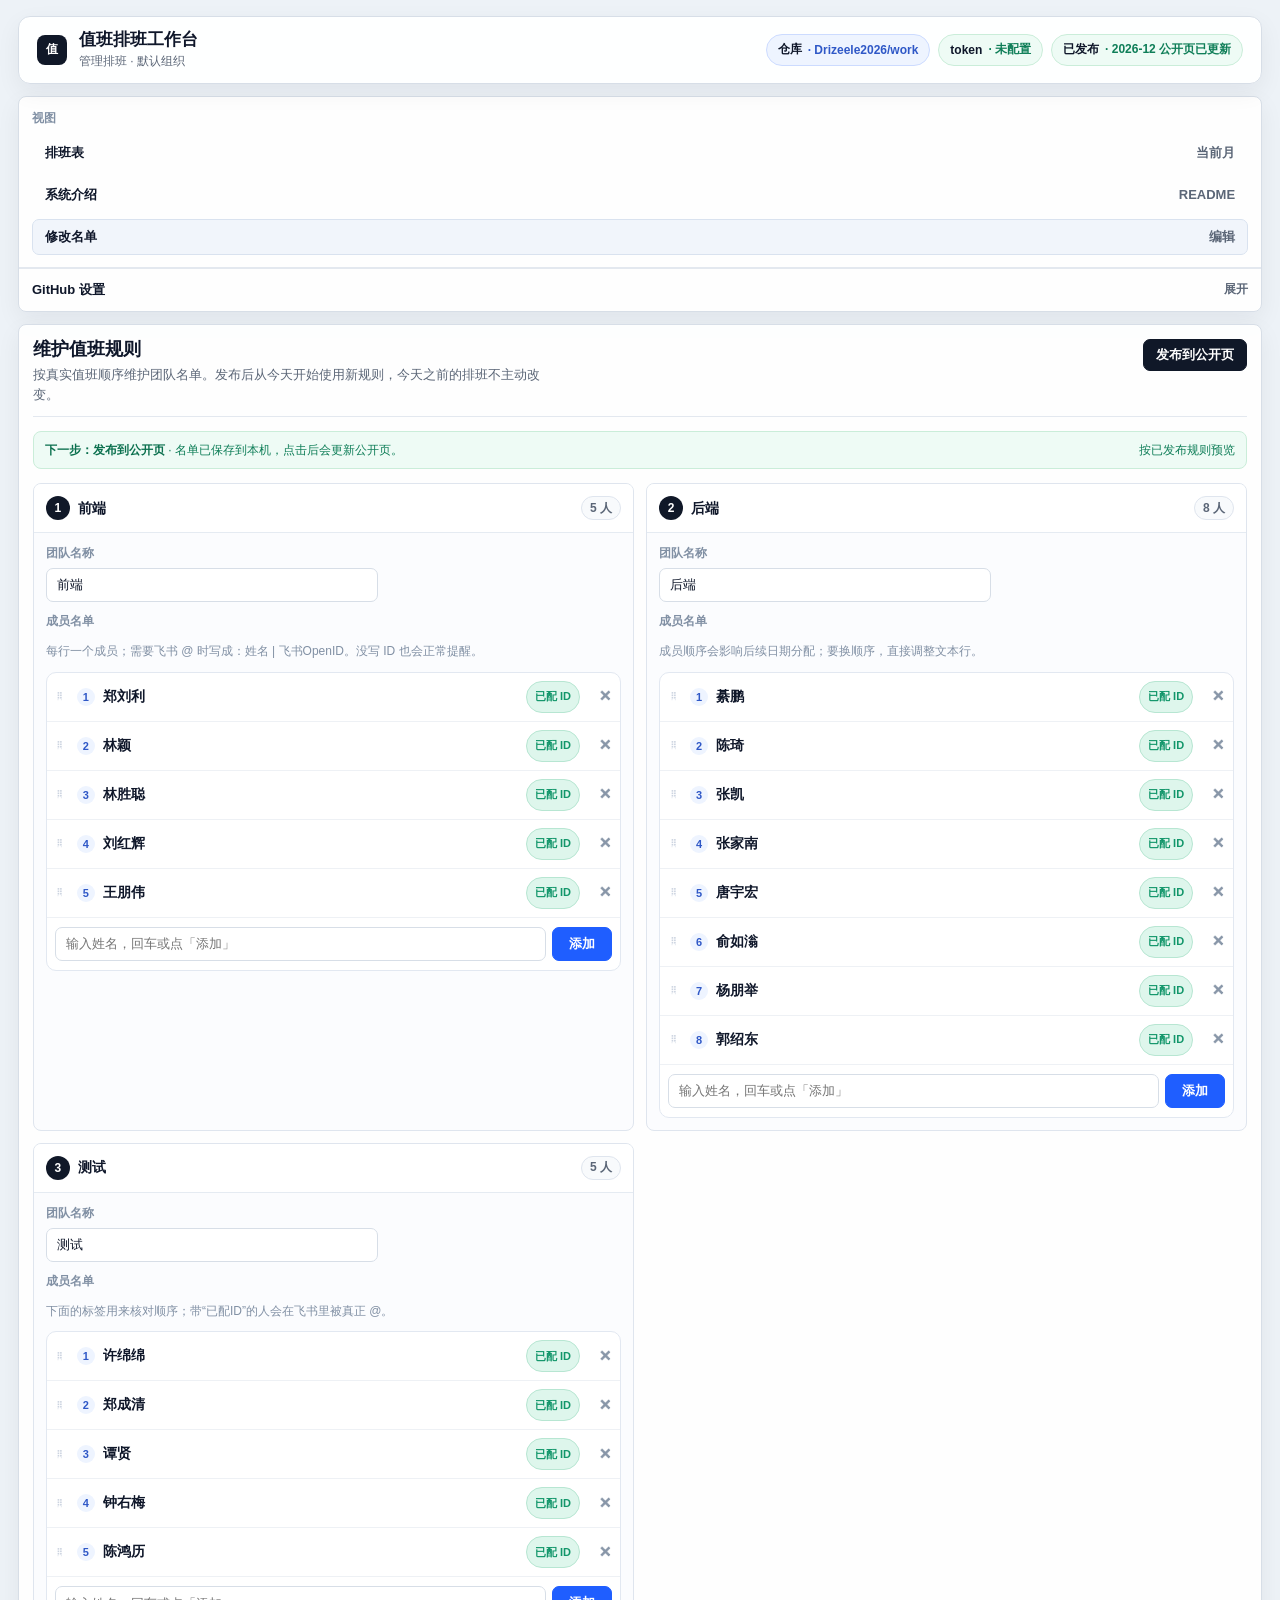
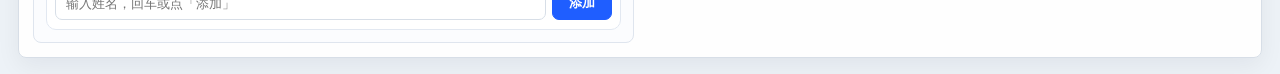
==== admin/index.html @ 2fa2f84f "fix: align organization page copy" ====
<!DOCTYPE html>
<html lang="zh-CN">
<head>
  <meta charset="UTF-8" />
  <meta name="viewport" content="width=device-width, initial-scale=1.0" />
  <link rel="icon" href="../favicon.svg" type="image/svg+xml" />
  <title>值班排班工作台</title>
  <style>
    :root {
      --bg: #edf2f7;
      --surface: #ffffff;
      --line: #d7dee7;
      --ink: #0f172a;
      --sub: #5b6677;
      --muted: #8190a4;
      --primary: #1f5eff;
      --primary-soft: #e4ecff;
      --success: #12966a;
      --success-soft: #def6ec;
      --violet: #7b4fe0;
      --violet-soft: #eee7ff;
      --amber: #bd7600;
      --amber-soft: #fff0d3;
      --danger: #c2413c;
      --danger-soft: #ffe4e1;
      --radius: 8px;
      --shadow: 0 8px 24px rgba(15, 23, 42, 0.06);
    }

    * { box-sizing: border-box; }

    html, body { min-height: 100%; }

    body {
      margin: 0;
      background: var(--bg);
      color: var(--ink);
      font-family: -apple-system, BlinkMacSystemFont, "PingFang SC", "Hiragino Sans GB", "Microsoft YaHei", sans-serif;
      letter-spacing: 0;
    }

    button, input, select, textarea {
      font: inherit;
      letter-spacing: 0;
    }

    button {
      min-height: 32px;
      border: 1px solid var(--line);
      border-radius: 7px;
      padding: 0 12px;
      background: #fff;
      color: var(--ink);
      font-size: 13px;
      font-weight: 700;
      cursor: pointer;
      white-space: nowrap;
      transition: background-color 160ms ease, border-color 160ms ease, color 160ms ease;
    }

    button:hover { background: #f6f8fb; border-color: #c7d0dd; }
    button:focus-visible, input:focus-visible, select:focus-visible, textarea:focus-visible {
      outline: 2px solid rgba(31, 94, 255, 0.34);
      outline-offset: 2px;
    }

    button.primary { background: #101828; border-color: #101828; color: #fff; }
    button.primary:hover { background: #1d2939; border-color: #1d2939; }
    button.success { background: #0f9f6e; border-color: #0f9f6e; color: #fff; }
    button.success:hover { background: #0d875f; border-color: #0d875f; }
    button:disabled {
      cursor: not-allowed;
      opacity: 0.48;
    }
    button:disabled:hover {
      background: inherit;
      border-color: var(--line);
    }
    button.loading {
      display: inline-flex;
      align-items: center;
      justify-content: center;
      gap: 8px;
      opacity: 0.78;
    }
    button.loading::before {
      content: "";
      width: 12px;
      height: 12px;
      border: 2px solid rgba(255, 255, 255, 0.42);
      border-top-color: #fff;
      border-radius: 999px;
      animation: spin 800ms linear infinite;
    }
    button.primary.loading:disabled,
    button.primary.loading:disabled:hover {
      background: #101828;
      border-color: #101828;
      color: #fff;
    }
    @keyframes spin {
      to { transform: rotate(360deg); }
    }
    @media (prefers-reduced-motion: reduce) {
      button.loading::before { animation: none; }
    }

    input, select, textarea {
      width: 100%;
      border: 1px solid var(--line);
      border-radius: 7px;
      background: #fff;
      color: var(--ink);
      font-size: 13px;
      outline: none;
    }

    input, select { height: 34px; padding: 0 10px; }
    textarea { min-height: 86px; padding: 9px 10px; line-height: 1.5; resize: vertical; }
    label { display: block; margin: 0 0 6px; color: var(--muted); font-size: 12px; font-weight: 700; }

    .wrap {
      width: 100%;
      max-width: none;
      min-height: 100dvh;
      margin: 0 auto;
      padding: 16px clamp(12px, 1.4vw, 22px);
    }

    .topbar {
      position: sticky;
      top: 12px;
      z-index: 20;
      display: flex;
      align-items: center;
      justify-content: space-between;
      gap: 16px;
      min-height: 60px;
      margin-bottom: 12px;
      padding: 14px 18px;
      border: 1px solid var(--line);
      border-radius: 12px;
      background: rgba(255, 255, 255, 0.94);
      box-shadow: var(--shadow);
      backdrop-filter: blur(10px);
    }

    .brand { display: flex; align-items: center; gap: 12px; min-width: 0; }
    .brand-mark {
      width: 30px;
      height: 30px;
      border-radius: 8px;
      display: grid;
      place-items: center;
      background: #101828;
      color: #fff;
      font-size: 12px;
      font-weight: 800;
      flex: 0 0 auto;
    }
    .brand-text { min-width: 0; }
    .brand-text .title { font-size: 17px; font-weight: 800; line-height: 1.1; }
    .brand-text .sub { margin-top: 3px; font-size: 12px; color: var(--sub); line-height: 1.35; }

    .topbar-status {
      display: flex;
      align-items: center;
      justify-content: flex-end;
      gap: 8px;
      flex-wrap: wrap;
    }

    .chip {
      height: 30px;
      padding: 0 11px;
      border-radius: 999px;
      border: 1px solid var(--line);
      background: #fff;
      display: inline-flex;
      align-items: center;
      gap: 6px;
      font-size: 12px;
      color: var(--sub);
      white-space: nowrap;
    }
    .chip strong { color: var(--ink); }
    .chip.primary { background: #eef4ff; border-color: #ccdbff; color: #2f58c7; }
    .chip.success { background: #eefbf5; border-color: #caedd9; color: #0f7e58; }
    .chip.warn { background: var(--amber-soft); border-color: #f4dc9e; color: #9a6600; }
    .chip.danger { background: var(--danger-soft); border-color: #f2b7b3; color: var(--danger); }
    .chip-button { cursor: pointer; }
    .chip-button:hover { background: #f6f8fb; border-color: #c7d0dd; }
    .chip-button.primary:hover { background: #e6efff; border-color: #b9ccff; color: #244bb4; }
    .chip-button.success:hover { background: #e4f8ee; border-color: #b8e5cd; color: #0b704e; }
    .chip-button.warn:hover { background: #ffe9b8; border-color: #edcb79; color: #805200; }
    .admin-only, .nav-link.admin-nav, #manageDetails { display: none; }
    body.admin-mode .admin-only { display: inline-flex; }
    body.admin-mode .nav-link.admin-nav { display: flex; }
    body.admin-mode #manageDetails { display: block; }

    .layout {
      display: grid;
      grid-template-columns: minmax(0, 1fr);
      gap: 12px;
      align-items: start;
    }
    body.admin-mode .layout { grid-template-columns: 224px minmax(0, 1fr); }

    .panel, .card {
      border: 1px solid var(--line);
      border-radius: var(--radius);
      background: rgba(255, 255, 255, 0.92);
      box-shadow: var(--shadow);
      overflow: hidden;
      min-width: 0;
    }

    .side {
      display: none;
      position: sticky;
      top: 88px;
    }
    body.admin-mode .side { display: block; }

    body:not(.admin-mode) .topbar { display: none; }
    body:not(.admin-mode) .wrap { padding: 0; }
    body:not(.admin-mode) .main { gap: 0; }
    body:not(.admin-mode) .schedule-shell {
      min-height: 100dvh;
      border: 0;
      border-radius: 0;
      box-shadow: none;
    }
    body:not(.admin-mode) .calendar-grid {
      min-height: calc(100dvh - 94px);
    }
    body:not(.admin-mode) .day-cell {
      min-height: max(118px, calc((100dvh - 142px) / var(--calendar-weeks)));
    }

    .section {
      padding: 13px 13px 12px;
      border-bottom: 1px solid #e3e8ef;
    }
    .section:last-child { border-bottom: 0; }
    .section-title {
      margin: 0 0 8px;
      color: var(--muted);
      font-size: 12px;
      font-weight: 800;
    }

    .nav { display: grid; gap: 6px; }
    .nav-link {
      width: 100%;
      height: 36px;
      border: 1px solid transparent;
      background: transparent;
      display: flex;
      align-items: center;
      justify-content: space-between;
      color: var(--ink);
      font-size: 13px;
      font-weight: 700;
    }
    .nav-link strong { color: var(--sub); font-weight: 700; }
    .nav-link.active { background: #f1f5fb; border-color: #d9e2ef; }

    .mini-grid { display: grid; gap: 8px; }
    .mini-row {
      display: flex;
      align-items: center;
      justify-content: space-between;
      gap: 10px;
      color: var(--sub);
      font-size: 13px;
      line-height: 1.35;
    }
    .mini-row strong { color: var(--ink); }

    .field-grid {
      display: grid;
      grid-template-columns: 1fr 1fr;
      gap: 10px;
      margin-bottom: 10px;
    }

    .action-grid { display: grid; gap: 8px; }
    .button-row { display: flex; flex-wrap: wrap; gap: 8px; }

    details.config { border-top: 1px solid #e3e8ef; }
    details.config summary {
      list-style: none;
      cursor: pointer;
      padding: 12px 13px;
      color: var(--ink);
      font-size: 13px;
      font-weight: 800;
      display: flex;
      align-items: center;
      justify-content: space-between;
    }
    details.config summary::-webkit-details-marker { display: none; }
    details.config summary::after { content: "展开"; color: var(--sub); font-size: 12px; font-weight: 700; }
    details.config[open] summary::after { content: "收起"; }

    .config-tip {
      margin: 0 13px 12px;
      padding: 10px 11px;
      border: 1px solid #d5e3ff;
      border-radius: var(--radius);
      background: #f5f8ff;
      color: #395783;
      font-size: 12px;
      line-height: 1.5;
    }

    .team-box {
      margin: 0 13px 12px;
      padding: 11px;
      border: 1px solid #dfe5ee;
      border-radius: var(--radius);
      background: #fbfcfe;
    }
    .team-box h3 { margin: 0 0 10px; font-size: 13px; line-height: 1.2; }
    .team-box label:not(:first-of-type) { margin-top: 8px; }

    .manage-workbench {
      display: none;
      overflow: visible;
      scroll-margin-top: 96px;
    }
    .manage-workbench.visible { display: block; }
    .confirm-workbench {
      display: none;
      overflow: visible;
      scroll-margin-top: 96px;
    }
    .confirm-workbench.visible { display: block; }
    .team-config {
      padding: 14px;
      display: grid;
      gap: 14px;
    }
    .team-config-head {
      display: flex;
      align-items: flex-start;
      justify-content: space-between;
      gap: 16px;
      padding-bottom: 12px;
      border-bottom: 1px solid #e3e8ef;
    }
    .team-config-head h2 {
      margin: 0;
      font-size: 18px;
      line-height: 1.2;
    }
    .team-config-head p {
      margin: 5px 0 0;
      max-width: 72ch;
      color: var(--sub);
      font-size: 13px;
      line-height: 1.5;
    }
    .team-config-actions {
      display: flex;
      align-items: center;
      justify-content: flex-end;
      gap: 8px;
      flex-wrap: wrap;
      flex: 0 0 auto;
    }
    .team-editor-grid {
      display: grid;
      grid-template-columns: repeat(3, minmax(0, 1fr));
      gap: 12px;
    }
    .team-editor {
      border: 1px solid #dfe5ee;
      border-radius: var(--radius);
      background: #fbfcfe;
      min-width: 0;
      overflow: hidden;
    }
    .team-editor-head {
      display: flex;
      align-items: center;
      justify-content: space-between;
      gap: 10px;
      padding: 12px;
      border-bottom: 1px solid #e5ebf2;
      background: #fff;
    }
    .team-title-wrap {
      display: flex;
      align-items: center;
      gap: 8px;
      min-width: 0;
    }
    .team-index {
      width: 24px;
      height: 24px;
      border-radius: 999px;
      display: grid;
      place-items: center;
      background: #101828;
      color: #fff;
      font-size: 12px;
      font-weight: 800;
      flex: 0 0 auto;
    }
    .team-title {
      overflow: hidden;
      color: var(--ink);
      font-size: 14px;
      font-weight: 800;
      line-height: 1.2;
      text-overflow: ellipsis;
      white-space: nowrap;
    }
    .team-count {
      height: 24px;
      padding: 0 8px;
      border: 1px solid #dfe5ee;
      border-radius: 999px;
      display: inline-flex;
      align-items: center;
      color: var(--sub);
      background: #f8fafc;
      font-size: 12px;
      font-weight: 800;
      white-space: nowrap;
    }
    .team-editor-body {
      padding: 12px;
      display: grid;
      gap: 11px;
    }
    .team-form-grid {
      display: grid;
      grid-template-columns: minmax(0, 1fr) minmax(128px, 0.7fr);
      gap: 10px;
    }
    .member-field { display: grid; gap: 7px; }
    .member-field textarea { display: none; }  /* 隐藏，仅作数据载体；编辑走下面的结构化列表 */
    .member-preview { display: block; border: 1px solid #e2e8f1; border-radius: 10px; background: #fff; }
    .mrow {
      display: grid; grid-template-columns: auto 1fr auto; align-items: center; gap: 6px 6px;
      padding: 7px 8px 7px 2px; border-bottom: 1px solid #eef1f5; transition: background .12s, opacity .12s;
    }
    .mrow:hover { background: #fafbfd; }
    .mrow.dragging { opacity: .4; }
    .mrow.drag-over { box-shadow: inset 0 2px 0 var(--brand, #1f5eff); }
    .mrow-grip {
      width: 22px; align-self: stretch; display: grid; place-items: center;
      color: #ccd4e0; cursor: grab; font-size: 13px; user-select: none;
    }
    .mrow-grip:active { cursor: grabbing; }
    .mrow:hover .mrow-grip { color: #8896a8; }
    .mrow-main { display: flex; align-items: center; gap: 8px; min-width: 0; }
    .mrow-order {
      width: 18px; height: 18px; border-radius: 999px; flex: 0 0 auto;
      background: #eef4ff; color: #2f58c7; font-size: 11px; font-weight: 800;
      display: grid; place-items: center;
    }
    .mrow-name {
      flex: 1 1 auto; min-width: 40px; width: 40px; border: none; background: transparent;
      font-size: 14px; font-weight: 600; color: var(--ink); padding: 2px 0; text-overflow: ellipsis;
    }
    .mrow-name:focus { outline: none; box-shadow: inset 0 -1px 0 var(--brand, #1f5eff); }
    .mrow-id {
      flex: 0 0 auto; font-size: 11px; font-weight: 700; padding: 2px 8px; border-radius: 999px;
      border: 1px solid #d7dee7; background: #f4f7fb; color: #8090a3; cursor: pointer; white-space: nowrap;
      transition: background .15s, color .15s, border-color .15s;
    }
    .mrow-id.on { background: #def6ec; border-color: #b7e6d2; color: #12966a; }
    .mrow-del {
      width: 26px; height: 26px; border-radius: 6px; border: 1px solid transparent;
      background: transparent; cursor: pointer; color: #8896a8; font-size: 13px; line-height: 1;
      display: grid; place-items: center; transition: background .12s, color .12s;
    }
    .mrow-del:hover { background: #fbecec; color: #c0392b; }
    .mrow-id-edit { grid-column: 1 / -1; padding-left: 28px; }
    .mrow-id-edit[hidden] { display: none; }
    .mrow-oid {
      width: 100%; box-sizing: border-box; font-size: 12px;
      font-family: ui-monospace, SFMono-Regular, Menlo, monospace;
      padding: 5px 8px; border: 1px solid #d7dee7; border-radius: 6px; color: #5b6577;
    }
    .mrow-empty { padding: 16px 12px; text-align: center; color: #8090a3; font-size: 13px; }
    .mrow-add { display: flex; gap: 6px; padding: 9px 8px; }
    .mrow-addname { flex: 1; min-width: 0; font-size: 13px; padding: 7px 10px; border: 1px solid #d7dee7; border-radius: 7px; }
    .mrow-addname:focus { outline: none; border-color: var(--brand, #1f5eff); box-shadow: 0 0 0 3px rgba(31,94,255,.1); }
    .mrow-addbtn {
      font-size: 13px; font-weight: 700; padding: 7px 16px; border-radius: 7px; white-space: nowrap;
      border: 1px solid var(--brand, #1f5eff); background: var(--brand, #1f5eff); color: #fff; cursor: pointer;
      transition: background .12s;
    }
    .mrow-addbtn:hover { background: #1a52e0; }
    .member-chip {
      min-height: 24px;
      max-width: 100%;
      padding: 3px 8px 3px 4px;
      border: 1px solid #dfe5ee;
      border-radius: 999px;
      background: #fff;
      display: inline-flex;
      align-items: center;
      gap: 6px;
      color: var(--ink);
      font-size: 12px;
      font-weight: 700;
      line-height: 1.2;
    }
    .member-order {
      width: 17px;
      height: 17px;
      border-radius: 999px;
      display: grid;
      place-items: center;
      background: #eef4ff;
      color: #2f58c7;
      font-size: 11px;
      font-weight: 800;
      flex: 0 0 auto;
    }
    .member-id-mark {
      padding: 2px 5px;
      border-radius: 999px;
      background: #e7f7ef;
      color: #0f7b55;
      font-size: 10px;
      font-weight: 800;
    }
    .empty-preview {
      color: var(--muted);
      font-size: 12px;
      line-height: 1.5;
    }
    .inline-help {
      margin: 0;
      color: var(--muted);
      font-size: 12px;
      line-height: 1.45;
    }
    .status-strip {
      min-height: 38px;
      padding: 9px 11px;
      border: 1px solid #f4dc9e;
      border-radius: var(--radius);
      background: var(--amber-soft);
      color: #805200;
      display: flex;
      align-items: center;
      justify-content: space-between;
      gap: 12px;
      font-size: 12px;
      line-height: 1.45;
    }
    .status-strip strong { color: #5f3b00; }
    .status-strip.success {
      border-color: #caedd9;
      background: #eefbf5;
      color: #0f7e58;
    }
    .status-strip.success strong { color: #0b704e; }
    .status-strip.danger {
      border-color: #f2b7b3;
      background: var(--danger-soft);
      color: var(--danger);
    }
    .status-strip.danger strong { color: var(--danger); }
    .confirm-layout {
      padding: 14px;
      display: grid;
      grid-template-columns: minmax(0, 1fr) 286px;
      gap: 14px;
      align-items: start;
    }
    .confirm-main {
      display: grid;
      gap: 12px;
      min-width: 0;
    }
    .confirm-head {
      display: flex;
      align-items: flex-start;
      justify-content: space-between;
      gap: 16px;
      padding-bottom: 12px;
      border-bottom: 1px solid #e3e8ef;
    }
    .confirm-head h2 {
      margin: 0;
      font-size: 18px;
      line-height: 1.2;
    }
    .confirm-head p {
      margin: 5px 0 0;
      max-width: 68ch;
      color: var(--sub);
      font-size: 13px;
      line-height: 1.5;
    }
    .confirm-grid {
      display: grid;
      grid-template-columns: 330px minmax(0, 1fr);
      gap: 12px;
      align-items: start;
    }
    .review-box, .publish-box {
      border: 1px solid #dfe5ee;
      border-radius: var(--radius);
      background: #fbfcfe;
      overflow: hidden;
      min-width: 0;
    }
    .review-box h3, .publish-box h3 {
      margin: 0;
      padding: 12px;
      border-bottom: 1px solid #e5ebf2;
      background: #fff;
      font-size: 14px;
      line-height: 1.2;
    }
    .review-body, .publish-body {
      padding: 12px;
      display: grid;
      gap: 10px;
    }
    .team-review {
      display: grid;
      gap: 8px;
    }
    .team-review-row {
      padding: 9px 0;
      border-bottom: 1px solid #edf1f5;
      display: grid;
      gap: 5px;
    }
    .team-review-row:last-child { border-bottom: 0; }
    .team-review-row strong {
      display: flex;
      align-items: center;
      justify-content: space-between;
      gap: 8px;
      font-size: 13px;
    }
    .team-review-row span {
      color: var(--sub);
      font-size: 12px;
      line-height: 1.45;
    }
    .mini-calendar {
      display: grid;
      grid-template-columns: repeat(7, minmax(0, 1fr));
      border-top: 1px solid var(--line);
      border-left: 1px solid var(--line);
      background: #fff;
    }
    .mini-calendar-head, .mini-calendar-cell {
      border-right: 1px solid var(--line);
      border-bottom: 1px solid var(--line);
      min-width: 0;
    }
    .mini-calendar-head {
      padding: 7px 6px;
      background: #f5f7fa;
      color: var(--muted);
      text-align: center;
      font-size: 11px;
      font-weight: 800;
    }
    .mini-calendar-cell {
      min-height: 58px;
      padding: 6px;
      color: var(--sub);
      font-size: 11px;
      line-height: 1.35;
    }
    .mini-calendar-cell.empty { background: #f8fafc; }
    .mini-calendar-empty {
      grid-column: 1 / -1;
      min-height: 150px;
      padding: 28px 16px;
      border-right: 1px solid var(--line);
      border-bottom: 1px solid var(--line);
      display: grid;
      place-items: center;
      color: var(--muted);
      font-size: 13px;
      text-align: center;
      line-height: 1.5;
    }
    .mini-calendar-cell strong {
      display: block;
      margin-bottom: 3px;
      color: var(--ink);
      font-size: 12px;
    }
    .mini-calendar-lines {
      display: grid;
      gap: 2px;
    }
    .publish-note {
      margin: 0;
      color: var(--sub);
      font-size: 12px;
      line-height: 1.5;
    }

    .message {
      display: none;
      margin-top: 10px;
      padding: 9px 10px;
      border-radius: 7px;
      font-size: 12px;
      line-height: 1.45;
    }
    .message.info { color: #1d4ed8; background: #eef4ff; border: 1px solid #d5e3ff; }
    .message.error { color: #9f1f18; background: #fff1f0; border: 1px solid #ffc8c3; }
    .message.ok { color: #0e6f4f; background: #eefbf5; border: 1px solid #c4ecd9; }

    .main {
      display: grid;
      gap: 12px;
      min-width: 0;
    }

    .schedule-shell {
      min-height: calc(100dvh - 104px);
      display: flex;
      flex-direction: column;
      overflow: hidden;
    }

    .main-header {
      padding: 16px 18px 14px;
      display: flex;
      align-items: flex-start;
      justify-content: space-between;
      gap: 16px;
    }
    .main-header h1 {
      margin: 0;
      font-size: 32px;
      line-height: 1.1;
      letter-spacing: 0;
    }
    .main-header p {
      margin: 6px 0 0;
      color: var(--sub);
      font-size: 13px;
      line-height: 1.45;
    }
    .header-controls {
      display: flex;
      align-items: center;
      justify-content: flex-end;
      gap: 8px;
      flex-wrap: wrap;
      padding-top: 2px;
    }
    .principles-button {
      background: #f8fafc;
      color: #334155;
    }
    .principles-button:hover {
      background: #eef4ff;
      border-color: #c8d8ff;
      color: #244bb4;
    }
    .month-jump {
      display: inline-flex;
      align-items: center;
      gap: 8px;
      min-height: 34px;
      padding: 0 9px;
      border: 1px solid var(--line);
      border-radius: 7px;
      background: #fff;
      color: var(--muted);
      font-size: 12px;
      font-weight: 800;
    }
    .month-jump select {
      width: 126px;
      height: 30px;
      padding: 0 8px;
      border: 0;
      background: transparent;
      color: var(--ink);
      font-weight: 700;
    }

    .schedule-shell .calendar-scroll {
      flex: 1;
      min-height: 0;
    }

    .calendar-grid {
      --calendar-weeks: 6;
      display: grid;
      grid-template-columns: repeat(7, minmax(0, 1fr));
      min-height: calc(100dvh - 206px);
      border-top: 1px solid var(--line);
      border-left: 1px solid var(--line);
      background: #fff;
    }
    .week-head, .day-cell {
      border-right: 1px solid var(--line);
      border-bottom: 1px solid var(--line);
    }
    .week-head {
      position: relative;
      min-height: 46px;
      padding: 13px 12px 11px;
      border-bottom: 2px solid #c7d2df;
      background: linear-gradient(180deg, #eef3f8 0%, #e6edf5 100%);
      color: #344256;
      display: flex;
      align-items: center;
      font-size: 13px;
      font-weight: 900;
      box-shadow: inset 0 1px 0 rgba(255, 255, 255, 0.82), inset 0 -1px 0 rgba(15, 23, 42, 0.04);
    }
    .week-head::after {
      content: "";
      position: absolute;
      left: 12px;
      right: 12px;
      bottom: 0;
      height: 2px;
      border-radius: 999px;
      background: #516173;
      opacity: 0.36;
    }
    .week-head.weekend {
      background: linear-gradient(180deg, #f4f0e8 0%, #ece7df 100%);
      color: #614d35;
    }
    .week-head.weekend::after {
      background: #bd7600;
      opacity: 0.52;
    }
    .day-cell {
      position: relative;
      min-height: max(110px, calc((100dvh - 252px) / var(--calendar-weeks)));
      padding: 10px;
      background: #fff;
    }
    .day-cell.empty { background: #f8fafc; }
    .day-cell.weekend { background: #fafbfd; }
    .day-cell.today {
      z-index: 1;
      background: linear-gradient(135deg, #fff7ed 0%, #fffbeb 46%, #ffffff 100%);
      box-shadow: inset 0 0 0 2px #f97316, 0 10px 24px rgba(249, 115, 22, 0.16);
    }
    .day-cell.today::before {
      content: "";
      position: absolute;
      top: 0;
      left: 0;
      right: 0;
      height: 4px;
      background: linear-gradient(90deg, #f97316, #f59e0b);
    }
    .day-num {
      display: flex;
      align-items: center;
      justify-content: space-between;
      gap: 8px;
      margin-bottom: 8px;
      font-size: 14px;
      font-weight: 800;
      color: var(--ink);
    }
    .day-cell.today .day-num { color: #7c2d12; }
    .day-cell.today .day-num > span:first-child {
      min-width: 24px;
      height: 22px;
      padding: 0 7px;
      display: inline-flex;
      align-items: center;
      justify-content: center;
      border-radius: 999px;
      background: #101828;
      color: #fff;
      box-shadow: 0 5px 14px rgba(16, 24, 40, 0.18);
    }
    .today-tag {
      display: inline-flex;
      align-items: center;
      justify-content: center;
      height: 22px;
      padding: 0 8px;
      border-radius: 999px;
      background: #101828;
      color: #fff;
      font-size: 11px;
      font-weight: 800;
    }
    .duty-list { display: grid; gap: 6px; }
    .pill {
      min-height: 26px;
      border-radius: 7px;
      padding: 0 10px;
      display: flex;
      align-items: center;
      justify-content: space-between;
      gap: 8px;
      font-size: 12px;
      font-weight: 800;
      white-space: nowrap;
      overflow: hidden;
    }
    .pill span:last-child {
      overflow: hidden;
      text-overflow: ellipsis;
    }

    .admin-summary { display: none; }

    .summary-panel {
      padding: 12px 13px;
    }
    .summary-panel h2 {
      margin: 0 0 10px;
      font-size: 14px;
      line-height: 1.2;
    }

    .summary-table {
      width: 100%;
      border-collapse: collapse;
      font-size: 12px;
    }
    .summary-table td {
      padding: 8px 0;
      border-bottom: 1px solid #edf1f5;
      color: var(--sub);
      vertical-align: top;
    }
    .summary-table td:first-child { width: 84px; color: var(--ink); font-weight: 800; }
    .summary-table td:last-child {
      color: var(--ink);
    }
    .summary-table tr:last-child td { border-bottom: 0; }
    .summary-members {
      display: flex;
      flex-wrap: wrap;
      gap: 6px;
      justify-content: flex-start;
    }
    .summary-member {
      min-height: 24px;
      padding: 3px 8px;
      border: 1px solid #dfe5ee;
      border-radius: 999px;
      background: #f8fafc;
      display: inline-flex;
      align-items: center;
      gap: 7px;
      color: var(--sub);
      font-size: 12px;
      line-height: 1.2;
      white-space: nowrap;
    }
    .summary-member strong { color: var(--ink); }

    .hint {
      margin: 0 0 8px;
      color: var(--sub);
      font-size: 12px;
      line-height: 1.45;
    }
    .status-line, .rail-item {
      display: flex;
      align-items: center;
      justify-content: space-between;
      gap: 10px;
      padding: 8px 0;
      border-bottom: 1px solid #edf1f5;
      color: var(--sub);
      font-size: 12px;
      line-height: 1.4;
    }
    .status-line:last-child, .rail-item:last-child { border-bottom: 0; }
    .status-line strong, .rail-item strong { color: var(--ink); }
    .dot {
      width: 8px;
      height: 8px;
      border-radius: 999px;
      display: inline-block;
      margin-right: 8px;
      vertical-align: middle;
    }
    .note {
      display: flex;
      align-items: flex-start;
      gap: 8px;
      padding: 6px 0;
      color: var(--sub);
      font-size: 12px;
      line-height: 1.45;
    }
    .bullet {
      width: 7px;
      height: 7px;
      border-radius: 999px;
      margin-top: 5px;
      flex: 0 0 auto;
    }
    .blue { background: var(--primary); }
    .green { background: var(--success); }
    .violet { background: var(--violet); }
    .amber { background: var(--amber); }

    .about {
      display: none;
      padding: 20px;
      line-height: 1.7;
      color: var(--sub);
      font-size: 14px;
    }
    .about.visible { display: block; }
    .about h2 { margin: 0 0 10px; color: var(--ink); font-size: 22px; line-height: 1.2; }
    .about h3 { margin: 18px 0 8px; color: var(--ink); font-size: 15px; }
    .about p { margin: 0 0 10px; max-width: 72ch; }
    .about ul { margin: 0 0 12px; padding-left: 1.2em; max-width: 78ch; }
    .about a {
      color: #1f5eff;
      font-weight: 800;
      text-decoration: none;
    }
    .about a:hover { text-decoration: underline; }
    .about code {
      padding: 2px 5px;
      border-radius: 5px;
      background: #f1f5fb;
      color: var(--ink);
    }

    .principles-dialog {
      width: min(660px, calc(100vw - 32px));
      max-height: min(760px, calc(100dvh - 48px));
      border: 1px solid #cfd8e6;
      border-radius: 12px;
      padding: 0;
      background: #ffffff;
      color: var(--ink);
      box-shadow: 0 24px 72px rgba(15, 23, 42, 0.28);
      overflow: hidden;
    }
    .principles-dialog::backdrop {
      background: rgba(15, 23, 42, 0.42);
      backdrop-filter: blur(2px);
    }
    .principles-dialog-head {
      padding: 18px 20px 15px;
      border-bottom: 1px solid #e4ebf4;
      background: linear-gradient(180deg, #f8fbff 0%, #eef4fb 100%);
      display: flex;
      align-items: flex-start;
      justify-content: space-between;
      gap: 16px;
    }
    .principles-kicker {
      display: block;
      margin-bottom: 6px;
      color: #526071;
      font-size: 12px;
      font-weight: 900;
    }
    .principles-dialog h2 {
      margin: 0;
      font-size: 24px;
      line-height: 1.15;
      letter-spacing: 0;
    }
    .principles-dialog-close {
      width: 34px;
      min-height: 34px;
      padding: 0;
      border-radius: 999px;
      font-size: 20px;
      line-height: 1;
    }
    .principles-dialog-body {
      padding: 18px 20px 20px;
      display: grid;
      gap: 16px;
      overflow: auto;
      max-height: calc(min(760px, 100dvh - 48px) - 78px);
    }
    .principles-dialog section {
      padding-left: 14px;
      border-left: 3px solid #9bbcff;
    }
    .principles-dialog section:nth-child(2) { border-left-color: #19a974; }
    .principles-dialog section:nth-child(3) { border-left-color: #a78bfa; }
    .principles-dialog h3 {
      margin: 0 0 7px;
      color: var(--ink);
      font-size: 15px;
      line-height: 1.25;
    }
    .principles-dialog p {
      margin: 0;
      color: var(--sub);
      font-size: 13px;
      line-height: 1.65;
    }
    .principles-dialog p + p { margin-top: 7px; }
    .principles-dialog code {
      padding: 2px 5px;
      border-radius: 5px;
      background: #eef4fb;
      color: var(--ink);
      font-size: 12px;
    }
    .toast {
      position: fixed;
      right: 22px;
      bottom: 22px;
      z-index: 80;
      min-width: 128px;
      max-width: min(360px, calc(100vw - 44px));
      padding: 11px 14px;
      border: 1px solid #c4ecd9;
      border-radius: var(--radius);
      background: #eefbf5;
      color: #0e6f4f;
      box-shadow: 0 12px 28px rgba(15, 23, 42, 0.16);
      font-size: 13px;
      font-weight: 800;
      opacity: 0;
      transform: translateY(10px);
      pointer-events: none;
      transition: opacity 160ms ease, transform 160ms ease;
    }
    .toast.visible { opacity: 1; transform: translateY(0); }
    .toast.error { border-color: #ffc8c3; background: #fff1f0; color: #9f1f18; }

    @media (max-width: 1280px) {
      .layout, body.admin-mode .layout, body.admin-mode.confirm-mode .layout { grid-template-columns: 1fr; }
      .side, .inspector { position: static; }
      .team-editor-grid { grid-template-columns: repeat(2, minmax(0, 1fr)); }
      .confirm-layout, .confirm-grid { grid-template-columns: 1fr; }
    }

    @media (max-width: 760px) {
      body { overflow-x: hidden; }
      .wrap { padding: 10px; }
      .topbar { position: static; align-items: flex-start; flex-direction: column; }
      .topbar-status { width: 100%; justify-content: flex-start; }
      .chip { max-width: 100%; }
      .field-grid { grid-template-columns: 1fr; }
      .team-config-head { display: grid; }
      .team-config-actions { justify-content: flex-start; }
      .confirm-head { display: grid; }
      .team-editor-grid, .team-form-grid { grid-template-columns: 1fr; }
      .layout, .main, .panel, .card, .calendar-scroll { max-width: 100%; min-width: 0; }
      .main-header { flex-direction: column; }
      .header-controls { justify-content: flex-start; }
      .calendar-grid { min-width: 720px; }
      .calendar-scroll { overflow-x: auto; }
    }

    @media (prefers-reduced-motion: reduce) {
      *, *::before, *::after {
        transition-duration: 0.01ms !important;
        scroll-behavior: auto !important;
      }
    }

    @media print {
      body { background: #fff; }
      .topbar, .side, .inspector, .copy-actions, .about { display: none !important; }
      .wrap { max-width: none; padding: 0; }
      .layout { display: block; }
      .card { box-shadow: none; border: 0; }
      .main-header { padding: 0 0 12px; }
    }
  </style>
</head>
<body>
  <div class="wrap">
    <header class="topbar">
      <div class="brand">
        <div class="brand-mark">值</div>
        <div class="brand-text">
          <div class="title">值班排班工作台</div>
          <div class="sub" id="brandSub">公开查看 · 排班数据来自仓库</div>
        </div>
      </div>
      <div class="topbar-status">
        <button class="chip chip-button primary admin-only" id="repoChip" type="button" title="打开 GitHub 设置"><strong>仓库</strong> · 待读取</button>
        <button class="chip chip-button success admin-only" id="tokenChip" type="button" title="打开 GitHub 设置"><strong>token</strong> · 未配置</button>
        <button class="chip chip-button warn admin-only" id="saveChip" type="button" title="打开发布操作"><strong>待发布</strong> · 本机已生成</button>
      </div>
    </header>

    <div class="layout">
      <aside class="panel side">
        <div class="section">
          <div class="section-title">视图</div>
          <div class="nav">
            <button class="nav-link active" type="button" data-view="schedule"><span>排班表</span><strong>当前月</strong></button>
            <button class="nav-link" type="button" data-view="about"><span>系统介绍</span><strong>README</strong></button>
            <button class="nav-link admin-nav" type="button" data-view="manage"><span>修改名单</span><strong>编辑</strong></button>
          </div>
        </div>

        <input id="year" type="hidden" />
        <input id="month" type="hidden" />
        <div class="message error" id="errorBox"></div>
        <div class="message ok" id="okBox"></div>

        <details class="config" id="manageDetails">
          <summary>GitHub 设置</summary>
          <p class="config-tip">团队成员只看公开页，不需要 token。负责人在可信电脑配置一次 token；发布排班时会提交到 GitHub，自动留下历史记录。</p>
          <div class="team-box" id="githubBox">
            <h3>GitHub 设置</h3>
            <label for="repoSlug">仓库</label>
            <input id="repoSlug" placeholder="Drizeele2026/work" />
            <label for="githubToken">GitHub Token</label>
            <input id="githubToken" type="password" placeholder="Fine-grained PAT，只存本机" />
            <p class="hint">发布到公开页时会用到。权限只勾这个仓库的 <code>Contents: Read and write</code>。</p>
            <div class="button-row">
              <button class="primary" id="saveGithubBtn" type="button">保存到本机</button>
              <button id="clearGithubBtn" type="button">清除 token</button>
            </div>
            <div class="message info" id="githubMessage"></div>
          </div>
        </details>
      </aside>

      <main class="main">
        <section class="card schedule-shell" id="scheduleView">
          <div class="main-header">
            <div>
              <h1 id="calendarTitle">排班表</h1>
              <p id="calendarSubtitle">当前月 · 公开视图</p>
            </div>
            <div class="header-controls">
              <div class="month-jump">
                <span>跳转</span>
                <select id="monthPicker" title="切换月份"></select>
              </div>
              <button id="prevMonthBtn" type="button">上一月</button>
              <button class="primary" id="todayMonthBtn" type="button">今天</button>
              <button id="nextMonthBtn" type="button">下一月</button>
              <button class="principles-button" id="principlesBtn" type="button" title="查看排班说明">说明</button>
            </div>
          </div>
          <div class="calendar-scroll">
            <div class="calendar-grid" id="calendarGrid"></div>
          </div>
        </section>

        <section class="card manage-workbench" id="manageView">
          <div class="team-config">
            <div class="team-config-head">
              <div>
                <h2>维护值班规则</h2>
                <p>按真实值班顺序维护团队名单。发布后从今天开始使用新规则，今天之前的排班不主动改变。</p>
              </div>
              <div class="team-config-actions">
                <button class="primary" id="teamNextActionBtn" type="button">发布到公开页</button>
              </div>
            </div>
            <div class="status-strip" id="teamConfigStatus">
              <span><strong>名单还没发布</strong> · 改动只保存在本机，公开页不会变化。</span>
              <span>下一步：发布到公开页</span>
            </div>
            <div class="message info" id="teamPublishMessage"></div>

            <div class="team-editor-grid">
              <section class="team-editor">
                <div class="team-editor-head">
                  <div class="team-title-wrap">
                    <span class="team-index">1</span>
                    <strong class="team-title" id="team1Title">前端</strong>
                  </div>
                  <span class="team-count" id="team1Count">0 人</span>
                </div>
                <div class="team-editor-body">
                  <div class="team-form-grid">
                    <div>
                      <label for="team1Name">团队名称</label>
                      <input id="team1Name" />
                    </div>
                  </div>
                  <div class="member-field">
                    <label for="team1Members">成员名单</label>
                    <textarea id="team1Members" spellcheck="false"></textarea>
                    <p class="inline-help">每行一个成员；需要飞书 @ 时写成：姓名 | 飞书OpenID。没写 ID 也会正常提醒。</p>
                  </div>
                  <div class="member-preview" id="team1Preview"></div>
                </div>
              </section>

              <section class="team-editor">
                <div class="team-editor-head">
                  <div class="team-title-wrap">
                    <span class="team-index">2</span>
                    <strong class="team-title" id="team2Title">后端</strong>
                  </div>
                  <span class="team-count" id="team2Count">0 人</span>
                </div>
                <div class="team-editor-body">
                  <div class="team-form-grid">
                    <div>
                      <label for="team2Name">团队名称</label>
                      <input id="team2Name" />
                    </div>
                  </div>
                  <div class="member-field">
                    <label for="team2Members">成员名单</label>
                    <textarea id="team2Members" spellcheck="false"></textarea>
                    <p class="inline-help">成员顺序会影响后续日期分配；要换顺序，直接调整文本行。</p>
                  </div>
                  <div class="member-preview" id="team2Preview"></div>
                </div>
              </section>

              <section class="team-editor">
                <div class="team-editor-head">
                  <div class="team-title-wrap">
                    <span class="team-index">3</span>
                    <strong class="team-title" id="team3Title">测试</strong>
                  </div>
                  <span class="team-count" id="team3Count">0 人</span>
                </div>
                <div class="team-editor-body">
                  <div class="team-form-grid">
                    <div>
                      <label for="team3Name">团队名称</label>
                      <input id="team3Name" />
                    </div>
                  </div>
                  <div class="member-field">
                    <label for="team3Members">成员名单</label>
                    <textarea id="team3Members" spellcheck="false"></textarea>
                    <p class="inline-help">下面的标签用来核对顺序；带“已配ID”的人会在飞书里被真正 @。</p>
                  </div>
                  <div class="member-preview" id="team3Preview"></div>
                </div>
              </section>
            </div>
          </div>
        </section>

        <section class="card admin-summary" id="adminSummaryView">
          <div class="summary-panel">
            <div>
              <h2>当前展示月汇总</h2>
              <table class="summary-table" id="summaryTable"></table>
            </div>
            <div class="copy-actions">
              <h2>复制 / 打印</h2>
              <div class="action-grid">
                <button class="primary" id="copyMonthGridBtn" type="button">复制月历网格</button>
                <button id="printBtn" type="button">打印 / 导出 PDF</button>
              </div>
            </div>
          </div>
        </section>

        <section class="card about" id="aboutView">
          <h2>这个工具怎么工作</h2>
          <p>它是一个零后端的值班排班页面。公开成员打开页面直接看排班，负责人本地配置好 token 后，再把排班数据写回 GitHub 仓库里的文件。</p>
          <h3>数据放在哪里</h3>
          <ul>
            <li>页面文件是 <code>index.html</code>。</li>
            <li>组织索引放在 <code>data/organizations.json</code>，当前组织排班放在 <code>data/orgs/{slug}/schedule.json</code>。</li>
            <li>介绍内容可以放在 <code>data/about.md</code>，后续再接页面渲染。</li>
            <li>仓库地址是 <a href="https://github.com/Drizeele2026/work" target="_blank" rel="noopener noreferrer">Drizeele2026/work</a>。</li>
          </ul>
          <h3>排班规则</h3>
          <p>每个团队独立排班，按成员名单顺序循环。负责人只维护团队名称和成员名单，系统会按已发布规则继续顺排。</p>
          <p>排班按自然日连续推进，周一到周日都算一天，不跳过周六周日。查看后续月份时，会沿用当前规则继续往后推，不会每个月重新从第一个人开始。</p>
          <h3>为什么这样排</h3>
          <p>核心目标是公平，而且规则要透明。顺序轮转让每个人都按同一条队列往前走，人数不能整除月份天数时，最多也只是相差 1 天。</p>
          <p>周六周日也放在同一条自然日队列里，周末值班会随着日期一起往后滚。这样大家都有份，不会固定压在几个人身上，也不会有人长期避开周末。</p>
          <p>跨月继续接龙也是同一个原因。如果每个月都从第一个人重新开始，月初、月末和周末容易反复落到同一批人身上。连续推算可以把这种偏差摊开。</p>
          <h3>系统实现原理</h3>
          <p>这个工具不需要服务器。公开页直接读取仓库里的排班文件，团队成员打开链接就能看，不需要登录，也不需要配置 token。</p>
          <p>需要改排班时，只有负责人进入管理地址，在可信电脑上配置一次 GitHub PAT。点击发布时，本质上就是把当前组织的排班文件写回 <code>data/orgs/{slug}/schedule.json</code>。</p>
          <p>GitHub Pages 负责托管公开页和管理页；GitHub Actions 负责跑自动提醒；提醒规则写在 <code>.github/workflows/duty-reminder.yml</code> 这个 workflow 里。</p>
          <p>所以仓库就是持久化存储，commit 就是保存记录。每次修改都有提交历史，出了问题可以对比、追溯，也可以回滚。</p>
          <h3>当前版本</h3>
          <p>这版把普通查看和管理页面分开。团队成员看排班和复制内容，负责人使用单独管理地址改成员、重排后续月份和保存。</p>
        </section>
      </main>

    </div>
  </div>
  <dialog class="principles-dialog" id="principlesDialog" aria-labelledby="principlesDialogTitle">
    <div class="principles-dialog-head">
      <div>
        <span class="principles-kicker">排班系统</span>
        <h2 id="principlesDialogTitle">排班说明</h2>
      </div>
      <button class="principles-dialog-close" id="principlesCloseBtn" type="button" aria-label="关闭排班说明">&times;</button>
    </div>
    <div class="principles-dialog-body">
      <section>
        <h3>排班规则</h3>
        <p>每个团队独立排班，按成员名单顺序循环。负责人只维护团队名称和成员名单，系统会按已发布规则继续顺排。</p>
        <p>排班按自然日连续推进，周一到周日都算一天，不跳过周六周日。发布新规则后，只会影响当天和后面的日期。</p>
      </section>
      <section>
        <h3>为什么公平</h3>
        <p>顺序轮转让每个人都按同一条队列往前走，人数不能整除月份天数时，最多也只是相差 1 天。</p>
        <p>周六周日也放在同一条自然日队列里，周末值班会随着日期一起滚动，大家都有份，不会固定压在几个人身上。</p>
      </section>
      <section>
        <h3>系统实现原理</h3>
        <p>这个工具没有服务器。公开页读取组织索引 <code>data/organizations.json</code>，再展示当前组织对应的 <code>data/orgs/{slug}/schedule.json</code>，团队成员打开链接就能看，不需要登录。</p>
        <p>负责人在管理页配置 GitHub PAT 后，点击发布会把新的排班文件提交到 GitHub。GitHub Pages 负责托管页面，GitHub Actions 按 <code>.github/workflows/duty-reminder.yml</code> 这个 workflow 跑每日提醒，commit 负责留下历史记录。</p>
      </section>
    </div>
  </dialog>
  <div class="toast" id="toast" role="status" aria-live="polite"></div>

  <script src="../member-utils.js"></script>
  <script src="../organization-utils.js"></script>
  <script src="../schedule-utils.js"></script>
  <script>
    const weekdayNames = ["周一", "周二", "周三", "周四", "周五", "周六", "周日"];
    const weekdayNamesByDate = ["周日", "周一", "周二", "周三", "周四", "周五", "周六"];
    const teamColors = [
      { name: "blue", bg: "#e4ecff", text: "#2446b3" },
      { name: "green", bg: "#def6ec", text: "#0f7b55" },
      { name: "violet", bg: "#eee7ff", text: "#663bdf" }
    ];
    const teamColorMap = Object.fromEntries(teamColors.map((color) => [color.name, color]));

    const DEFAULT_CONFIG = {
      team1Name: "前端",
      team1Members: ["郑刘利", "林颖", "林胜聪", "刘红辉", "方思琪"],
      team2Name: "后端",
      team2Members: ["綦鹏", "陈琦", "张凯", "张家南", "李尚忠", "俞如滃", "杨朋举", "郭绍东"],
      team3Name: "测试",
      team3Members: ["许绵绵", "郑成清", "谭贤", "钟右梅"]
    };

    const $ = (id) => document.getElementById(id);
    const memberUtils = window.DutyRosterMembers;
    const orgUtils = window.DutyRosterOrganizations;
    const scheduleUtils = window.DutyRosterSchedule;
    const LS_TOKEN = "duty-roster-token";
    const LS_REPO = "duty-roster-repo";
    const LS_TEAM_CONFIG = "duty-roster-team-config";
    const DEFAULT_REPO = "Drizeele2026/work";
    const ORGANIZATIONS_FILE = orgUtils.ORGANIZATIONS_PATH;
    const API_BASE = "https://api.github.com";
    const PUBLISH_LOADING_MIN_MS = 800;
    let pendingMonth = null;
    let persistedMonth = null;
    let lastGeneratedMonthGridHTML = "";
    let lastGeneratedMonthGridPlain = "";
    let lastSummary = [];
    let githubState = { repoSlug: DEFAULT_REPO, token: "" };
    let lastGeneratedState = null;
    let currentView = isAdminRoute() ? "manage" : "schedule";
    let teamConfigDirty = false;
    let teamConfigSavedAt = null;
    let confirmationReady = false;
    let organizationIndexDocument = null;
    let currentOrganization = null;
    let remoteScheduleDocument = null;

    function pad2(num) {
      return String(num).padStart(2, "0");
    }

    function escapeHtml(text) {
      return String(text)
        .replace(/&/g, "&amp;")
        .replace(/</g, "&lt;")
        .replace(/>/g, "&gt;")
        .replace(/"/g, "&quot;");
    }

    function formatMonthKey(year, month) {
      return `${year}-${pad2(month)}`;
    }

    function isAdminRoute() {
      const path = window.location.pathname.replace(/\/+$/, "");
      return path.endsWith("/admin") || path.endsWith("/admin/index.html");
    }

    function getRequestedOrgSlug() {
      return new URLSearchParams(window.location.search).get("org") || "";
    }

    function getCurrentSchedulePath() {
      return currentOrganization?.schedulePath || orgUtils.LEGACY_SCHEDULE_PATH;
    }

    function getScheduleUrl() {
      return orgUtils.relativeDataPath(getCurrentSchedulePath(), isAdminRoute());
    }

    function getOrganizationsUrl() {
      return orgUtils.relativeDataPath(ORGANIZATIONS_FILE, isAdminRoute());
    }

    function getPublicPageUrl() {
      const base = isAdminRoute() ? "../" : "./";
      if (!currentOrganization || currentOrganization.slug === "default") return base;
      return `${base}?org=${encodeURIComponent(currentOrganization.slug)}`;
    }

    function shiftMonthValue(year, month, delta) {
      const date = new Date(year, month - 1 + delta, 1);
      return { year: date.getFullYear(), month: date.getMonth() + 1 };
    }

    function monthSerial(year, month) {
      return year * 12 + month - 1;
    }

    function monthFromSerial(serial) {
      return { year: Math.floor(serial / 12), month: (serial % 12) + 1 };
    }

    function daysInMonthValue(year, month) {
      return new Date(year, month, 0).getDate();
    }

    function monthStartDayOffset(fromYear, fromMonth, toYear, toMonth) {
      const from = monthSerial(fromYear, fromMonth);
      const to = monthSerial(toYear, toMonth);
      if (from === to) return 0;

      let days = 0;
      if (to > from) {
        for (let serial = from; serial < to; serial++) {
          const item = monthFromSerial(serial);
          days += daysInMonthValue(item.year, item.month);
        }
        return days;
      }

      for (let serial = to; serial < from; serial++) {
        const item = monthFromSerial(serial);
        days -= daysInMonthValue(item.year, item.month);
      }
      return days;
    }

    function wrapIndex(index, length) {
      return ((index % length) + length) % length;
    }

    function resolveTeamColor(color, fallbackIndex = 0) {
      const name = typeof color === "string" ? color : color?.name;
      return teamColorMap[name] || teamColors[fallbackIndex % teamColors.length] || teamColors[0];
    }

    function normalizeDateKey(value) {
      const text = String(value || "").trim().replaceAll("/", "-");
      const match = text.match(/^(\d{4})-(\d{1,2})-(\d{1,2})$/);
      if (!match) return "";
      return `${match[1]}-${pad2(Number(match[2]))}-${pad2(Number(match[3]))}`;
    }

    function dateKeyForDay(year, month, day) {
      return `${year}-${pad2(month)}-${pad2(day)}`;
    }

    function nowTime() {
      const now = new Date();
      return `${pad2(now.getHours())}:${pad2(now.getMinutes())}`;
    }

    function setCurrentYearMonth() {
      const now = new Date();
      $("year").value = now.getFullYear();
      $("month").value = now.getMonth() + 1;
    }

    function setTeamForm(index, team) {
      const members = Array.isArray(team.members) ? team.members : [];
      $(`team${index}Name`).value = team.name || "";
      $(`team${index}Members`).value = memberUtils.formatMembers(members);
      renderMemberPreview(index, members);
    }

    function renderMemberPreview(index, members) {
      const preview = $(`team${index}Preview`);
      if (!preview) return;
      const rows = members.map((member, i) => {
        const name = memberUtils.memberName(member);
        const oid = memberUtils.memberOpenId(member);
        return `
          <div class="mrow" data-i="${i}">
            <span class="mrow-grip" draggable="true" title="拖动排序" aria-hidden="true">⠿</span>
            <div class="mrow-main">
              <span class="mrow-order">${i + 1}</span>
              <input class="mrow-name" type="text" value="${escapeHtml(name)}" data-act="name" aria-label="成员姓名">
              <button type="button" class="mrow-id ${oid ? "on" : ""}" data-act="toggleid" title="飞书 OpenID（用于 @ 人）">${oid ? "已配 ID" : "配 ID"}</button>
            </div>
            <button type="button" class="mrow-del" data-act="del" title="删除">✕</button>
            <div class="mrow-id-edit" hidden>
              <input class="mrow-oid" type="text" value="${escapeHtml(oid)}" placeholder="飞书 OpenID，形如 ou_xxx；留空则只显示姓名、不 @" data-act="oid" aria-label="飞书 OpenID">
            </div>
          </div>`;
      }).join("");
      const emptyHint = members.length ? "" : `<div class="mrow-empty">还没有成员，在下面添加第一个</div>`;
      preview.innerHTML = `${emptyHint}${rows}
        <div class="mrow-add">
          <input class="mrow-addname" type="text" placeholder="输入姓名，回车或点「添加」" data-act="addname" aria-label="添加成员">
          <button type="button" class="mrow-addbtn" data-act="add">添加</button>
        </div>`;
    }

    function commitMembers(index, members) {
      $(`team${index}Members`).value = memberUtils.formatMembers(members);
      syncTeamCards();
      setTeamConfigDirty(true);
    }

    function addMemberFromInput(index) {
      const input = $(`team${index}Preview`).querySelector(".mrow-addname");
      if (!input) return;
      const name = input.value.trim().replace(/@/g, "");
      if (!name) return;
      const members = parseMembers($(`team${index}Members`).value);
      members.push({ name, feishuOpenId: "" });
      commitMembers(index, members);
      $(`team${index}Preview`).querySelector(".mrow-addname")?.focus();
    }

    function bindMemberEditor(index) {
      const box = $(`team${index}Preview`);
      if (!box) return;
      box.addEventListener("click", (event) => {
        const act = event.target.dataset?.act;
        if (!act) return;
        const row = event.target.closest(".mrow");
        const i = row ? Number(row.dataset.i) : -1;
        const members = parseMembers($(`team${index}Members`).value);
        if (act === "add") {
          addMemberFromInput(index);
        } else if (act === "del" && i >= 0) {
          members.splice(i, 1);
          commitMembers(index, members);
        } else if (act === "toggleid" && row) {
          const editor = row.querySelector(".mrow-id-edit");
          editor.hidden = !editor.hidden;
          if (!editor.hidden) editor.querySelector("input")?.focus();
        }
      });
      let dragFrom = null;
      box.addEventListener("dragstart", (event) => {
        const grip = event.target.closest(".mrow-grip");
        const row = grip && grip.closest(".mrow");
        if (!row) { event.preventDefault(); return; }
        dragFrom = Number(row.dataset.i);
        row.classList.add("dragging");
        event.dataTransfer.effectAllowed = "move";
        event.dataTransfer.setData("text/plain", String(dragFrom));
      });
      box.addEventListener("dragover", (event) => {
        if (dragFrom === null) return;
        event.preventDefault();
        const row = event.target.closest(".mrow");
        box.querySelectorAll(".drag-over").forEach((r) => r.classList.remove("drag-over"));
        if (row) row.classList.add("drag-over");
      });
      box.addEventListener("drop", (event) => {
        if (dragFrom === null) return;
        event.preventDefault();
        const row = event.target.closest(".mrow");
        if (row) {
          const to = Number(row.dataset.i);
          if (to !== dragFrom) {
            const members = parseMembers($(`team${index}Members`).value);
            const [moved] = members.splice(dragFrom, 1);
            members.splice(to, 0, moved);
            commitMembers(index, members);
          }
        }
        dragFrom = null;
      });
      box.addEventListener("dragend", () => {
        box.querySelectorAll(".dragging, .drag-over").forEach((r) => r.classList.remove("dragging", "drag-over"));
        dragFrom = null;
      });
      box.addEventListener("change", (event) => {
        const act = event.target.dataset?.act;
        const row = event.target.closest(".mrow");
        if (!row || (act !== "name" && act !== "oid")) return;
        const i = Number(row.dataset.i);
        const members = parseMembers($(`team${index}Members`).value);
        if (!members[i]) return;
        if (act === "name") {
          const name = event.target.value.trim().replace(/@/g, "");
          if (!name) { syncTeamCards(); return; }  // 不允许空名，恢复原值
          members[i] = { name, feishuOpenId: memberUtils.memberOpenId(members[i]) };
        } else {
          members[i] = { name: memberUtils.memberName(members[i]), feishuOpenId: event.target.value.trim() };
        }
        commitMembers(index, members);
      });
      box.addEventListener("keydown", (event) => {
        if (event.key === "Enter" && event.target.dataset?.act === "addname") {
          event.preventDefault();
          addMemberFromInput(index);
        }
      });
    }

    function syncTeamCards() {
      [1, 2, 3].forEach((index) => {
        const name = $(`team${index}Name`).value.trim() || `团队 ${index}`;
        const members = parseMembers($(`team${index}Members`).value);
        $(`team${index}Title`).textContent = name;
        $(`team${index}Count`).textContent = `${members.length} 人`;
        renderMemberPreview(index, members);
      });
    }

    function setTeamConfigDirty(isDirty) {
      teamConfigDirty = isDirty;
      if (isDirty) {
        pendingMonth = null;
        persistedMonth = null;
        lastGeneratedState = null;
        confirmationReady = false;
        resetConfirmChecks();
      }
      renderTeamConfigStatus();
      renderConfirmView();
      syncTopbar();
    }

    function setTeamNextAction(label, tone = "primary", disabled = false) {
      const button = $("teamNextActionBtn");
      if (!button) return;
      button.textContent = label;
      button.className = tone;
      button.disabled = disabled;
    }

    function renderTeamConfigStatus(messageType = "") {
      const status = $("teamConfigStatus");
      if (!status) return;
      if (messageType === "error") {
        status.className = "status-strip danger";
        status.innerHTML = `<span><strong>下一步：修正名单</strong> · 请检查团队名称和成员名单。</span><span>修正后再发布</span>`;
        setTeamNextAction("修正后发布");
        return;
      }
      if (teamConfigDirty) {
        status.className = "status-strip";
        status.innerHTML = `<span><strong>下一步：发布到公开页</strong> · 点击右上按钮会保存规则并更新公开页。</span><span>失败会直接提示原因</span>`;
        setTeamNextAction("发布到公开页");
        return;
      }
      if (persistedMonth) {
        status.className = "status-strip success";
        status.innerHTML = `<span><strong>已发布到公开页</strong> · 当前名单和排班已经更新。</span><span>修改名单后可再次发布</span>`;
        setTeamNextAction("已发布", "success", true);
        return;
      }
      status.className = "status-strip success";
      const savedText = teamConfigSavedAt ? `已保存 ${teamConfigSavedAt}` : "已保存到本机";
      status.innerHTML = `<span><strong>下一步：发布到公开页</strong> · 名单${savedText}，点击后会更新公开页。</span><span>按已发布规则预览</span>`;
      setTeamNextAction("发布到公开页");
    }

    function resetConfirmChecks() {}

    function setTeamPublishMessage(type, message) {
      const box = $("teamPublishMessage");
      if (!box) return;
      box.className = `message ${type}`;
      box.style.display = "block";
      box.textContent = message;
    }

    function clearTeamPublishMessage() {
      const box = $("teamPublishMessage");
      if (!box) return;
      box.className = "message info";
      box.style.display = "none";
      box.textContent = "";
    }

    function renderConfirmView() {}
    function updateConfirmPublishState() {}

    function applyDefaultMembers() {
      setTeamForm(1, {
        name: DEFAULT_CONFIG.team1Name,
        members: DEFAULT_CONFIG.team1Members
      });
      setTeamForm(2, {
        name: DEFAULT_CONFIG.team2Name,
        members: DEFAULT_CONFIG.team2Members
      });
      setTeamForm(3, {
        name: DEFAULT_CONFIG.team3Name,
        members: DEFAULT_CONFIG.team3Members
      });
      syncTeamCards();
    }

    function populateMonthPicker(baseYear, baseMonth) {
      const picker = $("monthPicker");
      const selected = formatMonthKey(Number($("year").value), Number($("month").value));
      picker.innerHTML = "";
      for (let offset = -6; offset <= 17; offset++) {
        const date = new Date(baseYear, baseMonth - 1 + offset, 1);
        const year = date.getFullYear();
        const month = date.getMonth() + 1;
        const option = document.createElement("option");
        option.value = formatMonthKey(year, month);
        option.textContent = `${year} 年 ${month} 月`;
        picker.appendChild(option);
      }
      picker.value = selected;
    }

    function updateMonthLabels(year, month) {
      const prev = shiftMonthValue(year, month, -1);
      const next = shiftMonthValue(year, month, 1);
      if ($("currentMonthLabel")) $("currentMonthLabel").textContent = formatMonthKey(year, month);
      if ($("prevMonthLabel")) $("prevMonthLabel").textContent = formatMonthKey(prev.year, prev.month);
      if ($("nextMonthLabel")) $("nextMonthLabel").textContent = formatMonthKey(next.year, next.month);
      $("monthPicker").value = formatMonthKey(year, month);
      if ($("inspectorMonth")) $("inspectorMonth").textContent = formatMonthKey(year, month);
    }

    function parseMembers(text) {
      return memberUtils.parseMembers(text);
    }

    function showError(message) {
      if (!$("errorBox") || !$("okBox")) return;
      $("errorBox").style.display = "block";
      $("errorBox").textContent = message;
      $("okBox").style.display = "none";
    }

    function showOk(message) {
      if (!$("errorBox") || !$("okBox")) return;
      $("okBox").style.display = "block";
      $("okBox").textContent = message;
      $("errorBox").style.display = "none";
    }

    function clearMessages() {
      if (!$("errorBox") || !$("okBox")) return;
      $("errorBox").style.display = "none";
      $("okBox").style.display = "none";
      $("errorBox").textContent = "";
      $("okBox").textContent = "";
    }

    let toastTimer = null;
    function showToast(message, type = "ok") {
      const toast = $("toast");
      if (!toast) return;
      window.clearTimeout(toastTimer);
      toast.className = `toast ${type === "error" ? "error" : ""}`;
      toast.textContent = message;
      requestAnimationFrame(() => {
        toast.classList.add("visible");
      });
      toastTimer = window.setTimeout(() => {
        toast.classList.remove("visible");
      }, 1800);
    }

    function getSaveStatus() {
      if (teamConfigDirty) {
        return {
          tone: "warn",
          label: "待发布",
          detail: "名单已修改",
          rail: "名单未发布"
        };
      }
      if (pendingMonth) {
        return {
          tone: "warn",
          label: "待发布",
          detail: `${pendingMonth} 排班已生成`,
          rail: "待发布公开页"
        };
      }
      if (persistedMonth) {
        return {
          tone: "success",
          label: "已发布",
          detail: `${persistedMonth} 公开页已更新`,
          rail: "已发布到公开页"
        };
      }
      return {
        tone: "warn",
        label: "未发布",
        detail: "本机配置",
        rail: "公开页未更新"
      };
    }

    function syncTopbar() {
      const hasToken = Boolean(localStorage.getItem(LS_TOKEN));
      const saveStatus = getSaveStatus();
      $("repoChip").innerHTML = `<strong>仓库</strong> · ${githubState.repoSlug || DEFAULT_REPO}`;
      $("tokenChip").innerHTML = `<strong>token</strong> · ${hasToken ? "已配置" : "未配置"}`;
      $("saveChip").className = `chip chip-button admin-only ${saveStatus.tone}`;
      $("saveChip").innerHTML = `<strong>${saveStatus.label}</strong> · ${saveStatus.detail}`;
      if ($("dirtyState")) $("dirtyState").textContent = saveStatus.rail;
    }

    function isAdminMode() {
      return isAdminRoute();
    }

    function applyViewState() {
      const admin = isAdminMode();
      document.body.classList.toggle("admin-mode", admin);
      if (!admin && (currentView === "manage" || currentView === "confirm")) {
        currentView = "schedule";
      } else if (admin && currentView === "confirm") {
        currentView = "manage";
      }

      document.querySelectorAll(".nav-link").forEach((button) => {
        button.classList.toggle("active", button.dataset.view === currentView);
      });

      const isAbout = currentView === "about";
      const isManage = admin && currentView === "manage";
      const isConfirm = false;
      document.body.classList.toggle("confirm-mode", isConfirm);
      $("aboutView").classList.toggle("visible", isAbout);
      $("manageView").classList.toggle("visible", isManage);
      $("scheduleView").style.display = isAbout || isManage || isConfirm ? "none" : "";
      $("adminSummaryView").style.display = admin && !isAbout && !isManage && !isConfirm ? "block" : "none";
      const orgName = currentOrganization?.name || "默认组织";
      $("brandSub").textContent = admin ? `管理排班 · ${orgName}` : `公开查看 · ${orgName}`;
      renderConfirmView();
    }

    function normalizeRepoSlug(value) {
      return String(value || "").trim().replace(/^https:\/\/github\.com\//, "").replace(/\.git$/, "");
    }

    function parseRepoSlug(value) {
      const slug = normalizeRepoSlug(value);
      const parts = slug.split("/").filter(Boolean);
      if (parts.length !== 2) {
        throw new Error("仓库格式要写成 owner/repo，比如 Drizeele2026/work。");
      }
      const [owner, repo] = parts;
      return { owner, repo, slug: `${owner}/${repo}` };
    }

    function encodeBase64Utf8(text) {
      const bytes = new TextEncoder().encode(text);
      let binary = "";
      bytes.forEach((byte) => {
        binary += String.fromCharCode(byte);
      });
      return btoa(binary);
    }

    function decodeBase64Utf8(text) {
      const binary = atob(String(text || "").replace(/\s/g, ""));
      const bytes = Uint8Array.from(binary, (char) => char.charCodeAt(0));
      return new TextDecoder().decode(bytes);
    }

    function setGithubMessage(type, message) {
      const box = $("githubMessage");
      if (!box) return;
      box.className = `message ${type}`;
      box.style.display = "block";
      box.textContent = message;
    }

    function clearGithubMessage() {
      const box = $("githubMessage");
      if (!box) return;
      box.className = "message info";
      box.style.display = "none";
      box.textContent = "";
    }

    function readGithubSettings() {
      const repoSlug = normalizeRepoSlug($("repoSlug")?.value || githubState.repoSlug || DEFAULT_REPO);
      const token = String($("githubToken")?.value || githubState.token || localStorage.getItem(LS_TOKEN) || "").trim();
      return { repoSlug, token };
    }

    function applyGithubSettings(settings) {
      githubState = {
        repoSlug: normalizeRepoSlug(settings.repoSlug || DEFAULT_REPO) || DEFAULT_REPO,
        token: String(settings.token || "").trim()
      };
      $("repoSlug").value = githubState.repoSlug;
      $("githubToken").value = githubState.token;
    }

    function persistGithubSettings(settings) {
      applyGithubSettings(settings);
      localStorage.setItem(LS_REPO, githubState.repoSlug);
      if (githubState.token) {
        localStorage.setItem(LS_TOKEN, githubState.token);
      } else {
        localStorage.removeItem(LS_TOKEN);
      }
      syncTopbar();
    }

    function readTeamFormState() {
      return [1, 2, 3].map((index) => ({
        name: $(`team${index}Name`).value.trim(),
        members: parseMembers($(`team${index}Members`).value),
        color: teamColors[index - 1]
      }));
    }

    function applyTeamFormState(teams) {
      [1, 2, 3].forEach((index) => {
        const team = teams?.[index - 1];
        if (!team) return;
        setTeamForm(index, {
          name: team.name || "",
          members: Array.isArray(team.members) ? team.members : []
        });
      });
      syncTeamCards();
    }

    function persistTeamConfigToStorage() {
      localStorage.setItem(LS_TEAM_CONFIG, JSON.stringify({
        version: 1,
        teams: readTeamFormState()
      }));
      teamConfigSavedAt = nowTime();
      teamConfigDirty = false;
      renderTeamConfigStatus();
      renderConfirmView();
      syncTopbar();
    }

    function loadTeamConfigFromStorage() {
      const raw = localStorage.getItem(LS_TEAM_CONFIG);
      if (!raw) return false;
      try {
        const parsed = JSON.parse(raw);
        if (!Array.isArray(parsed?.teams) || !parsed.teams.length) return false;
        applyTeamFormState(parsed.teams);
        return true;
      } catch (error) {
        localStorage.removeItem(LS_TEAM_CONFIG);
        return false;
      }
    }

    function loadLocalUiState() {
      const storedRepo = normalizeRepoSlug(localStorage.getItem(LS_REPO) || DEFAULT_REPO) || DEFAULT_REPO;
      const storedToken = String(localStorage.getItem(LS_TOKEN) || "").trim();
      applyGithubSettings({ repoSlug: storedRepo, token: storedToken });
      const loadedTeamConfig = isAdminRoute() ? loadTeamConfigFromStorage() : false;
      $("manageDetails").open = false;
      return loadedTeamConfig;
    }

    function openGithubSettings(targetId) {
      $("manageDetails").open = true;
      applyViewState();
      $("githubBox").scrollIntoView({ block: "nearest" });
      if (targetId && $(targetId)) {
        $(targetId).focus();
      }
      syncTopbar();
    }

    function openPublishPanel() {
      currentView = "manage";
      applyViewState();
      $("teamNextActionBtn")?.focus();
      $("manageView").scrollIntoView({ block: "start" });
      syncTopbar();
    }

    async function githubRequest(url, options = {}) {
      const settings = readGithubSettings();
      if (!settings.token) {
        throw new Error("先填写 GitHub Token。");
      }
      const headers = {
        Accept: "application/vnd.github+json",
        "X-GitHub-Api-Version": "2022-11-28",
        Authorization: `Bearer ${settings.token}`,
        ...(options.headers || {})
      };
      const response = await fetch(url, { ...options, headers });
      return response;
    }

    async function githubRequestJson(url, options = {}) {
      const response = await githubRequest(url, options);
      const text = await response.text();
      let payload = null;
      if (text) {
        try {
          payload = JSON.parse(text);
        } catch (error) {
          payload = { raw: text };
        }
      }
      if (!response.ok) {
        const detail = payload?.message || payload?.raw || `HTTP ${response.status}`;
        throw new Error(`GitHub ${response.status}：${detail}`);
      }
      return payload;
    }

    function getRepoApiBase() {
      const { owner, repo } = parseRepoSlug(readGithubSettings().repoSlug);
      return `${API_BASE}/repos/${owner}/${repo}`;
    }

    function simplifyTeams(teams) {
      return teams.map((team, index) => ({
        name: team.name,
        members: memberUtils.serializeMembers(team.members),
        color: team.color?.name || team.color || teamColors[index]?.name || ""
      }));
    }

    function cloneTeamsForDraft(teams) {
      return teams.map((team) => ({
        name: team.name,
        members: memberUtils.serializeMembers(team.members),
        color: team.color
      }));
    }

    function simplifyAssignments(dailyAssignments) {
      return dailyAssignments.map((item) => ({
        day: item.day,
        dateStr: item.dateStr,
        weekdayStr: item.weekdayStr,
        teams: item.teams.map((team) => ({
          name: team.name,
          person: team.person,
          ...(team.feishuOpenId ? { feishuOpenId: team.feishuOpenId } : {}),
          color: team.color?.name || team.color || ""
        }))
      }));
    }

    function buildSummaryFromAssignments(teams, dailyAssignments) {
      const counts = {};
      teams.forEach((team) => {
        counts[team.name] = Object.fromEntries(memberUtils.memberNames(team.members).map((member) => [member, 0]));
      });
      dailyAssignments.forEach((day) => {
        (day.teams || []).forEach((team) => {
          if (!counts[team.name]) counts[team.name] = {};
          if (!Object.prototype.hasOwnProperty.call(counts[team.name], team.person)) {
            counts[team.name][team.person] = 0;
          }
          counts[team.name][team.person] += 1;
        });
      });

      const lastDay = dailyAssignments[dailyAssignments.length - 1] || { teams: [] };
      return teams.map((team) => ({
        team: team.name,
        members: memberUtils.memberNames(team.members).map((member) => ({
          name: member,
          count: counts[team.name]?.[member] || 0
        })),
        lastPerson: (lastDay.teams || []).find((item) => item.name === team.name)?.person || "-"
      }));
    }

    function todayDateKey() {
      const now = new Date();
      return dateKeyForDay(now.getFullYear(), now.getMonth() + 1, now.getDate());
    }

    function buildScheduleDocument(state, remoteDocument = null) {
      const now = new Date().toISOString();
      return scheduleUtils.buildPublishedDocument(remoteDocument, simplifyTeams(state.configTeams || state.teams), {
        publishDateKey: todayDateKey(),
        updatedAt: now
      });
    }

    async function loadCurrentOrganization() {
      try {
        const response = await fetch(`${getOrganizationsUrl()}?_=${Date.now()}`, { cache: "no-store" });
        if (response.ok) {
          organizationIndexDocument = await response.json();
        }
      } catch (error) {
        organizationIndexDocument = null;
      }

      const result = orgUtils.resolveOrganization(organizationIndexDocument, getRequestedOrgSlug(), { allowLegacy: true });
      if (result.error) {
        throw new Error(result.error);
      }
      currentOrganization = result.organization;
    }

    async function loadRemoteSchedulePreview() {
      try {
        const response = await fetch(`${getScheduleUrl()}?_=${Date.now()}`, { cache: "no-store" });
        if (!response.ok) return null;
        return await response.json();
      } catch (error) {
        return null;
      }
    }

    function normalizePublishedDutyTeam(team, index = 0) {
      const personValue = typeof team?.person === "object" && team.person ? team.person : { name: team?.person };
      return {
        name: String(team?.name || `团队${index + 1}`).trim(),
        person: memberUtils.memberName(personValue),
        feishuOpenId: String(team?.feishuOpenId || memberUtils.memberOpenId(personValue) || "").trim(),
        color: resolveTeamColor(team?.color, index)
      };
    }

    function publishedDayNumber(item) {
      const day = Number(item?.day);
      if (day) return day;
      return Number(normalizeDateKey(item?.dateStr).slice(8, 10)) || 0;
    }

    function normalizePublishedAssignmentsForMonth(monthEntry, year, month) {
      const daysInMonth = new Date(year, month, 0).getDate();
      const byDay = new Map((monthEntry?.dailyAssignments || []).map((item) => [publishedDayNumber(item), item]));
      return Array.from({ length: daysInMonth }, (_, dayIndex) => {
        const day = dayIndex + 1;
        const currentDate = new Date(year, month - 1, day);
        const source = byDay.get(day) || {};
        return {
          day,
          dateStr: source.dateStr || `${year}/${pad2(month)}/${pad2(day)}`,
          weekdayStr: source.weekdayStr || weekdayNamesByDate[currentDate.getDay()],
          teams: (Array.isArray(source.teams) ? source.teams : []).map(normalizePublishedDutyTeam)
        };
      });
    }

    function collectPublishedMembers(dailyAssignments, teamName) {
      const seen = new Set();
      dailyAssignments.forEach((day) => {
        (day.teams || []).forEach((team) => {
          if (team.name === teamName && team.person) seen.add(team.person);
        });
      });
      return Array.from(seen);
    }

    function getCurrentRosterTeams(document) {
      if (Array.isArray(document?.current?.teams)) return document.current.teams;
      if (Array.isArray(document?.config?.teams)) return document.config.teams;
      return [];
    }

    function normalizePublishedTeams(document, monthEntry, dailyAssignments) {
      const sourceTeams = Array.isArray(monthEntry?.teams) && monthEntry.teams.length
        ? monthEntry.teams
        : getCurrentRosterTeams(document);
      const sourceByName = new Map(sourceTeams.map((team) => [String(team?.name || "").trim(), team]));
      const firstDayTeams = dailyAssignments.find((day) => day.teams?.length)?.teams || [];
      const names = firstDayTeams.length
        ? firstDayTeams.map((team) => team.name)
        : sourceTeams.map((team) => String(team?.name || "").trim()).filter(Boolean);

      return names.map((name, index) => {
        const source = sourceByName.get(name) || {};
        const assignmentTeam = firstDayTeams.find((team) => team.name === name);
        const members = Array.isArray(source.members) && source.members.length
          ? source.members
          : collectPublishedMembers(dailyAssignments, name);
        return {
          name,
          members: memberUtils.serializeMembers(members),
          color: resolveTeamColor(assignmentTeam?.color || source.color, index)
        };
      });
    }

    function countPublishedAssignments(teams, dailyAssignments) {
      const counts = {};
      teams.forEach((team) => {
        counts[team.name] = Object.fromEntries(memberUtils.memberNames(team.members).map((member) => [member, 0]));
      });
      dailyAssignments.forEach((day) => {
        (day.teams || []).forEach((team) => {
          if (!counts[team.name]) counts[team.name] = {};
          if (!Object.prototype.hasOwnProperty.call(counts[team.name], team.person)) {
            counts[team.name][team.person] = 0;
          }
          counts[team.name][team.person] += 1;
        });
      });
      return counts;
    }

    function findPublishedDutyTeam(document, dateKey, teamName) {
      const month = document?.months?.[dateKey.slice(0, 7)];
      const day = month?.dailyAssignments?.find((item) => normalizeDateKey(item.dateStr) === dateKey);
      const index = (day?.teams || []).findIndex((team) => String(team?.name || "").trim() === teamName);
      if (index < 0) return null;
      return normalizePublishedDutyTeam(day.teams[index], index);
    }

    // 用仓库已发布数据里的 openId，补全管理页名单中同名成员（仅管理页执行）。
    function applyOpenIdsFromRemote(remote) {
      if (!isAdminRoute() || !remote) return;
      const map = {};
      const remember = (name, oid) => {
        const memberName = memberUtils.memberName(name);
        if (memberName && oid) map[memberName] = String(oid).trim();
      };
      getCurrentRosterTeams(remote).forEach((team) =>
        (Array.isArray(team.members) ? team.members : []).forEach((member) =>
          remember(member, memberUtils.memberOpenId(member))
        )
      );
      Object.values(remote.months || {}).forEach((month) =>
        (month.dailyAssignments || []).forEach((day) =>
          (day.teams || []).forEach((team) => remember(team.person, team.feishuOpenId))
        )
      );

      let changed = false;
      [1, 2, 3].forEach((index) => {
        const field = $(`team${index}Members`);
        if (!field) return;
        const merged = memberUtils.parseMembers(field.value).map((member) => {
          if (!member.feishuOpenId && map[member.name]) {
            changed = true;
            return { name: member.name, feishuOpenId: map[member.name] };
          }
          return member;
        });
        field.value = memberUtils.formatMembers(merged);
      });

      if (changed) {
        syncTeamCards();
        persistTeamConfigToStorage();
      }
    }

    async function loadGithubScheduleDocument() {
      const repoApiBase = getRepoApiBase();
      const contentsUrl = `${repoApiBase}/contents/${getCurrentSchedulePath()}`;
      const response = await githubRequest(contentsUrl);
      if (response.status === 404) {
        return { sha: null, document: null };
      }
      const text = await response.text();
      let payload = null;
      if (text) {
        try {
          payload = JSON.parse(text);
        } catch (error) {
          throw new Error("GitHub 返回了无法解析的内容。");
        }
      }
      if (!response.ok) {
        throw new Error(payload?.message || `GitHub ${response.status}`);
      }
      if (!payload?.content) {
        return { sha: payload?.sha || null, document: null };
      }
      const decoded = decodeBase64Utf8(payload.content);
      let document = null;
      try {
        document = JSON.parse(decoded);
      } catch (error) {
        throw new Error("仓库里的 schedule.json 不是有效 JSON。");
      }
      return { sha: payload.sha || null, document };
    }

    async function saveScheduleToGithub(preloadedRemote = null) {
      clearGithubMessage();
      if (!lastGeneratedState) {
        throw new Error("请先维护团队名单，再发布到公开页。");
      }
      const settings = readGithubSettings();
      const repoApiBase = getRepoApiBase();
      const contentsUrl = `${repoApiBase}/contents/${getCurrentSchedulePath()}`;
      const remote = preloadedRemote || await loadGithubScheduleDocument();

      const document = buildScheduleDocument(lastGeneratedState, remote.document);
      const body = {
        message: `chore: update roster rules ${todayDateKey()}`,
        content: encodeBase64Utf8(`${JSON.stringify(document, null, 2)}\n`)
      };
      if (remote.sha) body.sha = remote.sha;

      const response = await githubRequest(contentsUrl, {
        method: "PUT",
        headers: { "Content-Type": "application/json" },
        body: JSON.stringify(body)
      });
      const result = await response.json();
      if (!response.ok) {
        throw new Error(result?.message || `GitHub ${response.status}`);
      }

      persistedMonth = lastGeneratedState.monthKey;
      pendingMonth = null;
      persistGithubSettings(settings);
      persistTeamConfigToStorage();
      if ($("notePersistence")) {
        $("notePersistence").textContent = `已发布值班规则；今天之前不主动改变，今天及以后按新规则顺排。`;
      }
      syncTopbar();
      setGithubMessage("ok", `已发布到公开页，同时提交到 ${settings.repoSlug}/${getCurrentSchedulePath()}。`);
      return result;
    }

    function buildTeamData() {
      const teams = [1, 2, 3].map((index) => {
        const name = $(`team${index}Name`).value.trim();
        const members = parseMembers($(`team${index}Members`).value);
        return { name, members, color: teamColors[index - 1] };
      }).filter((team) => team.name || team.members.length);

      if (!teams.length) throw new Error("至少要配置一个团队和成员名单。");

      teams.forEach((team) => {
        const names = memberUtils.memberNames(team.members);
        if (!team.name) throw new Error("团队名称不能为空。");
        if (!names.length) throw new Error(`团队【${team.name}】至少要有一个成员。`);
      });

      return teams;
    }

    function generateAssignments(year, month, teams) {
      const schedule = scheduleUtils.buildPublishedDocument(null, simplifyTeams(teams), {
        publishDateKey: dateKeyForDay(year, month, 1),
        updatedAt: new Date().toISOString()
      });
      return scheduleUtils.generateAssignmentsForMonth(schedule, year, month);
    }

    function renderCalendar(year, month, startWeekday, daysInMonth, dailyAssignments) {
      const today = new Date();
      $("calendarTitle").textContent = `${year} 年 ${month} 月`;
      $("calendarSubtitle").textContent = "当前月 · 公开视图";
      const grid = $("calendarGrid");
      grid.innerHTML = "";

      weekdayNames.forEach((name, index) => {
        const head = document.createElement("div");
        head.className = "week-head" + (index >= 5 ? " weekend" : "");
        head.textContent = name;
        grid.appendChild(head);
      });

      const totalCells = Math.ceil((startWeekday + daysInMonth) / 7) * 7;
      grid.style.setProperty("--calendar-weeks", String(totalCells / 7));
      for (let index = 0; index < totalCells; index++) {
        const day = index - startWeekday + 1;
        const weekday = index % 7;
        const cell = document.createElement("div");
        cell.className = "day-cell" + (weekday >= 5 ? " weekend" : "");

        if (day < 1 || day > daysInMonth) {
          cell.className = "day-cell empty";
          grid.appendChild(cell);
          continue;
        }

        const isToday = year === today.getFullYear() && month === today.getMonth() + 1 && day === today.getDate();
        if (isToday) cell.classList.add("today");

        const data = dailyAssignments[day - 1];
        cell.innerHTML = `
          <div class="day-num">
            <span>${day}</span>
            ${isToday ? '<span class="today-tag">今天</span>' : ""}
          </div>
        `;

        const list = document.createElement("div");
        list.className = "duty-list";
        data.teams.forEach((team) => {
          const color = resolveTeamColor(team.color, data.teams.indexOf(team));
          const pill = document.createElement("div");
          pill.className = "pill";
          pill.style.background = color.bg;
          pill.style.color = color.text;
          pill.innerHTML = `<span>${escapeHtml(team.name)}</span><span>${escapeHtml(team.person)}</span>`;
          list.appendChild(pill);
        });
        cell.appendChild(list);
        grid.appendChild(cell);
      }
    }

    function renderSummary(year, month, teams, counts, dailyAssignments) {
      const lastDay = dailyAssignments[dailyAssignments.length - 1];
      const monthKey = formatMonthKey(year, month);
      lastSummary = teams.map((team) => {
        const lastPerson = lastDay.teams.find((item) => item.name === team.name)?.person || "-";
        return {
          team: team.name,
          members: team.members.map((member) => ({
            name: memberUtils.memberName(member),
            count: counts[team.name][memberUtils.memberName(member)] || 0
          })),
          lastPerson
        };
      });

      $("summaryTable").innerHTML = `
        <tbody>
          ${lastSummary.map((item) => `
            <tr>
              <td>${escapeHtml(item.team)}</td>
              <td>
                <div class="summary-members">
                  ${item.members.map((member) => `
                    <span class="summary-member">
                      <span>${escapeHtml(member.name)}</span>
                      <strong>${member.count} 天</strong>
                    </span>
                  `).join("")}
                </div>
              </td>
            </tr>
          `).join("")}
        </tbody>
      `;

      if ($("noteMonth")) $("noteMonth").textContent = `当前展示 ${monthKey}，共 ${dailyAssignments.length} 天、${teams.length} 个团队。`;
      if ($("noteRoster")) $("noteRoster").textContent = `当前花名册：${teams.map((team) => `${team.name}${team.members.length}人`).join("，")}。`;
      if ($("draftRange")) $("draftRange").textContent = "按规则版本顺排";
      $("calendarSubtitle").textContent = "按规则版本顺排";
    }

    function renderPublishedScheduleMonth(document, year, month) {
      if (document?.version >= 2 || Array.isArray(document?.ruleVersions)) return false;
      const monthKey = formatMonthKey(year, month);
      const monthEntry = document?.months?.[monthKey];
      if (!monthEntry?.dailyAssignments?.length) return false;

      const firstDay = new Date(year, month - 1, 1);
      const startWeekday = (firstDay.getDay() + 6) % 7;
      const daysInMonth = new Date(year, month, 0).getDate();
      const dailyAssignments = normalizePublishedAssignmentsForMonth(monthEntry, year, month);
      const teams = normalizePublishedTeams(document, monthEntry, dailyAssignments);
      const counts = countPublishedAssignments(teams, dailyAssignments);

      renderCalendar(year, month, startWeekday, daysInMonth, dailyAssignments);
      renderSummary(year, month, teams, counts, dailyAssignments);
      renderLegends(teams);
      renderMonthGridCopy(year, month, teams, startWeekday, daysInMonth, dailyAssignments);

      lastGeneratedState = {
        year,
        month,
        monthKey,
        teams,
        configTeams: normalizePublishedTeams(document, { teams: getCurrentRosterTeams(document) }, dailyAssignments),
        result: { startWeekday, daysInMonth, counts, dailyAssignments },
        summary: lastSummary,
        remotePreview: document
      };
      persistedMonth = monthKey;
      pendingMonth = null;
      confirmationReady = false;
      updateMonthLabels(year, month);
      if ($("syncTime")) $("syncTime").textContent = nowTime();
      if ($("notePersistence")) $("notePersistence").textContent = `${monthKey} 已从公开排班读取。`;
      if ($("noteMonth")) $("noteMonth").textContent = `${monthKey} 已发布排班，共 ${dailyAssignments.length} 天、${teams.length} 个团队。`;
      if ($("noteRoster")) $("noteRoster").textContent = `当前花名册：${teams.map((team) => `${team.name}${team.members.length}人`).join("，")}。`;
      if ($("draftRange")) $("draftRange").textContent = "已发布快照";
      $("calendarSubtitle").textContent = "已发布排班";
      renderConfirmView();
      syncTopbar();
      return true;
    }

    function renderContinuousScheduleMonth(document, year, month) {
      const hasContinuousSource = Array.isArray(document?.ruleVersions)
        || Array.isArray(document?.current?.teams);
      if (!scheduleUtils?.generateAssignmentsForMonth || !hasContinuousSource) return false;
      let generated = null;
      try {
        generated = scheduleUtils.generateAssignmentsForMonth(document, year, month);
      } catch (error) {
        return false;
      }
      const monthKey = formatMonthKey(year, month);
      const teams = generated.teams.map((team, index) => ({
        name: team.name,
        members: memberUtils.serializeMembers(team.members),
        color: resolveTeamColor(team.color, index)
      }));
      const dailyAssignments = generated.dailyAssignments.map((day) => ({
        ...day,
        teams: day.teams.map((team, index) => ({
          ...team,
          color: resolveTeamColor(team.color, index)
        }))
      }));

      renderCalendar(year, month, generated.startWeekday, generated.daysInMonth, dailyAssignments);
      renderSummary(year, month, teams, generated.counts, dailyAssignments);
      renderLegends(teams);
      renderMonthGridCopy(year, month, teams, generated.startWeekday, generated.daysInMonth, dailyAssignments);

      lastGeneratedState = {
        year,
        month,
        monthKey,
        teams,
        configTeams: normalizePublishedTeams(document, { teams: getCurrentRosterTeams(document) }, dailyAssignments),
        result: { startWeekday: generated.startWeekday, daysInMonth: generated.daysInMonth, counts: generated.counts, dailyAssignments },
        summary: lastSummary,
        remotePreview: document
      };
      persistedMonth = monthKey;
      pendingMonth = null;
      confirmationReady = false;
      updateMonthLabels(year, month);
      if ($("syncTime")) $("syncTime").textContent = nowTime();
      if ($("notePersistence")) $("notePersistence").textContent = `${monthKey} 按已发布规则顺排。`;
      if ($("noteMonth")) $("noteMonth").textContent = `${monthKey} 按已发布规则顺排，共 ${dailyAssignments.length} 天、${teams.length} 个团队。`;
      if ($("noteRoster")) $("noteRoster").textContent = `当前花名册：${teams.map((team) => `${team.name}${team.members.length}人`).join("，")}。`;
      if ($("draftRange")) $("draftRange").textContent = "已发布规则顺排";
      $("calendarSubtitle").textContent = "按已发布规则顺排";
      renderConfirmView();
      syncTopbar();
      return true;
    }

    function renderLegends(teams) {
      ["legendTeam1", "legendTeam2", "legendTeam3"].forEach((id, index) => {
        const item = $(id);
        if (!item) return;
        item.textContent = teams[index]?.name || "-";
      });
    }

    function buildMonthGridMatrix(year, month, teams, startWeekday, daysInMonth, dailyAssignments) {
      const totalCells = Math.ceil((startWeekday + daysInMonth) / 7) * 7;
      const rows = [];

      for (let index = 0; index < totalCells; index += 7) {
        const row = [];
        for (let dayIndex = 0; dayIndex < 7; dayIndex++) {
          const cellIndex = index + dayIndex;
          const day = cellIndex - startWeekday + 1;
          if (day < 1 || day > daysInMonth) {
            row.push({ empty: true, text: "" });
          } else {
            const data = dailyAssignments[day - 1];
            const lines = [String(day)];
            teams.forEach((team) => {
              const found = data.teams.find((entry) => entry.name === team.name);
              lines.push(`${team.name}：${found ? found.person : ""}`);
            });
            row.push({ empty: false, text: lines.join("\n") });
          }
        }
        rows.push(row);
      }
      return rows;
    }

    function renderMonthGridCopy(year, month, teams, startWeekday, daysInMonth, dailyAssignments) {
      const matrix = buildMonthGridMatrix(year, month, teams, startWeekday, daysInMonth, dailyAssignments);
      const cellStyle = "border:1px solid #d7dee7;padding:8px 10px;vertical-align:top;text-align:left;white-space:normal;line-height:1.45;font-size:13px;color:#0f172a;";
      const headStyle = "border:1px solid #d7dee7;padding:8px 10px;background:#f5f7fa;text-align:center;font-weight:700;color:#0f172a;";

      lastGeneratedMonthGridHTML =
        `<table cellspacing="0" cellpadding="0" style="border-collapse:collapse;table-layout:fixed;width:980px;font-family:-apple-system,BlinkMacSystemFont,'PingFang SC','Microsoft YaHei',sans-serif;">` +
        `<thead><tr>${weekdayNames.map((name) => `<th style="${headStyle}">${escapeHtml(name)}</th>`).join("")}</tr></thead>` +
        `<tbody>` +
        matrix.map((row) => {
          return `<tr>` + row.map((cell) => {
            if (cell.empty) return `<td style="${cellStyle}">&nbsp;</td>`;
            const lines = cell.text.split("\n");
            return `<td style="${cellStyle}"><strong>${escapeHtml(lines[0])}</strong><br>${lines.slice(1).map(escapeHtml).join("<br>")}</td>`;
          }).join("") + `</tr>`;
        }).join("") +
        `</tbody></table>`;

      const plainLines = [weekdayNames.join("\t")];
      matrix.forEach((row) => {
        plainLines.push(row.map((cell) => {
          const text = cell.text.replace(/"/g, '""');
          return text ? `"${text}"` : "";
        }).join("\t"));
      });
      lastGeneratedMonthGridPlain = plainLines.join("\n");
    }

    function generateSchedule(options = {}) {
      clearMessages();
      try {
        const year = Number($("year").value);
        const month = Number($("month").value);
        if (!year || !month || month < 1 || month > 12) {
          throw new Error("请先填写正确的年份和月份。");
        }
        if (!options.passive && teamConfigDirty) {
          throw new Error("名单还没保存。请先发布，系统会自动保存名单。");
        }
        if (options.passive && !teamConfigDirty && remoteScheduleDocument) {
          if (
            renderPublishedScheduleMonth(remoteScheduleDocument, year, month) ||
            renderContinuousScheduleMonth(remoteScheduleDocument, year, month)
          ) {
            if (!options.silent) showOk("已读取公开排班。");
            return true;
          }
        }

        const formTeams = buildTeamData();
        const teams = cloneTeamsForDraft(formTeams);
        const result = generateAssignments(year, month, teams);
        renderCalendar(year, month, result.startWeekday, result.daysInMonth, result.dailyAssignments);
        renderSummary(year, month, teams, result.counts, result.dailyAssignments);
        renderLegends(teams);
        renderMonthGridCopy(year, month, teams, result.startWeekday, result.daysInMonth, result.dailyAssignments);

        lastGeneratedState = {
          year,
          month,
          monthKey: formatMonthKey(year, month),
          teams,
          configTeams: cloneTeamsForDraft(formTeams),
          result,
          summary: lastSummary,
          remotePreview: null
        };
        if (!options.passive) {
          pendingMonth = formatMonthKey(year, month);
          persistedMonth = null;
          confirmationReady = true;
        }
        updateMonthLabels(year, month);
        if ($("syncTime")) $("syncTime").textContent = nowTime();
        if ($("notePersistence")) {
          $("notePersistence").textContent = options.passive
            ? "当前只是查看排班。要发布变更，请进入“维护值班规则”。"
            : "已按当前名单预览排班，发布后从今天开始生效。";
        }
        renderConfirmView();
        syncTopbar();

        if (!options.silent) {
          showOk("已按当前名单预览排班。");
        }
        return true;
      } catch (error) {
        showError(error.message || "生成失败，请检查配置。");
        return false;
      }
    }

    function shiftMonth(delta) {
      const year = Number($("year").value);
      const month = Number($("month").value);
      const next = shiftMonthValue(year, month, delta);
      $("year").value = next.year;
      $("month").value = next.month;
      populateMonthPicker(next.year, next.month);
      generateSchedule({ passive: true });
    }

    function syncGithubBoxState() {
      applyViewState();
      syncTopbar();
    }

    function saveGithubSettings() {
      const settings = readGithubSettings();
      persistGithubSettings(settings);
      setGithubMessage("ok", `已保存设置到本机，仓库：${settings.repoSlug}。`);
      updateConfirmPublishState();
    }

    async function copyMonthGrid() {
      if (!lastGeneratedMonthGridHTML) {
        showToast("还没有可复制的月历", "error");
        return;
      }
      try {
        if (navigator.clipboard && window.ClipboardItem) {
          const item = new ClipboardItem({
            "text/html": new Blob([lastGeneratedMonthGridHTML], { type: "text/html" }),
            "text/plain": new Blob([lastGeneratedMonthGridPlain], { type: "text/plain" })
          });
          await navigator.clipboard.write([item]);
          showToast("复制成功");
          return;
        }
        if (navigator.clipboard) {
          await navigator.clipboard.writeText(lastGeneratedMonthGridPlain);
          showToast("复制成功");
          return;
        }
        throw new Error("clipboard unavailable");
      } catch (error) {
        try {
          await navigator.clipboard.writeText(lastGeneratedMonthGridPlain);
          showToast("复制成功");
        } catch (fallbackError) {
          showToast("复制失败，请使用截图或打印", "error");
        }
      }
    }

    function selectView(view) {
      if (view === "confirm") view = "manage";
      currentView = view;
      applyViewState();

      if (view === "manage") {
        $("manageView").scrollIntoView({ block: "start" });
      }
      if (view === "about") {
        $("aboutView").scrollIntoView({ block: "start" });
      }
      syncTopbar();
    }

    function openPrinciplesDialog() {
      const dialog = $("principlesDialog");
      if (!dialog) return;
      if (typeof dialog.showModal === "function") {
        dialog.showModal();
        return;
      }
      dialog.setAttribute("open", "");
    }

    function closePrinciplesDialog() {
      const dialog = $("principlesDialog");
      if (!dialog) return;
      if (typeof dialog.close === "function") {
        dialog.close();
        return;
      }
      dialog.removeAttribute("open");
    }

    async function handleTeamNextAction() {
      const button = $("teamNextActionBtn");
      const loadingStartedAt = Date.now();
      clearTeamPublishMessage();
      if (button) {
        button.disabled = true;
        button.classList.add("loading");
        button.textContent = "发布中...";
      }
      try {
        const settings = readGithubSettings();
        const remote = settings.token
          ? await loadGithubScheduleDocument()
          : { sha: null, document: remoteScheduleDocument };
        persistTeamConfigToStorage();
        setCurrentYearMonth();
        populateMonthPicker(Number($("year").value), Number($("month").value));
        updateMonthLabels(Number($("year").value), Number($("month").value));
        const ok = generateSchedule({ resetSeed: true, silent: true });
        if (!ok) {
          throw new Error("本月排班生成失败，请检查团队名称和成员名单。");
        }
        if (!settings.token) {
          openGithubSettings("githubToken");
          setTeamPublishMessage("info", "还差 GitHub Token。填写并保存到本机后，再点“发布到公开页”。");
          showToast("先配置 Token", "error");
          return;
        }
        const result = await saveScheduleToGithub(remote);
        confirmationReady = false;
        resetConfirmChecks();
        setTeamPublishMessage("ok", `已发布到公开页，提交：${result.commit?.sha ? result.commit.sha.slice(0, 7) : "完成"}。`);
        showToast("已发布到公开页");
      } catch (error) {
        setTeamPublishMessage("error", error.message || "发布失败。");
        showToast(error.message || "发布失败", "error");
      } finally {
        const elapsed = Date.now() - loadingStartedAt;
        if (elapsed < PUBLISH_LOADING_MIN_MS) {
          await new Promise((resolve) => setTimeout(resolve, PUBLISH_LOADING_MIN_MS - elapsed));
        }
        if (button) {
          button.classList.remove("loading");
          button.disabled = false;
        }
        renderTeamConfigStatus();
        syncTopbar();
      }
    }

    function bindTeamConfigEvents() {
      [1, 2, 3].forEach((index) => {
        $(`team${index}Name`).addEventListener("input", () => {
          syncTeamCards();
          setTeamConfigDirty(true);
        });
        bindMemberEditor(index);
      });
    }

    async function boot() {
      setCurrentYearMonth();
      applyDefaultMembers();
      const loadedTeamConfig = loadLocalUiState();
      syncTeamCards();
      renderTeamConfigStatus();
      populateMonthPicker(Number($("year").value), Number($("month").value));
      updateMonthLabels(Number($("year").value), Number($("month").value));
      try {
        await loadCurrentOrganization();
      } catch (error) {
        showError(error.message || "组织加载失败。");
        applyViewState();
        syncTopbar();
        return;
      }
      const remotePreview = await loadRemoteSchedulePreview();
      remoteScheduleDocument = remotePreview;
      if (remotePreview) {
        if (isAdminRoute() && !loadedTeamConfig && Array.isArray(remotePreview.current?.teams)) {
          applyTeamFormState(remotePreview.current.teams);
          setTeamConfigDirty(false);
        } else if (isAdminRoute() && !loadedTeamConfig && Array.isArray(remotePreview.config?.teams)) {
          applyTeamFormState(remotePreview.config.teams);
          setTeamConfigDirty(false);
        }
        if (lastGeneratedState) {
          lastGeneratedState.remotePreview = remotePreview;
        }
        applyOpenIdsFromRemote(remotePreview);
      }
      applyViewState();
      syncTopbar();
      const year = Number($("year").value);
      const month = Number($("month").value);
      const renderedPublished = remotePreview && !teamConfigDirty && (
        renderPublishedScheduleMonth(remotePreview, year, month) ||
        renderContinuousScheduleMonth(remotePreview, year, month)
      );
      if (!renderedPublished) {
        generateSchedule({ silent: true, passive: true });
      }
    }

    $("prevMonthBtn").addEventListener("click", () => shiftMonth(-1));
    $("todayMonthBtn").addEventListener("click", () => {
      setCurrentYearMonth();
      populateMonthPicker(Number($("year").value), Number($("month").value));
      generateSchedule({ resetSeed: true, silent: true, passive: true });
    });
    $("nextMonthBtn").addEventListener("click", () => shiftMonth(1));
    $("monthPicker").addEventListener("change", (event) => {
      const [year, month] = String(event.target.value).split("-").map(Number);
      $("year").value = year;
      $("month").value = month;
      generateSchedule({ passive: true });
    });
    $("copyMonthGridBtn")?.addEventListener("click", copyMonthGrid);
    $("printBtn")?.addEventListener("click", () => window.print());
    $("principlesBtn")?.addEventListener("click", openPrinciplesDialog);
    $("principlesCloseBtn")?.addEventListener("click", closePrinciplesDialog);
    $("principlesDialog")?.addEventListener("click", (event) => {
      if (event.target === $("principlesDialog")) closePrinciplesDialog();
    });
    $("manageDetails").addEventListener("toggle", syncGithubBoxState);
    $("repoChip").addEventListener("click", () => openGithubSettings("repoSlug"));
    $("tokenChip").addEventListener("click", () => openGithubSettings("githubToken"));
    $("saveChip").addEventListener("click", openPublishPanel);
    $("teamNextActionBtn").addEventListener("click", handleTeamNextAction);
    $("saveGithubBtn").addEventListener("click", saveGithubSettings);
    $("clearGithubBtn").addEventListener("click", () => {
      persistGithubSettings({ repoSlug: readGithubSettings().repoSlug, token: "" });
      setGithubMessage("ok", "token 已清空。");
    });
    document.querySelectorAll(".nav-link").forEach((button) => {
      button.addEventListener("click", () => selectView(button.dataset.view));
    });
    bindTeamConfigEvents();

    boot();
  </script>
</body>
</html>
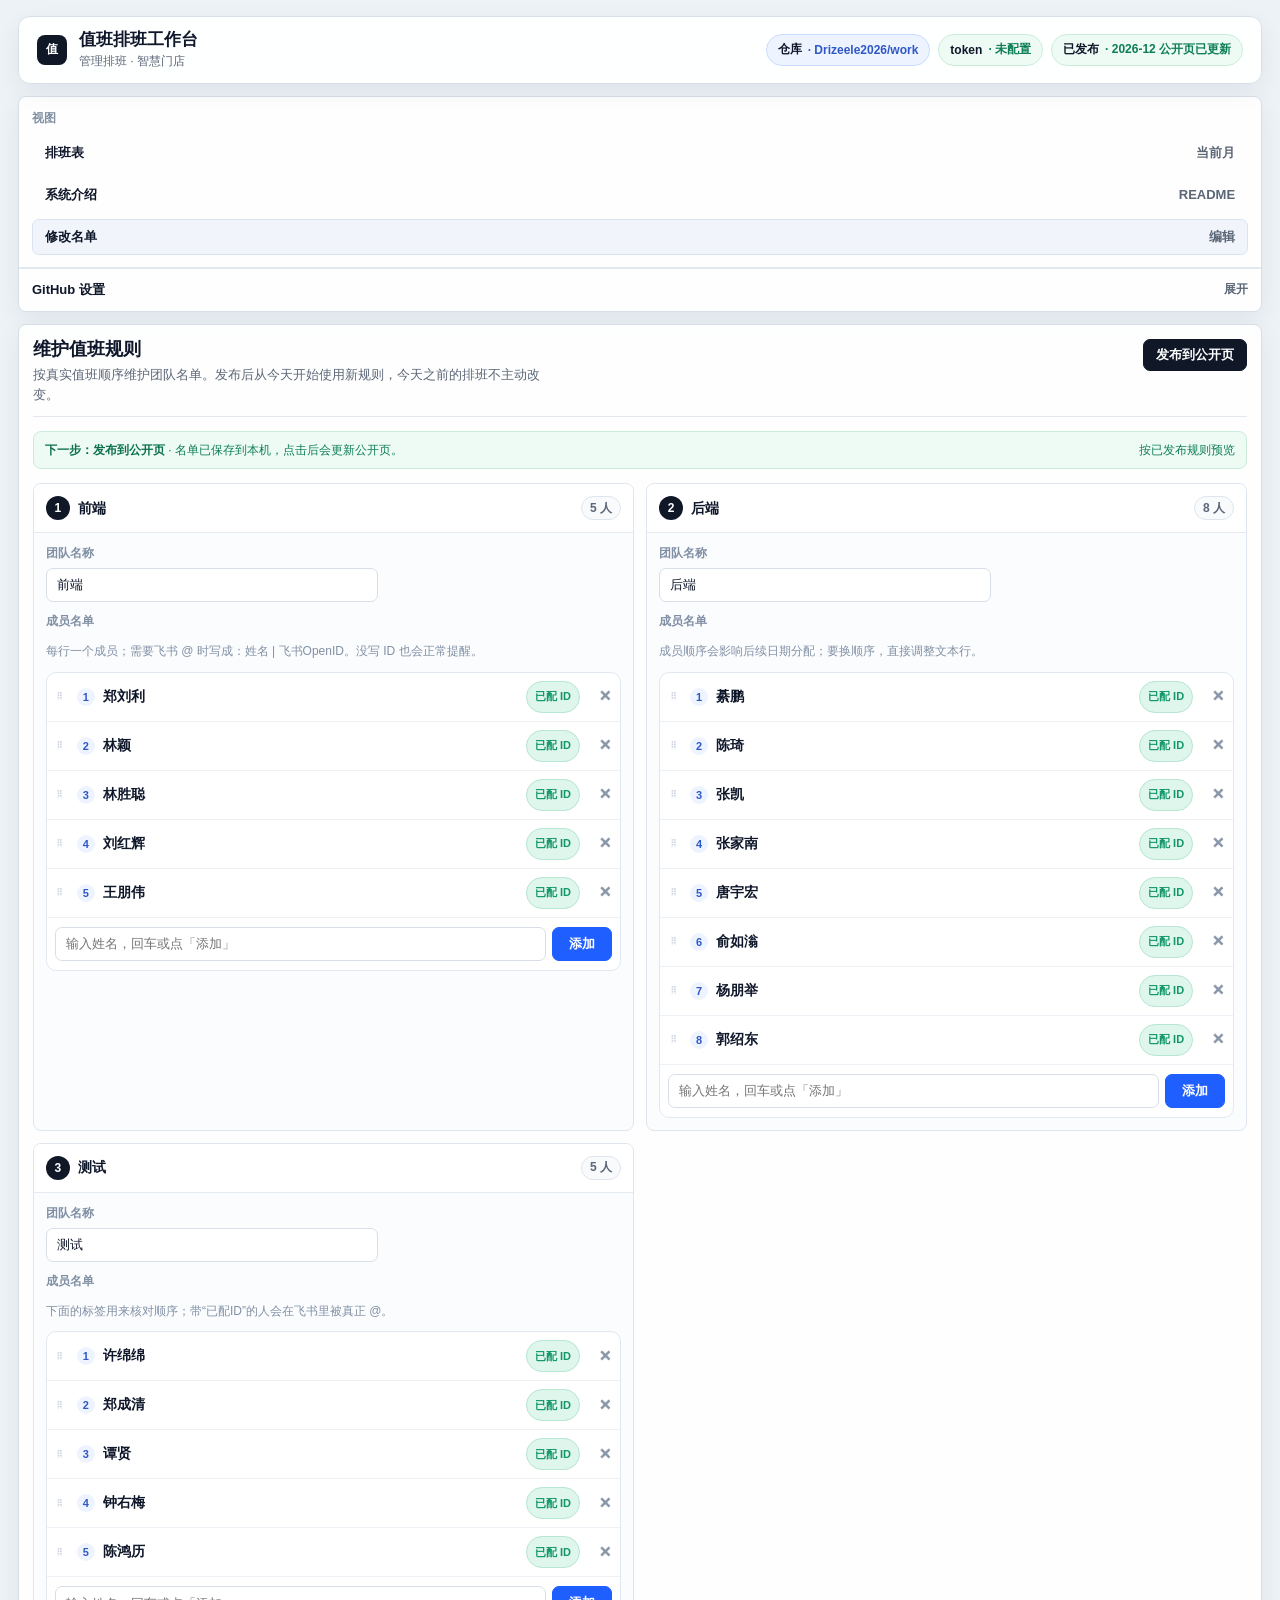
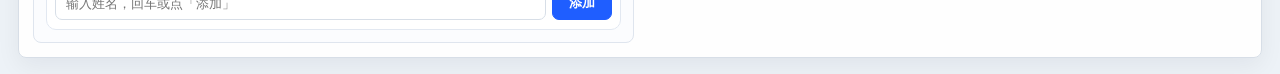
==== commit d53f112d: "fix: ignore stale roster drafts" ====
--- a/admin/index.html
+++ b/admin/index.html
@@ -222,20 +222,19 @@
     }
     body.admin-mode .side { display: block; }
 
-    body:not(.admin-mode) .topbar { display: none; }
     body:not(.admin-mode) .wrap { padding: 0; }
     body:not(.admin-mode) .main { gap: 0; }
     body:not(.admin-mode) .schedule-shell {
-      min-height: 100dvh;
+      min-height: calc(100dvh - 104px);
       border: 0;
       border-radius: 0;
       box-shadow: none;
     }
     body:not(.admin-mode) .calendar-grid {
-      min-height: calc(100dvh - 94px);
+      min-height: calc(100dvh - 206px);
     }
     body:not(.admin-mode) .day-cell {
-      min-height: max(118px, calc((100dvh - 142px) / var(--calendar-weeks)));
+      min-height: max(110px, calc((100dvh - 252px) / var(--calendar-weeks)));
     }
 
     .section {
@@ -2032,6 +2031,11 @@
       }));
     }
 
+    function getTeamConfigStorageKey() {
+      const slug = currentOrganization?.slug || "default";
+      return `${LS_TEAM_CONFIG}:${slug}`;
+    }
+
     function applyTeamFormState(teams) {
       [1, 2, 3].forEach((index) => {
         const team = teams?.[index - 1];
@@ -2045,8 +2049,11 @@
     }
 
     function persistTeamConfigToStorage() {
-      localStorage.setItem(LS_TEAM_CONFIG, JSON.stringify({
-        version: 1,
+      localStorage.setItem(getTeamConfigStorageKey(), JSON.stringify({
+        version: 2,
+        organizationSlug: currentOrganization?.slug || "default",
+        savedAtIso: new Date().toISOString(),
+        remoteUpdatedAt: remoteScheduleDocument?.updatedAt || "",
         teams: readTeamFormState()
       }));
       teamConfigSavedAt = nowTime();
@@ -2056,27 +2063,50 @@
       syncTopbar();
     }
 
-    function loadTeamConfigFromStorage() {
-      const raw = localStorage.getItem(LS_TEAM_CONFIG);
+    function isRemoteNewerThanDraft(remote, draft) {
+      const remoteTime = Date.parse(remote?.updatedAt || "");
+      const draftTime = Date.parse(draft?.savedAtIso || "");
+      return Number.isFinite(remoteTime) && Number.isFinite(draftTime) && remoteTime > draftTime;
+    }
+
+    function loadTeamConfigFromStorage(remotePreview = null) {
+      const raw = localStorage.getItem(getTeamConfigStorageKey());
       if (!raw) return false;
       try {
         const parsed = JSON.parse(raw);
         if (!Array.isArray(parsed?.teams) || !parsed.teams.length) return false;
+        const organizationSlug = currentOrganization?.slug || "default";
+        if (parsed.organizationSlug && parsed.organizationSlug !== organizationSlug) {
+          localStorage.removeItem(getTeamConfigStorageKey());
+          return false;
+        }
+        if ((parsed.version || 1) < 2 || !parsed.savedAtIso) {
+          if (remotePreview) {
+            localStorage.removeItem(getTeamConfigStorageKey());
+            return false;
+          }
+        }
+        if (isRemoteNewerThanDraft(remotePreview, parsed)) {
+          localStorage.removeItem(getTeamConfigStorageKey());
+          return false;
+        }
         applyTeamFormState(parsed.teams);
         return true;
       } catch (error) {
-        localStorage.removeItem(LS_TEAM_CONFIG);
+        localStorage.removeItem(getTeamConfigStorageKey());
         return false;
       }
     }
 
-    function loadLocalUiState() {
+    function loadGithubSettingsFromStorage() {
       const storedRepo = normalizeRepoSlug(localStorage.getItem(LS_REPO) || DEFAULT_REPO) || DEFAULT_REPO;
       const storedToken = String(localStorage.getItem(LS_TOKEN) || "").trim();
       applyGithubSettings({ repoSlug: storedRepo, token: storedToken });
-      const loadedTeamConfig = isAdminRoute() ? loadTeamConfigFromStorage() : false;
       $("manageDetails").open = false;
-      return loadedTeamConfig;
+    }
+
+    function loadLocalUiState(remotePreview = null) {
+      return isAdminRoute() ? loadTeamConfigFromStorage(remotePreview) : false;
     }
 
     function openGithubSettings(targetId) {
@@ -2367,9 +2397,9 @@
       }
     }
 
-    async function loadGithubScheduleDocument() {
+    async function loadGithubScheduleDocument(schedulePath = getCurrentSchedulePath()) {
       const repoApiBase = getRepoApiBase();
-      const contentsUrl = `${repoApiBase}/contents/${getCurrentSchedulePath()}`;
+      const contentsUrl = `${repoApiBase}/contents/${schedulePath}`;
       const response = await githubRequest(contentsUrl);
       if (response.status === 404) {
         return { sha: null, document: null };
@@ -2405,13 +2435,18 @@
         throw new Error("请先维护团队名单，再发布到公开页。");
       }
       const settings = readGithubSettings();
+      const schedulePath = getCurrentSchedulePath();
       const repoApiBase = getRepoApiBase();
-      const contentsUrl = `${repoApiBase}/contents/${getCurrentSchedulePath()}`;
-      const remote = preloadedRemote || await loadGithubScheduleDocument();
+      const contentsUrl = `${repoApiBase}/contents/${schedulePath}`;
+      const remote = preloadedRemote || await loadGithubScheduleDocument(schedulePath);
 
       const document = buildScheduleDocument(lastGeneratedState, remote.document);
+      document.organization = {
+        slug: currentOrganization?.slug || "default",
+        name: currentOrganization?.name || "默认组织"
+      };
       const body = {
-        message: `chore: update roster rules ${todayDateKey()}`,
+        message: `chore: update ${document.organization.slug} roster rules ${todayDateKey()}`,
         content: encodeBase64Utf8(`${JSON.stringify(document, null, 2)}\n`)
       };
       if (remote.sha) body.sha = remote.sha;
@@ -2434,7 +2469,7 @@
         $("notePersistence").textContent = `已发布值班规则；今天之前不主动改变，今天及以后按新规则顺排。`;
       }
       syncTopbar();
-      setGithubMessage("ok", `已发布到公开页，同时提交到 ${settings.repoSlug}/${getCurrentSchedulePath()}。`);
+      setGithubMessage("ok", `已发布到公开页，同时提交到 ${settings.repoSlug}/${schedulePath}。`);
       return result;
     }
 
@@ -2880,6 +2915,7 @@
         button.textContent = "发布中...";
       }
       try {
+        buildTeamData();
         const settings = readGithubSettings();
         const remote = settings.token
           ? await loadGithubScheduleDocument()
@@ -2894,8 +2930,8 @@
         }
         if (!settings.token) {
           openGithubSettings("githubToken");
-          setTeamPublishMessage("info", "还差 GitHub Token。填写并保存到本机后，再点“发布到公开页”。");
-          showToast("先配置 Token", "error");
+          setTeamPublishMessage("error", "先填写 GitHub Token。");
+          showToast("先填写 GitHub Token。", "error");
           return;
         }
         const result = await saveScheduleToGithub(remote);
@@ -2933,7 +2969,7 @@
     async function boot() {
       setCurrentYearMonth();
       applyDefaultMembers();
-      const loadedTeamConfig = loadLocalUiState();
+      loadGithubSettingsFromStorage();
       syncTeamCards();
       renderTeamConfigStatus();
       populateMonthPicker(Number($("year").value), Number($("month").value));
@@ -2948,6 +2984,7 @@
       }
       const remotePreview = await loadRemoteSchedulePreview();
       remoteScheduleDocument = remotePreview;
+      const loadedTeamConfig = loadLocalUiState(remotePreview);
       if (remotePreview) {
         if (isAdminRoute() && !loadedTeamConfig && Array.isArray(remotePreview.current?.teams)) {
           applyTeamFormState(remotePreview.current.teams);
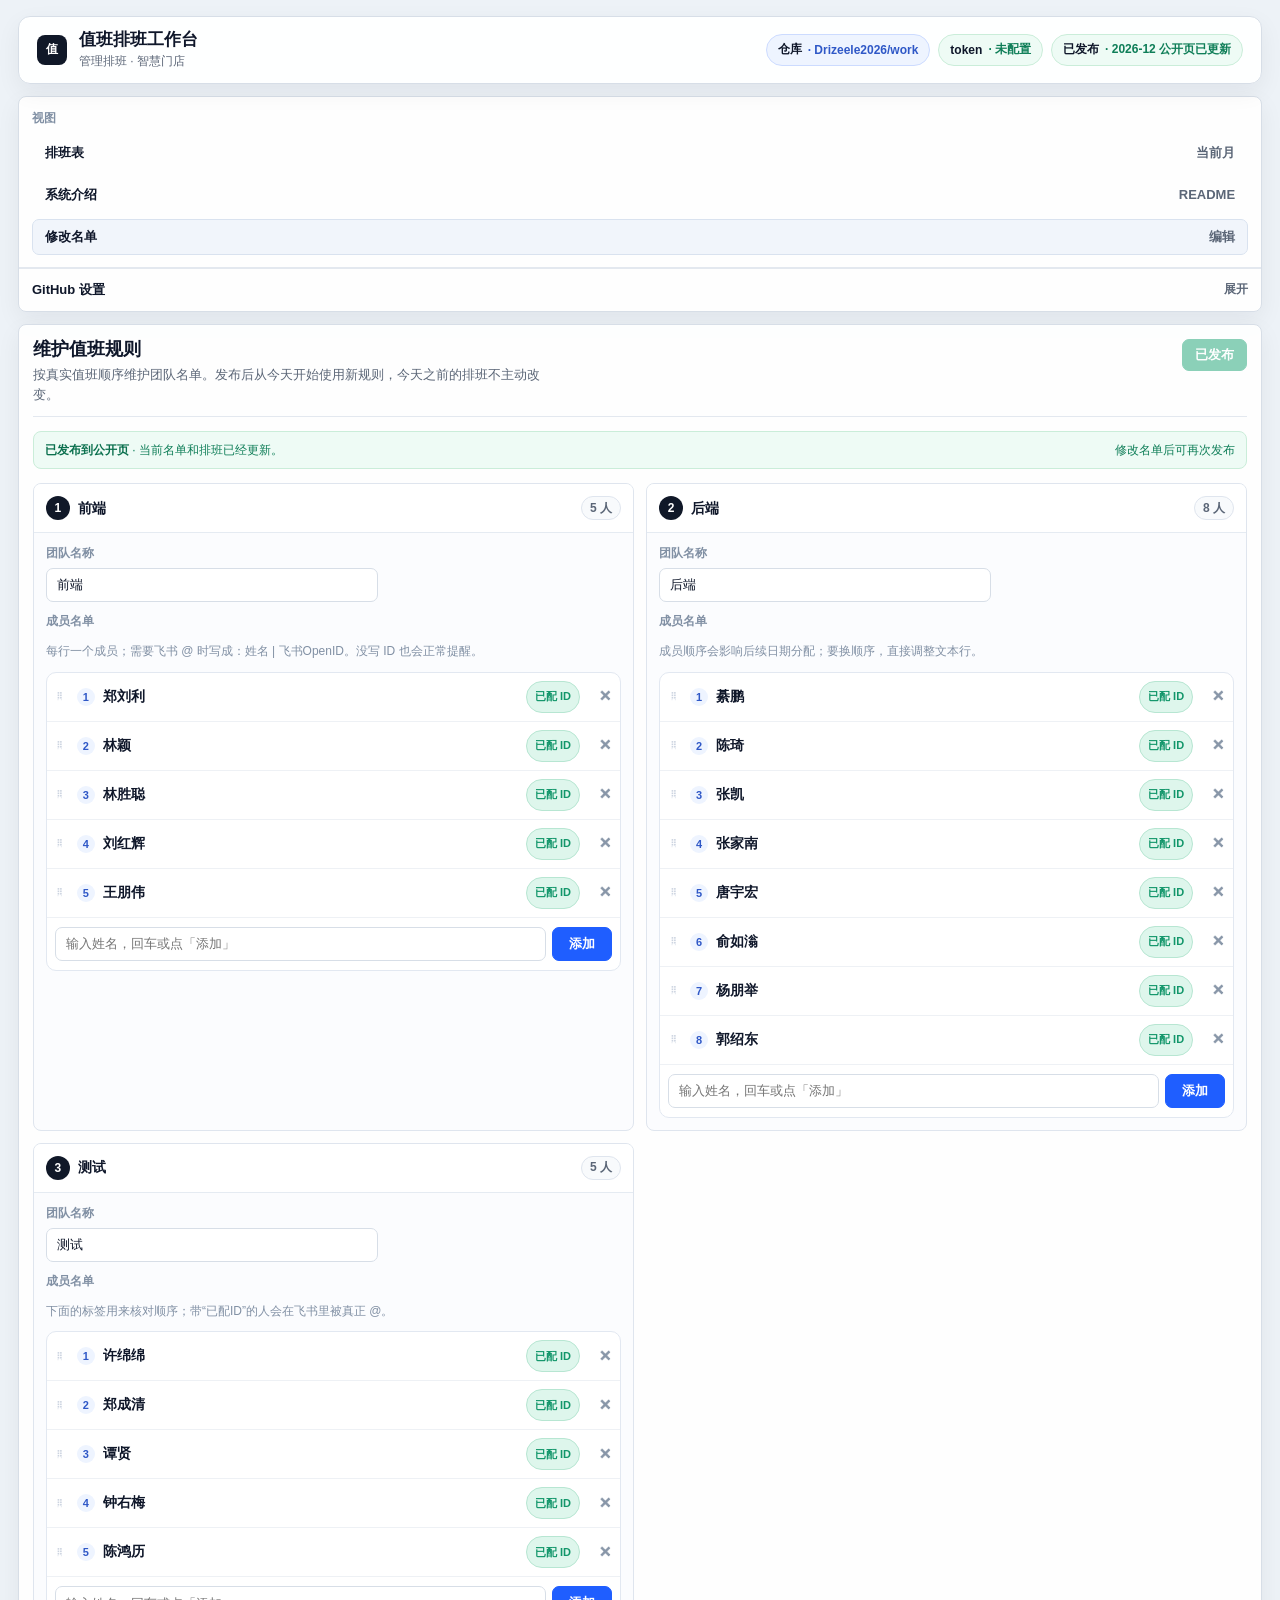
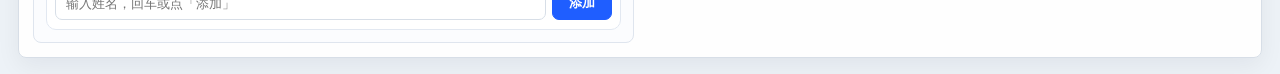
==== commit 8f3a374c: "refactor: deepen roster modules" ====
--- a/admin/index.html
+++ b/admin/index.html
@@ -1,3052 +1,19 @@
 <!DOCTYPE html>
-<html lang="zh-CN">
+<html lang="zh-CN" data-route="admin">
 <head>
   <meta charset="UTF-8" />
   <meta name="viewport" content="width=device-width, initial-scale=1.0" />
   <link rel="icon" href="../favicon.svg" type="image/svg+xml" />
+  <link rel="stylesheet" href="../workbench.css" />
   <title>值班排班工作台</title>
-  <style>
-    :root {
-      --bg: #edf2f7;
-      --surface: #ffffff;
-      --line: #d7dee7;
-      --ink: #0f172a;
-      --sub: #5b6677;
-      --muted: #8190a4;
-      --primary: #1f5eff;
-      --primary-soft: #e4ecff;
-      --success: #12966a;
-      --success-soft: #def6ec;
-      --violet: #7b4fe0;
-      --violet-soft: #eee7ff;
-      --amber: #bd7600;
-      --amber-soft: #fff0d3;
-      --danger: #c2413c;
-      --danger-soft: #ffe4e1;
-      --radius: 8px;
-      --shadow: 0 8px 24px rgba(15, 23, 42, 0.06);
-    }
-
-    * { box-sizing: border-box; }
-
-    html, body { min-height: 100%; }
-
-    body {
-      margin: 0;
-      background: var(--bg);
-      color: var(--ink);
-      font-family: -apple-system, BlinkMacSystemFont, "PingFang SC", "Hiragino Sans GB", "Microsoft YaHei", sans-serif;
-      letter-spacing: 0;
-    }
-
-    button, input, select, textarea {
-      font: inherit;
-      letter-spacing: 0;
-    }
-
-    button {
-      min-height: 32px;
-      border: 1px solid var(--line);
-      border-radius: 7px;
-      padding: 0 12px;
-      background: #fff;
-      color: var(--ink);
-      font-size: 13px;
-      font-weight: 700;
-      cursor: pointer;
-      white-space: nowrap;
-      transition: background-color 160ms ease, border-color 160ms ease, color 160ms ease;
-    }
-
-    button:hover { background: #f6f8fb; border-color: #c7d0dd; }
-    button:focus-visible, input:focus-visible, select:focus-visible, textarea:focus-visible {
-      outline: 2px solid rgba(31, 94, 255, 0.34);
-      outline-offset: 2px;
-    }
-
-    button.primary { background: #101828; border-color: #101828; color: #fff; }
-    button.primary:hover { background: #1d2939; border-color: #1d2939; }
-    button.success { background: #0f9f6e; border-color: #0f9f6e; color: #fff; }
-    button.success:hover { background: #0d875f; border-color: #0d875f; }
-    button:disabled {
-      cursor: not-allowed;
-      opacity: 0.48;
-    }
-    button:disabled:hover {
-      background: inherit;
-      border-color: var(--line);
-    }
-    button.loading {
-      display: inline-flex;
-      align-items: center;
-      justify-content: center;
-      gap: 8px;
-      opacity: 0.78;
-    }
-    button.loading::before {
-      content: "";
-      width: 12px;
-      height: 12px;
-      border: 2px solid rgba(255, 255, 255, 0.42);
-      border-top-color: #fff;
-      border-radius: 999px;
-      animation: spin 800ms linear infinite;
-    }
-    button.primary.loading:disabled,
-    button.primary.loading:disabled:hover {
-      background: #101828;
-      border-color: #101828;
-      color: #fff;
-    }
-    @keyframes spin {
-      to { transform: rotate(360deg); }
-    }
-    @media (prefers-reduced-motion: reduce) {
-      button.loading::before { animation: none; }
-    }
-
-    input, select, textarea {
-      width: 100%;
-      border: 1px solid var(--line);
-      border-radius: 7px;
-      background: #fff;
-      color: var(--ink);
-      font-size: 13px;
-      outline: none;
-    }
-
-    input, select { height: 34px; padding: 0 10px; }
-    textarea { min-height: 86px; padding: 9px 10px; line-height: 1.5; resize: vertical; }
-    label { display: block; margin: 0 0 6px; color: var(--muted); font-size: 12px; font-weight: 700; }
-
-    .wrap {
-      width: 100%;
-      max-width: none;
-      min-height: 100dvh;
-      margin: 0 auto;
-      padding: 16px clamp(12px, 1.4vw, 22px);
-    }
-
-    .topbar {
-      position: sticky;
-      top: 12px;
-      z-index: 20;
-      display: flex;
-      align-items: center;
-      justify-content: space-between;
-      gap: 16px;
-      min-height: 60px;
-      margin-bottom: 12px;
-      padding: 14px 18px;
-      border: 1px solid var(--line);
-      border-radius: 12px;
-      background: rgba(255, 255, 255, 0.94);
-      box-shadow: var(--shadow);
-      backdrop-filter: blur(10px);
-    }
-
-    .brand { display: flex; align-items: center; gap: 12px; min-width: 0; }
-    .brand-mark {
-      width: 30px;
-      height: 30px;
-      border-radius: 8px;
-      display: grid;
-      place-items: center;
-      background: #101828;
-      color: #fff;
-      font-size: 12px;
-      font-weight: 800;
-      flex: 0 0 auto;
-    }
-    .brand-text { min-width: 0; }
-    .brand-text .title { font-size: 17px; font-weight: 800; line-height: 1.1; }
-    .brand-text .sub { margin-top: 3px; font-size: 12px; color: var(--sub); line-height: 1.35; }
-
-    .topbar-status {
-      display: flex;
-      align-items: center;
-      justify-content: flex-end;
-      gap: 8px;
-      flex-wrap: wrap;
-    }
-
-    .chip {
-      height: 30px;
-      padding: 0 11px;
-      border-radius: 999px;
-      border: 1px solid var(--line);
-      background: #fff;
-      display: inline-flex;
-      align-items: center;
-      gap: 6px;
-      font-size: 12px;
-      color: var(--sub);
-      white-space: nowrap;
-    }
-    .chip strong { color: var(--ink); }
-    .chip.primary { background: #eef4ff; border-color: #ccdbff; color: #2f58c7; }
-    .chip.success { background: #eefbf5; border-color: #caedd9; color: #0f7e58; }
-    .chip.warn { background: var(--amber-soft); border-color: #f4dc9e; color: #9a6600; }
-    .chip.danger { background: var(--danger-soft); border-color: #f2b7b3; color: var(--danger); }
-    .chip-button { cursor: pointer; }
-    .chip-button:hover { background: #f6f8fb; border-color: #c7d0dd; }
-    .chip-button.primary:hover { background: #e6efff; border-color: #b9ccff; color: #244bb4; }
-    .chip-button.success:hover { background: #e4f8ee; border-color: #b8e5cd; color: #0b704e; }
-    .chip-button.warn:hover { background: #ffe9b8; border-color: #edcb79; color: #805200; }
-    .admin-only, .nav-link.admin-nav, #manageDetails { display: none; }
-    body.admin-mode .admin-only { display: inline-flex; }
-    body.admin-mode .nav-link.admin-nav { display: flex; }
-    body.admin-mode #manageDetails { display: block; }
-
-    .layout {
-      display: grid;
-      grid-template-columns: minmax(0, 1fr);
-      gap: 12px;
-      align-items: start;
-    }
-    body.admin-mode .layout { grid-template-columns: 224px minmax(0, 1fr); }
-
-    .panel, .card {
-      border: 1px solid var(--line);
-      border-radius: var(--radius);
-      background: rgba(255, 255, 255, 0.92);
-      box-shadow: var(--shadow);
-      overflow: hidden;
-      min-width: 0;
-    }
-
-    .side {
-      display: none;
-      position: sticky;
-      top: 88px;
-    }
-    body.admin-mode .side { display: block; }
-
-    body:not(.admin-mode) .wrap { padding: 0; }
-    body:not(.admin-mode) .main { gap: 0; }
-    body:not(.admin-mode) .schedule-shell {
-      min-height: calc(100dvh - 104px);
-      border: 0;
-      border-radius: 0;
-      box-shadow: none;
-    }
-    body:not(.admin-mode) .calendar-grid {
-      min-height: calc(100dvh - 206px);
-    }
-    body:not(.admin-mode) .day-cell {
-      min-height: max(110px, calc((100dvh - 252px) / var(--calendar-weeks)));
-    }
-
-    .section {
-      padding: 13px 13px 12px;
-      border-bottom: 1px solid #e3e8ef;
-    }
-    .section:last-child { border-bottom: 0; }
-    .section-title {
-      margin: 0 0 8px;
-      color: var(--muted);
-      font-size: 12px;
-      font-weight: 800;
-    }
-
-    .nav { display: grid; gap: 6px; }
-    .nav-link {
-      width: 100%;
-      height: 36px;
-      border: 1px solid transparent;
-      background: transparent;
-      display: flex;
-      align-items: center;
-      justify-content: space-between;
-      color: var(--ink);
-      font-size: 13px;
-      font-weight: 700;
-    }
-    .nav-link strong { color: var(--sub); font-weight: 700; }
-    .nav-link.active { background: #f1f5fb; border-color: #d9e2ef; }
-
-    .mini-grid { display: grid; gap: 8px; }
-    .mini-row {
-      display: flex;
-      align-items: center;
-      justify-content: space-between;
-      gap: 10px;
-      color: var(--sub);
-      font-size: 13px;
-      line-height: 1.35;
-    }
-    .mini-row strong { color: var(--ink); }
-
-    .field-grid {
-      display: grid;
-      grid-template-columns: 1fr 1fr;
-      gap: 10px;
-      margin-bottom: 10px;
-    }
-
-    .action-grid { display: grid; gap: 8px; }
-    .button-row { display: flex; flex-wrap: wrap; gap: 8px; }
-
-    details.config { border-top: 1px solid #e3e8ef; }
-    details.config summary {
-      list-style: none;
-      cursor: pointer;
-      padding: 12px 13px;
-      color: var(--ink);
-      font-size: 13px;
-      font-weight: 800;
-      display: flex;
-      align-items: center;
-      justify-content: space-between;
-    }
-    details.config summary::-webkit-details-marker { display: none; }
-    details.config summary::after { content: "展开"; color: var(--sub); font-size: 12px; font-weight: 700; }
-    details.config[open] summary::after { content: "收起"; }
-
-    .config-tip {
-      margin: 0 13px 12px;
-      padding: 10px 11px;
-      border: 1px solid #d5e3ff;
-      border-radius: var(--radius);
-      background: #f5f8ff;
-      color: #395783;
-      font-size: 12px;
-      line-height: 1.5;
-    }
-
-    .team-box {
-      margin: 0 13px 12px;
-      padding: 11px;
-      border: 1px solid #dfe5ee;
-      border-radius: var(--radius);
-      background: #fbfcfe;
-    }
-    .team-box h3 { margin: 0 0 10px; font-size: 13px; line-height: 1.2; }
-    .team-box label:not(:first-of-type) { margin-top: 8px; }
-
-    .manage-workbench {
-      display: none;
-      overflow: visible;
-      scroll-margin-top: 96px;
-    }
-    .manage-workbench.visible { display: block; }
-    .confirm-workbench {
-      display: none;
-      overflow: visible;
-      scroll-margin-top: 96px;
-    }
-    .confirm-workbench.visible { display: block; }
-    .team-config {
-      padding: 14px;
-      display: grid;
-      gap: 14px;
-    }
-    .team-config-head {
-      display: flex;
-      align-items: flex-start;
-      justify-content: space-between;
-      gap: 16px;
-      padding-bottom: 12px;
-      border-bottom: 1px solid #e3e8ef;
-    }
-    .team-config-head h2 {
-      margin: 0;
-      font-size: 18px;
-      line-height: 1.2;
-    }
-    .team-config-head p {
-      margin: 5px 0 0;
-      max-width: 72ch;
-      color: var(--sub);
-      font-size: 13px;
-      line-height: 1.5;
-    }
-    .team-config-actions {
-      display: flex;
-      align-items: center;
-      justify-content: flex-end;
-      gap: 8px;
-      flex-wrap: wrap;
-      flex: 0 0 auto;
-    }
-    .team-editor-grid {
-      display: grid;
-      grid-template-columns: repeat(3, minmax(0, 1fr));
-      gap: 12px;
-    }
-    .team-editor {
-      border: 1px solid #dfe5ee;
-      border-radius: var(--radius);
-      background: #fbfcfe;
-      min-width: 0;
-      overflow: hidden;
-    }
-    .team-editor-head {
-      display: flex;
-      align-items: center;
-      justify-content: space-between;
-      gap: 10px;
-      padding: 12px;
-      border-bottom: 1px solid #e5ebf2;
-      background: #fff;
-    }
-    .team-title-wrap {
-      display: flex;
-      align-items: center;
-      gap: 8px;
-      min-width: 0;
-    }
-    .team-index {
-      width: 24px;
-      height: 24px;
-      border-radius: 999px;
-      display: grid;
-      place-items: center;
-      background: #101828;
-      color: #fff;
-      font-size: 12px;
-      font-weight: 800;
-      flex: 0 0 auto;
-    }
-    .team-title {
-      overflow: hidden;
-      color: var(--ink);
-      font-size: 14px;
-      font-weight: 800;
-      line-height: 1.2;
-      text-overflow: ellipsis;
-      white-space: nowrap;
-    }
-    .team-count {
-      height: 24px;
-      padding: 0 8px;
-      border: 1px solid #dfe5ee;
-      border-radius: 999px;
-      display: inline-flex;
-      align-items: center;
-      color: var(--sub);
-      background: #f8fafc;
-      font-size: 12px;
-      font-weight: 800;
-      white-space: nowrap;
-    }
-    .team-editor-body {
-      padding: 12px;
-      display: grid;
-      gap: 11px;
-    }
-    .team-form-grid {
-      display: grid;
-      grid-template-columns: minmax(0, 1fr) minmax(128px, 0.7fr);
-      gap: 10px;
-    }
-    .member-field { display: grid; gap: 7px; }
-    .member-field textarea { display: none; }  /* 隐藏，仅作数据载体；编辑走下面的结构化列表 */
-    .member-preview { display: block; border: 1px solid #e2e8f1; border-radius: 10px; background: #fff; }
-    .mrow {
-      display: grid; grid-template-columns: auto 1fr auto; align-items: center; gap: 6px 6px;
-      padding: 7px 8px 7px 2px; border-bottom: 1px solid #eef1f5; transition: background .12s, opacity .12s;
-    }
-    .mrow:hover { background: #fafbfd; }
-    .mrow.dragging { opacity: .4; }
-    .mrow.drag-over { box-shadow: inset 0 2px 0 var(--brand, #1f5eff); }
-    .mrow-grip {
-      width: 22px; align-self: stretch; display: grid; place-items: center;
-      color: #ccd4e0; cursor: grab; font-size: 13px; user-select: none;
-    }
-    .mrow-grip:active { cursor: grabbing; }
-    .mrow:hover .mrow-grip { color: #8896a8; }
-    .mrow-main { display: flex; align-items: center; gap: 8px; min-width: 0; }
-    .mrow-order {
-      width: 18px; height: 18px; border-radius: 999px; flex: 0 0 auto;
-      background: #eef4ff; color: #2f58c7; font-size: 11px; font-weight: 800;
-      display: grid; place-items: center;
-    }
-    .mrow-name {
-      flex: 1 1 auto; min-width: 40px; width: 40px; border: none; background: transparent;
-      font-size: 14px; font-weight: 600; color: var(--ink); padding: 2px 0; text-overflow: ellipsis;
-    }
-    .mrow-name:focus { outline: none; box-shadow: inset 0 -1px 0 var(--brand, #1f5eff); }
-    .mrow-id {
-      flex: 0 0 auto; font-size: 11px; font-weight: 700; padding: 2px 8px; border-radius: 999px;
-      border: 1px solid #d7dee7; background: #f4f7fb; color: #8090a3; cursor: pointer; white-space: nowrap;
-      transition: background .15s, color .15s, border-color .15s;
-    }
-    .mrow-id.on { background: #def6ec; border-color: #b7e6d2; color: #12966a; }
-    .mrow-del {
-      width: 26px; height: 26px; border-radius: 6px; border: 1px solid transparent;
-      background: transparent; cursor: pointer; color: #8896a8; font-size: 13px; line-height: 1;
-      display: grid; place-items: center; transition: background .12s, color .12s;
-    }
-    .mrow-del:hover { background: #fbecec; color: #c0392b; }
-    .mrow-id-edit { grid-column: 1 / -1; padding-left: 28px; }
-    .mrow-id-edit[hidden] { display: none; }
-    .mrow-oid {
-      width: 100%; box-sizing: border-box; font-size: 12px;
-      font-family: ui-monospace, SFMono-Regular, Menlo, monospace;
-      padding: 5px 8px; border: 1px solid #d7dee7; border-radius: 6px; color: #5b6577;
-    }
-    .mrow-empty { padding: 16px 12px; text-align: center; color: #8090a3; font-size: 13px; }
-    .mrow-add { display: flex; gap: 6px; padding: 9px 8px; }
-    .mrow-addname { flex: 1; min-width: 0; font-size: 13px; padding: 7px 10px; border: 1px solid #d7dee7; border-radius: 7px; }
-    .mrow-addname:focus { outline: none; border-color: var(--brand, #1f5eff); box-shadow: 0 0 0 3px rgba(31,94,255,.1); }
-    .mrow-addbtn {
-      font-size: 13px; font-weight: 700; padding: 7px 16px; border-radius: 7px; white-space: nowrap;
-      border: 1px solid var(--brand, #1f5eff); background: var(--brand, #1f5eff); color: #fff; cursor: pointer;
-      transition: background .12s;
-    }
-    .mrow-addbtn:hover { background: #1a52e0; }
-    .member-chip {
-      min-height: 24px;
-      max-width: 100%;
-      padding: 3px 8px 3px 4px;
-      border: 1px solid #dfe5ee;
-      border-radius: 999px;
-      background: #fff;
-      display: inline-flex;
-      align-items: center;
-      gap: 6px;
-      color: var(--ink);
-      font-size: 12px;
-      font-weight: 700;
-      line-height: 1.2;
-    }
-    .member-order {
-      width: 17px;
-      height: 17px;
-      border-radius: 999px;
-      display: grid;
-      place-items: center;
-      background: #eef4ff;
-      color: #2f58c7;
-      font-size: 11px;
-      font-weight: 800;
-      flex: 0 0 auto;
-    }
-    .member-id-mark {
-      padding: 2px 5px;
-      border-radius: 999px;
-      background: #e7f7ef;
-      color: #0f7b55;
-      font-size: 10px;
-      font-weight: 800;
-    }
-    .empty-preview {
-      color: var(--muted);
-      font-size: 12px;
-      line-height: 1.5;
-    }
-    .inline-help {
-      margin: 0;
-      color: var(--muted);
-      font-size: 12px;
-      line-height: 1.45;
-    }
-    .status-strip {
-      min-height: 38px;
-      padding: 9px 11px;
-      border: 1px solid #f4dc9e;
-      border-radius: var(--radius);
-      background: var(--amber-soft);
-      color: #805200;
-      display: flex;
-      align-items: center;
-      justify-content: space-between;
-      gap: 12px;
-      font-size: 12px;
-      line-height: 1.45;
-    }
-    .status-strip strong { color: #5f3b00; }
-    .status-strip.success {
-      border-color: #caedd9;
-      background: #eefbf5;
-      color: #0f7e58;
-    }
-    .status-strip.success strong { color: #0b704e; }
-    .status-strip.danger {
-      border-color: #f2b7b3;
-      background: var(--danger-soft);
-      color: var(--danger);
-    }
-    .status-strip.danger strong { color: var(--danger); }
-    .confirm-layout {
-      padding: 14px;
-      display: grid;
-      grid-template-columns: minmax(0, 1fr) 286px;
-      gap: 14px;
-      align-items: start;
-    }
-    .confirm-main {
-      display: grid;
-      gap: 12px;
-      min-width: 0;
-    }
-    .confirm-head {
-      display: flex;
-      align-items: flex-start;
-      justify-content: space-between;
-      gap: 16px;
-      padding-bottom: 12px;
-      border-bottom: 1px solid #e3e8ef;
-    }
-    .confirm-head h2 {
-      margin: 0;
-      font-size: 18px;
-      line-height: 1.2;
-    }
-    .confirm-head p {
-      margin: 5px 0 0;
-      max-width: 68ch;
-      color: var(--sub);
-      font-size: 13px;
-      line-height: 1.5;
-    }
-    .confirm-grid {
-      display: grid;
-      grid-template-columns: 330px minmax(0, 1fr);
-      gap: 12px;
-      align-items: start;
-    }
-    .review-box, .publish-box {
-      border: 1px solid #dfe5ee;
-      border-radius: var(--radius);
-      background: #fbfcfe;
-      overflow: hidden;
-      min-width: 0;
-    }
-    .review-box h3, .publish-box h3 {
-      margin: 0;
-      padding: 12px;
-      border-bottom: 1px solid #e5ebf2;
-      background: #fff;
-      font-size: 14px;
-      line-height: 1.2;
-    }
-    .review-body, .publish-body {
-      padding: 12px;
-      display: grid;
-      gap: 10px;
-    }
-    .team-review {
-      display: grid;
-      gap: 8px;
-    }
-    .team-review-row {
-      padding: 9px 0;
-      border-bottom: 1px solid #edf1f5;
-      display: grid;
-      gap: 5px;
-    }
-    .team-review-row:last-child { border-bottom: 0; }
-    .team-review-row strong {
-      display: flex;
-      align-items: center;
-      justify-content: space-between;
-      gap: 8px;
-      font-size: 13px;
-    }
-    .team-review-row span {
-      color: var(--sub);
-      font-size: 12px;
-      line-height: 1.45;
-    }
-    .mini-calendar {
-      display: grid;
-      grid-template-columns: repeat(7, minmax(0, 1fr));
-      border-top: 1px solid var(--line);
-      border-left: 1px solid var(--line);
-      background: #fff;
-    }
-    .mini-calendar-head, .mini-calendar-cell {
-      border-right: 1px solid var(--line);
-      border-bottom: 1px solid var(--line);
-      min-width: 0;
-    }
-    .mini-calendar-head {
-      padding: 7px 6px;
-      background: #f5f7fa;
-      color: var(--muted);
-      text-align: center;
-      font-size: 11px;
-      font-weight: 800;
-    }
-    .mini-calendar-cell {
-      min-height: 58px;
-      padding: 6px;
-      color: var(--sub);
-      font-size: 11px;
-      line-height: 1.35;
-    }
-    .mini-calendar-cell.empty { background: #f8fafc; }
-    .mini-calendar-empty {
-      grid-column: 1 / -1;
-      min-height: 150px;
-      padding: 28px 16px;
-      border-right: 1px solid var(--line);
-      border-bottom: 1px solid var(--line);
-      display: grid;
-      place-items: center;
-      color: var(--muted);
-      font-size: 13px;
-      text-align: center;
-      line-height: 1.5;
-    }
-    .mini-calendar-cell strong {
-      display: block;
-      margin-bottom: 3px;
-      color: var(--ink);
-      font-size: 12px;
-    }
-    .mini-calendar-lines {
-      display: grid;
-      gap: 2px;
-    }
-    .publish-note {
-      margin: 0;
-      color: var(--sub);
-      font-size: 12px;
-      line-height: 1.5;
-    }
-
-    .message {
-      display: none;
-      margin-top: 10px;
-      padding: 9px 10px;
-      border-radius: 7px;
-      font-size: 12px;
-      line-height: 1.45;
-    }
-    .message.info { color: #1d4ed8; background: #eef4ff; border: 1px solid #d5e3ff; }
-    .message.error { color: #9f1f18; background: #fff1f0; border: 1px solid #ffc8c3; }
-    .message.ok { color: #0e6f4f; background: #eefbf5; border: 1px solid #c4ecd9; }
-
-    .main {
-      display: grid;
-      gap: 12px;
-      min-width: 0;
-    }
-
-    .schedule-shell {
-      min-height: calc(100dvh - 104px);
-      display: flex;
-      flex-direction: column;
-      overflow: hidden;
-    }
-
-    .main-header {
-      padding: 16px 18px 14px;
-      display: flex;
-      align-items: flex-start;
-      justify-content: space-between;
-      gap: 16px;
-    }
-    .main-header h1 {
-      margin: 0;
-      font-size: 32px;
-      line-height: 1.1;
-      letter-spacing: 0;
-    }
-    .main-header p {
-      margin: 6px 0 0;
-      color: var(--sub);
-      font-size: 13px;
-      line-height: 1.45;
-    }
-    .header-controls {
-      display: flex;
-      align-items: center;
-      justify-content: flex-end;
-      gap: 8px;
-      flex-wrap: wrap;
-      padding-top: 2px;
-    }
-    .principles-button {
-      background: #f8fafc;
-      color: #334155;
-    }
-    .principles-button:hover {
-      background: #eef4ff;
-      border-color: #c8d8ff;
-      color: #244bb4;
-    }
-    .month-jump {
-      display: inline-flex;
-      align-items: center;
-      gap: 8px;
-      min-height: 34px;
-      padding: 0 9px;
-      border: 1px solid var(--line);
-      border-radius: 7px;
-      background: #fff;
-      color: var(--muted);
-      font-size: 12px;
-      font-weight: 800;
-    }
-    .month-jump select {
-      width: 126px;
-      height: 30px;
-      padding: 0 8px;
-      border: 0;
-      background: transparent;
-      color: var(--ink);
-      font-weight: 700;
-    }
-
-    .schedule-shell .calendar-scroll {
-      flex: 1;
-      min-height: 0;
-    }
-
-    .calendar-grid {
-      --calendar-weeks: 6;
-      display: grid;
-      grid-template-columns: repeat(7, minmax(0, 1fr));
-      min-height: calc(100dvh - 206px);
-      border-top: 1px solid var(--line);
-      border-left: 1px solid var(--line);
-      background: #fff;
-    }
-    .week-head, .day-cell {
-      border-right: 1px solid var(--line);
-      border-bottom: 1px solid var(--line);
-    }
-    .week-head {
-      position: relative;
-      min-height: 46px;
-      padding: 13px 12px 11px;
-      border-bottom: 2px solid #c7d2df;
-      background: linear-gradient(180deg, #eef3f8 0%, #e6edf5 100%);
-      color: #344256;
-      display: flex;
-      align-items: center;
-      font-size: 13px;
-      font-weight: 900;
-      box-shadow: inset 0 1px 0 rgba(255, 255, 255, 0.82), inset 0 -1px 0 rgba(15, 23, 42, 0.04);
-    }
-    .week-head::after {
-      content: "";
-      position: absolute;
-      left: 12px;
-      right: 12px;
-      bottom: 0;
-      height: 2px;
-      border-radius: 999px;
-      background: #516173;
-      opacity: 0.36;
-    }
-    .week-head.weekend {
-      background: linear-gradient(180deg, #f4f0e8 0%, #ece7df 100%);
-      color: #614d35;
-    }
-    .week-head.weekend::after {
-      background: #bd7600;
-      opacity: 0.52;
-    }
-    .day-cell {
-      position: relative;
-      min-height: max(110px, calc((100dvh - 252px) / var(--calendar-weeks)));
-      padding: 10px;
-      background: #fff;
-    }
-    .day-cell.empty { background: #f8fafc; }
-    .day-cell.weekend { background: #fafbfd; }
-    .day-cell.today {
-      z-index: 1;
-      background: linear-gradient(135deg, #fff7ed 0%, #fffbeb 46%, #ffffff 100%);
-      box-shadow: inset 0 0 0 2px #f97316, 0 10px 24px rgba(249, 115, 22, 0.16);
-    }
-    .day-cell.today::before {
-      content: "";
-      position: absolute;
-      top: 0;
-      left: 0;
-      right: 0;
-      height: 4px;
-      background: linear-gradient(90deg, #f97316, #f59e0b);
-    }
-    .day-num {
-      display: flex;
-      align-items: center;
-      justify-content: space-between;
-      gap: 8px;
-      margin-bottom: 8px;
-      font-size: 14px;
-      font-weight: 800;
-      color: var(--ink);
-    }
-    .day-cell.today .day-num { color: #7c2d12; }
-    .day-cell.today .day-num > span:first-child {
-      min-width: 24px;
-      height: 22px;
-      padding: 0 7px;
-      display: inline-flex;
-      align-items: center;
-      justify-content: center;
-      border-radius: 999px;
-      background: #101828;
-      color: #fff;
-      box-shadow: 0 5px 14px rgba(16, 24, 40, 0.18);
-    }
-    .today-tag {
-      display: inline-flex;
-      align-items: center;
-      justify-content: center;
-      height: 22px;
-      padding: 0 8px;
-      border-radius: 999px;
-      background: #101828;
-      color: #fff;
-      font-size: 11px;
-      font-weight: 800;
-    }
-    .duty-list { display: grid; gap: 6px; }
-    .pill {
-      min-height: 26px;
-      border-radius: 7px;
-      padding: 0 10px;
-      display: flex;
-      align-items: center;
-      justify-content: space-between;
-      gap: 8px;
-      font-size: 12px;
-      font-weight: 800;
-      white-space: nowrap;
-      overflow: hidden;
-    }
-    .pill span:last-child {
-      overflow: hidden;
-      text-overflow: ellipsis;
-    }
-
-    .admin-summary { display: none; }
-
-    .summary-panel {
-      padding: 12px 13px;
-    }
-    .summary-panel h2 {
-      margin: 0 0 10px;
-      font-size: 14px;
-      line-height: 1.2;
-    }
-
-    .summary-table {
-      width: 100%;
-      border-collapse: collapse;
-      font-size: 12px;
-    }
-    .summary-table td {
-      padding: 8px 0;
-      border-bottom: 1px solid #edf1f5;
-      color: var(--sub);
-      vertical-align: top;
-    }
-    .summary-table td:first-child { width: 84px; color: var(--ink); font-weight: 800; }
-    .summary-table td:last-child {
-      color: var(--ink);
-    }
-    .summary-table tr:last-child td { border-bottom: 0; }
-    .summary-members {
-      display: flex;
-      flex-wrap: wrap;
-      gap: 6px;
-      justify-content: flex-start;
-    }
-    .summary-member {
-      min-height: 24px;
-      padding: 3px 8px;
-      border: 1px solid #dfe5ee;
-      border-radius: 999px;
-      background: #f8fafc;
-      display: inline-flex;
-      align-items: center;
-      gap: 7px;
-      color: var(--sub);
-      font-size: 12px;
-      line-height: 1.2;
-      white-space: nowrap;
-    }
-    .summary-member strong { color: var(--ink); }
-
-    .hint {
-      margin: 0 0 8px;
-      color: var(--sub);
-      font-size: 12px;
-      line-height: 1.45;
-    }
-    .status-line, .rail-item {
-      display: flex;
-      align-items: center;
-      justify-content: space-between;
-      gap: 10px;
-      padding: 8px 0;
-      border-bottom: 1px solid #edf1f5;
-      color: var(--sub);
-      font-size: 12px;
-      line-height: 1.4;
-    }
-    .status-line:last-child, .rail-item:last-child { border-bottom: 0; }
-    .status-line strong, .rail-item strong { color: var(--ink); }
-    .dot {
-      width: 8px;
-      height: 8px;
-      border-radius: 999px;
-      display: inline-block;
-      margin-right: 8px;
-      vertical-align: middle;
-    }
-    .note {
-      display: flex;
-      align-items: flex-start;
-      gap: 8px;
-      padding: 6px 0;
-      color: var(--sub);
-      font-size: 12px;
-      line-height: 1.45;
-    }
-    .bullet {
-      width: 7px;
-      height: 7px;
-      border-radius: 999px;
-      margin-top: 5px;
-      flex: 0 0 auto;
-    }
-    .blue { background: var(--primary); }
-    .green { background: var(--success); }
-    .violet { background: var(--violet); }
-    .amber { background: var(--amber); }
-
-    .about {
-      display: none;
-      padding: 20px;
-      line-height: 1.7;
-      color: var(--sub);
-      font-size: 14px;
-    }
-    .about.visible { display: block; }
-    .about h2 { margin: 0 0 10px; color: var(--ink); font-size: 22px; line-height: 1.2; }
-    .about h3 { margin: 18px 0 8px; color: var(--ink); font-size: 15px; }
-    .about p { margin: 0 0 10px; max-width: 72ch; }
-    .about ul { margin: 0 0 12px; padding-left: 1.2em; max-width: 78ch; }
-    .about a {
-      color: #1f5eff;
-      font-weight: 800;
-      text-decoration: none;
-    }
-    .about a:hover { text-decoration: underline; }
-    .about code {
-      padding: 2px 5px;
-      border-radius: 5px;
-      background: #f1f5fb;
-      color: var(--ink);
-    }
-
-    .principles-dialog {
-      width: min(660px, calc(100vw - 32px));
-      max-height: min(760px, calc(100dvh - 48px));
-      border: 1px solid #cfd8e6;
-      border-radius: 12px;
-      padding: 0;
-      background: #ffffff;
-      color: var(--ink);
-      box-shadow: 0 24px 72px rgba(15, 23, 42, 0.28);
-      overflow: hidden;
-    }
-    .principles-dialog::backdrop {
-      background: rgba(15, 23, 42, 0.42);
-      backdrop-filter: blur(2px);
-    }
-    .principles-dialog-head {
-      padding: 18px 20px 15px;
-      border-bottom: 1px solid #e4ebf4;
-      background: linear-gradient(180deg, #f8fbff 0%, #eef4fb 100%);
-      display: flex;
-      align-items: flex-start;
-      justify-content: space-between;
-      gap: 16px;
-    }
-    .principles-kicker {
-      display: block;
-      margin-bottom: 6px;
-      color: #526071;
-      font-size: 12px;
-      font-weight: 900;
-    }
-    .principles-dialog h2 {
-      margin: 0;
-      font-size: 24px;
-      line-height: 1.15;
-      letter-spacing: 0;
-    }
-    .principles-dialog-close {
-      width: 34px;
-      min-height: 34px;
-      padding: 0;
-      border-radius: 999px;
-      font-size: 20px;
-      line-height: 1;
-    }
-    .principles-dialog-body {
-      padding: 18px 20px 20px;
-      display: grid;
-      gap: 16px;
-      overflow: auto;
-      max-height: calc(min(760px, 100dvh - 48px) - 78px);
-    }
-    .principles-dialog section {
-      padding-left: 14px;
-      border-left: 3px solid #9bbcff;
-    }
-    .principles-dialog section:nth-child(2) { border-left-color: #19a974; }
-    .principles-dialog section:nth-child(3) { border-left-color: #a78bfa; }
-    .principles-dialog h3 {
-      margin: 0 0 7px;
-      color: var(--ink);
-      font-size: 15px;
-      line-height: 1.25;
-    }
-    .principles-dialog p {
-      margin: 0;
-      color: var(--sub);
-      font-size: 13px;
-      line-height: 1.65;
-    }
-    .principles-dialog p + p { margin-top: 7px; }
-    .principles-dialog code {
-      padding: 2px 5px;
-      border-radius: 5px;
-      background: #eef4fb;
-      color: var(--ink);
-      font-size: 12px;
-    }
-    .toast {
-      position: fixed;
-      right: 22px;
-      bottom: 22px;
-      z-index: 80;
-      min-width: 128px;
-      max-width: min(360px, calc(100vw - 44px));
-      padding: 11px 14px;
-      border: 1px solid #c4ecd9;
-      border-radius: var(--radius);
-      background: #eefbf5;
-      color: #0e6f4f;
-      box-shadow: 0 12px 28px rgba(15, 23, 42, 0.16);
-      font-size: 13px;
-      font-weight: 800;
-      opacity: 0;
-      transform: translateY(10px);
-      pointer-events: none;
-      transition: opacity 160ms ease, transform 160ms ease;
-    }
-    .toast.visible { opacity: 1; transform: translateY(0); }
-    .toast.error { border-color: #ffc8c3; background: #fff1f0; color: #9f1f18; }
-
-    @media (max-width: 1280px) {
-      .layout, body.admin-mode .layout, body.admin-mode.confirm-mode .layout { grid-template-columns: 1fr; }
-      .side, .inspector { position: static; }
-      .team-editor-grid { grid-template-columns: repeat(2, minmax(0, 1fr)); }
-      .confirm-layout, .confirm-grid { grid-template-columns: 1fr; }
-    }
-
-    @media (max-width: 760px) {
-      body { overflow-x: hidden; }
-      .wrap { padding: 10px; }
-      .topbar { position: static; align-items: flex-start; flex-direction: column; }
-      .topbar-status { width: 100%; justify-content: flex-start; }
-      .chip { max-width: 100%; }
-      .field-grid { grid-template-columns: 1fr; }
-      .team-config-head { display: grid; }
-      .team-config-actions { justify-content: flex-start; }
-      .confirm-head { display: grid; }
-      .team-editor-grid, .team-form-grid { grid-template-columns: 1fr; }
-      .layout, .main, .panel, .card, .calendar-scroll { max-width: 100%; min-width: 0; }
-      .main-header { flex-direction: column; }
-      .header-controls { justify-content: flex-start; }
-      .calendar-grid { min-width: 720px; }
-      .calendar-scroll { overflow-x: auto; }
-    }
-
-    @media (prefers-reduced-motion: reduce) {
-      *, *::before, *::after {
-        transition-duration: 0.01ms !important;
-        scroll-behavior: auto !important;
-      }
-    }
-
-    @media print {
-      body { background: #fff; }
-      .topbar, .side, .inspector, .copy-actions, .about { display: none !important; }
-      .wrap { max-width: none; padding: 0; }
-      .layout { display: block; }
-      .card { box-shadow: none; border: 0; }
-      .main-header { padding: 0 0 12px; }
-    }
-  </style>
 </head>
 <body>
-  <div class="wrap">
-    <header class="topbar">
-      <div class="brand">
-        <div class="brand-mark">值</div>
-        <div class="brand-text">
-          <div class="title">值班排班工作台</div>
-          <div class="sub" id="brandSub">公开查看 · 排班数据来自仓库</div>
-        </div>
-      </div>
-      <div class="topbar-status">
-        <button class="chip chip-button primary admin-only" id="repoChip" type="button" title="打开 GitHub 设置"><strong>仓库</strong> · 待读取</button>
-        <button class="chip chip-button success admin-only" id="tokenChip" type="button" title="打开 GitHub 设置"><strong>token</strong> · 未配置</button>
-        <button class="chip chip-button warn admin-only" id="saveChip" type="button" title="打开发布操作"><strong>待发布</strong> · 本机已生成</button>
-      </div>
-    </header>
-
-    <div class="layout">
-      <aside class="panel side">
-        <div class="section">
-          <div class="section-title">视图</div>
-          <div class="nav">
-            <button class="nav-link active" type="button" data-view="schedule"><span>排班表</span><strong>当前月</strong></button>
-            <button class="nav-link" type="button" data-view="about"><span>系统介绍</span><strong>README</strong></button>
-            <button class="nav-link admin-nav" type="button" data-view="manage"><span>修改名单</span><strong>编辑</strong></button>
-          </div>
-        </div>
-
-        <input id="year" type="hidden" />
-        <input id="month" type="hidden" />
-        <div class="message error" id="errorBox"></div>
-        <div class="message ok" id="okBox"></div>
-
-        <details class="config" id="manageDetails">
-          <summary>GitHub 设置</summary>
-          <p class="config-tip">团队成员只看公开页，不需要 token。负责人在可信电脑配置一次 token；发布排班时会提交到 GitHub，自动留下历史记录。</p>
-          <div class="team-box" id="githubBox">
-            <h3>GitHub 设置</h3>
-            <label for="repoSlug">仓库</label>
-            <input id="repoSlug" placeholder="Drizeele2026/work" />
-            <label for="githubToken">GitHub Token</label>
-            <input id="githubToken" type="password" placeholder="Fine-grained PAT，只存本机" />
-            <p class="hint">发布到公开页时会用到。权限只勾这个仓库的 <code>Contents: Read and write</code>。</p>
-            <div class="button-row">
-              <button class="primary" id="saveGithubBtn" type="button">保存到本机</button>
-              <button id="clearGithubBtn" type="button">清除 token</button>
-            </div>
-            <div class="message info" id="githubMessage"></div>
-          </div>
-        </details>
-      </aside>
-
-      <main class="main">
-        <section class="card schedule-shell" id="scheduleView">
-          <div class="main-header">
-            <div>
-              <h1 id="calendarTitle">排班表</h1>
-              <p id="calendarSubtitle">当前月 · 公开视图</p>
-            </div>
-            <div class="header-controls">
-              <div class="month-jump">
-                <span>跳转</span>
-                <select id="monthPicker" title="切换月份"></select>
-              </div>
-              <button id="prevMonthBtn" type="button">上一月</button>
-              <button class="primary" id="todayMonthBtn" type="button">今天</button>
-              <button id="nextMonthBtn" type="button">下一月</button>
-              <button class="principles-button" id="principlesBtn" type="button" title="查看排班说明">说明</button>
-            </div>
-          </div>
-          <div class="calendar-scroll">
-            <div class="calendar-grid" id="calendarGrid"></div>
-          </div>
-        </section>
-
-        <section class="card manage-workbench" id="manageView">
-          <div class="team-config">
-            <div class="team-config-head">
-              <div>
-                <h2>维护值班规则</h2>
-                <p>按真实值班顺序维护团队名单。发布后从今天开始使用新规则，今天之前的排班不主动改变。</p>
-              </div>
-              <div class="team-config-actions">
-                <button class="primary" id="teamNextActionBtn" type="button">发布到公开页</button>
-              </div>
-            </div>
-            <div class="status-strip" id="teamConfigStatus">
-              <span><strong>名单还没发布</strong> · 改动只保存在本机，公开页不会变化。</span>
-              <span>下一步：发布到公开页</span>
-            </div>
-            <div class="message info" id="teamPublishMessage"></div>
-
-            <div class="team-editor-grid">
-              <section class="team-editor">
-                <div class="team-editor-head">
-                  <div class="team-title-wrap">
-                    <span class="team-index">1</span>
-                    <strong class="team-title" id="team1Title">前端</strong>
-                  </div>
-                  <span class="team-count" id="team1Count">0 人</span>
-                </div>
-                <div class="team-editor-body">
-                  <div class="team-form-grid">
-                    <div>
-                      <label for="team1Name">团队名称</label>
-                      <input id="team1Name" />
-                    </div>
-                  </div>
-                  <div class="member-field">
-                    <label for="team1Members">成员名单</label>
-                    <textarea id="team1Members" spellcheck="false"></textarea>
-                    <p class="inline-help">每行一个成员；需要飞书 @ 时写成：姓名 | 飞书OpenID。没写 ID 也会正常提醒。</p>
-                  </div>
-                  <div class="member-preview" id="team1Preview"></div>
-                </div>
-              </section>
-
-              <section class="team-editor">
-                <div class="team-editor-head">
-                  <div class="team-title-wrap">
-                    <span class="team-index">2</span>
-                    <strong class="team-title" id="team2Title">后端</strong>
-                  </div>
-                  <span class="team-count" id="team2Count">0 人</span>
-                </div>
-                <div class="team-editor-body">
-                  <div class="team-form-grid">
-                    <div>
-                      <label for="team2Name">团队名称</label>
-                      <input id="team2Name" />
-                    </div>
-                  </div>
-                  <div class="member-field">
-                    <label for="team2Members">成员名单</label>
-                    <textarea id="team2Members" spellcheck="false"></textarea>
-                    <p class="inline-help">成员顺序会影响后续日期分配；要换顺序，直接调整文本行。</p>
-                  </div>
-                  <div class="member-preview" id="team2Preview"></div>
-                </div>
-              </section>
-
-              <section class="team-editor">
-                <div class="team-editor-head">
-                  <div class="team-title-wrap">
-                    <span class="team-index">3</span>
-                    <strong class="team-title" id="team3Title">测试</strong>
-                  </div>
-                  <span class="team-count" id="team3Count">0 人</span>
-                </div>
-                <div class="team-editor-body">
-                  <div class="team-form-grid">
-                    <div>
-                      <label for="team3Name">团队名称</label>
-                      <input id="team3Name" />
-                    </div>
-                  </div>
-                  <div class="member-field">
-                    <label for="team3Members">成员名单</label>
-                    <textarea id="team3Members" spellcheck="false"></textarea>
-                    <p class="inline-help">下面的标签用来核对顺序；带“已配ID”的人会在飞书里被真正 @。</p>
-                  </div>
-                  <div class="member-preview" id="team3Preview"></div>
-                </div>
-              </section>
-            </div>
-          </div>
-        </section>
-
-        <section class="card admin-summary" id="adminSummaryView">
-          <div class="summary-panel">
-            <div>
-              <h2>当前展示月汇总</h2>
-              <table class="summary-table" id="summaryTable"></table>
-            </div>
-            <div class="copy-actions">
-              <h2>复制 / 打印</h2>
-              <div class="action-grid">
-                <button class="primary" id="copyMonthGridBtn" type="button">复制月历网格</button>
-                <button id="printBtn" type="button">打印 / 导出 PDF</button>
-              </div>
-            </div>
-          </div>
-        </section>
-
-        <section class="card about" id="aboutView">
-          <h2>这个工具怎么工作</h2>
-          <p>它是一个零后端的值班排班页面。公开成员打开页面直接看排班，负责人本地配置好 token 后，再把排班数据写回 GitHub 仓库里的文件。</p>
-          <h3>数据放在哪里</h3>
-          <ul>
-            <li>页面文件是 <code>index.html</code>。</li>
-            <li>组织索引放在 <code>data/organizations.json</code>，当前组织排班放在 <code>data/orgs/{slug}/schedule.json</code>。</li>
-            <li>介绍内容可以放在 <code>data/about.md</code>，后续再接页面渲染。</li>
-            <li>仓库地址是 <a href="https://github.com/Drizeele2026/work" target="_blank" rel="noopener noreferrer">Drizeele2026/work</a>。</li>
-          </ul>
-          <h3>排班规则</h3>
-          <p>每个团队独立排班，按成员名单顺序循环。负责人只维护团队名称和成员名单，系统会按已发布规则继续顺排。</p>
-          <p>排班按自然日连续推进，周一到周日都算一天，不跳过周六周日。查看后续月份时，会沿用当前规则继续往后推，不会每个月重新从第一个人开始。</p>
-          <h3>为什么这样排</h3>
-          <p>核心目标是公平，而且规则要透明。顺序轮转让每个人都按同一条队列往前走，人数不能整除月份天数时，最多也只是相差 1 天。</p>
-          <p>周六周日也放在同一条自然日队列里，周末值班会随着日期一起往后滚。这样大家都有份，不会固定压在几个人身上，也不会有人长期避开周末。</p>
-          <p>跨月继续接龙也是同一个原因。如果每个月都从第一个人重新开始，月初、月末和周末容易反复落到同一批人身上。连续推算可以把这种偏差摊开。</p>
-          <h3>系统实现原理</h3>
-          <p>这个工具不需要服务器。公开页直接读取仓库里的排班文件，团队成员打开链接就能看，不需要登录，也不需要配置 token。</p>
-          <p>需要改排班时，只有负责人进入管理地址，在可信电脑上配置一次 GitHub PAT。点击发布时，本质上就是把当前组织的排班文件写回 <code>data/orgs/{slug}/schedule.json</code>。</p>
-          <p>GitHub Pages 负责托管公开页和管理页；GitHub Actions 负责跑自动提醒；提醒规则写在 <code>.github/workflows/duty-reminder.yml</code> 这个 workflow 里。</p>
-          <p>所以仓库就是持久化存储，commit 就是保存记录。每次修改都有提交历史，出了问题可以对比、追溯，也可以回滚。</p>
-          <h3>当前版本</h3>
-          <p>这版把普通查看和管理页面分开。团队成员看排班和复制内容，负责人使用单独管理地址改成员、重排后续月份和保存。</p>
-        </section>
-      </main>
-
-    </div>
-  </div>
-  <dialog class="principles-dialog" id="principlesDialog" aria-labelledby="principlesDialogTitle">
-    <div class="principles-dialog-head">
-      <div>
-        <span class="principles-kicker">排班系统</span>
-        <h2 id="principlesDialogTitle">排班说明</h2>
-      </div>
-      <button class="principles-dialog-close" id="principlesCloseBtn" type="button" aria-label="关闭排班说明">&times;</button>
-    </div>
-    <div class="principles-dialog-body">
-      <section>
-        <h3>排班规则</h3>
-        <p>每个团队独立排班，按成员名单顺序循环。负责人只维护团队名称和成员名单，系统会按已发布规则继续顺排。</p>
-        <p>排班按自然日连续推进，周一到周日都算一天，不跳过周六周日。发布新规则后，只会影响当天和后面的日期。</p>
-      </section>
-      <section>
-        <h3>为什么公平</h3>
-        <p>顺序轮转让每个人都按同一条队列往前走，人数不能整除月份天数时，最多也只是相差 1 天。</p>
-        <p>周六周日也放在同一条自然日队列里，周末值班会随着日期一起滚动，大家都有份，不会固定压在几个人身上。</p>
-      </section>
-      <section>
-        <h3>系统实现原理</h3>
-        <p>这个工具没有服务器。公开页读取组织索引 <code>data/organizations.json</code>，再展示当前组织对应的 <code>data/orgs/{slug}/schedule.json</code>，团队成员打开链接就能看，不需要登录。</p>
-        <p>负责人在管理页配置 GitHub PAT 后，点击发布会把新的排班文件提交到 GitHub。GitHub Pages 负责托管页面，GitHub Actions 按 <code>.github/workflows/duty-reminder.yml</code> 这个 workflow 跑每日提醒，commit 负责留下历史记录。</p>
-      </section>
-    </div>
-  </dialog>
-  <div class="toast" id="toast" role="status" aria-live="polite"></div>
-
+  <main id="workbenchMount" style="min-height:100dvh;display:grid;place-items:center;color:#5b6677;">正在加载排班…</main>
+  <noscript>请启用 JavaScript 后管理排班。</noscript>
   <script src="../member-utils.js"></script>
   <script src="../organization-utils.js"></script>
   <script src="../schedule-utils.js"></script>
-  <script>
-    const weekdayNames = ["周一", "周二", "周三", "周四", "周五", "周六", "周日"];
-    const weekdayNamesByDate = ["周日", "周一", "周二", "周三", "周四", "周五", "周六"];
-    const teamColors = [
-      { name: "blue", bg: "#e4ecff", text: "#2446b3" },
-      { name: "green", bg: "#def6ec", text: "#0f7b55" },
-      { name: "violet", bg: "#eee7ff", text: "#663bdf" }
-    ];
-    const teamColorMap = Object.fromEntries(teamColors.map((color) => [color.name, color]));
-
-    const DEFAULT_CONFIG = {
-      team1Name: "前端",
-      team1Members: ["郑刘利", "林颖", "林胜聪", "刘红辉", "方思琪"],
-      team2Name: "后端",
-      team2Members: ["綦鹏", "陈琦", "张凯", "张家南", "李尚忠", "俞如滃", "杨朋举", "郭绍东"],
-      team3Name: "测试",
-      team3Members: ["许绵绵", "郑成清", "谭贤", "钟右梅"]
-    };
-
-    const $ = (id) => document.getElementById(id);
-    const memberUtils = window.DutyRosterMembers;
-    const orgUtils = window.DutyRosterOrganizations;
-    const scheduleUtils = window.DutyRosterSchedule;
-    const LS_TOKEN = "duty-roster-token";
-    const LS_REPO = "duty-roster-repo";
-    const LS_TEAM_CONFIG = "duty-roster-team-config";
-    const DEFAULT_REPO = "Drizeele2026/work";
-    const ORGANIZATIONS_FILE = orgUtils.ORGANIZATIONS_PATH;
-    const API_BASE = "https://api.github.com";
-    const PUBLISH_LOADING_MIN_MS = 800;
-    let pendingMonth = null;
-    let persistedMonth = null;
-    let lastGeneratedMonthGridHTML = "";
-    let lastGeneratedMonthGridPlain = "";
-    let lastSummary = [];
-    let githubState = { repoSlug: DEFAULT_REPO, token: "" };
-    let lastGeneratedState = null;
-    let currentView = isAdminRoute() ? "manage" : "schedule";
-    let teamConfigDirty = false;
-    let teamConfigSavedAt = null;
-    let confirmationReady = false;
-    let organizationIndexDocument = null;
-    let currentOrganization = null;
-    let remoteScheduleDocument = null;
-
-    function pad2(num) {
-      return String(num).padStart(2, "0");
-    }
-
-    function escapeHtml(text) {
-      return String(text)
-        .replace(/&/g, "&amp;")
-        .replace(/</g, "&lt;")
-        .replace(/>/g, "&gt;")
-        .replace(/"/g, "&quot;");
-    }
-
-    function formatMonthKey(year, month) {
-      return `${year}-${pad2(month)}`;
-    }
-
-    function isAdminRoute() {
-      const path = window.location.pathname.replace(/\/+$/, "");
-      return path.endsWith("/admin") || path.endsWith("/admin/index.html");
-    }
-
-    function getRequestedOrgSlug() {
-      return new URLSearchParams(window.location.search).get("org") || "";
-    }
-
-    function getCurrentSchedulePath() {
-      return currentOrganization?.schedulePath || orgUtils.LEGACY_SCHEDULE_PATH;
-    }
-
-    function getScheduleUrl() {
-      return orgUtils.relativeDataPath(getCurrentSchedulePath(), isAdminRoute());
-    }
-
-    function getOrganizationsUrl() {
-      return orgUtils.relativeDataPath(ORGANIZATIONS_FILE, isAdminRoute());
-    }
-
-    function getPublicPageUrl() {
-      const base = isAdminRoute() ? "../" : "./";
-      if (!currentOrganization || currentOrganization.slug === "default") return base;
-      return `${base}?org=${encodeURIComponent(currentOrganization.slug)}`;
-    }
-
-    function shiftMonthValue(year, month, delta) {
-      const date = new Date(year, month - 1 + delta, 1);
-      return { year: date.getFullYear(), month: date.getMonth() + 1 };
-    }
-
-    function monthSerial(year, month) {
-      return year * 12 + month - 1;
-    }
-
-    function monthFromSerial(serial) {
-      return { year: Math.floor(serial / 12), month: (serial % 12) + 1 };
-    }
-
-    function daysInMonthValue(year, month) {
-      return new Date(year, month, 0).getDate();
-    }
-
-    function monthStartDayOffset(fromYear, fromMonth, toYear, toMonth) {
-      const from = monthSerial(fromYear, fromMonth);
-      const to = monthSerial(toYear, toMonth);
-      if (from === to) return 0;
-
-      let days = 0;
-      if (to > from) {
-        for (let serial = from; serial < to; serial++) {
-          const item = monthFromSerial(serial);
-          days += daysInMonthValue(item.year, item.month);
-        }
-        return days;
-      }
-
-      for (let serial = to; serial < from; serial++) {
-        const item = monthFromSerial(serial);
-        days -= daysInMonthValue(item.year, item.month);
-      }
-      return days;
-    }
-
-    function wrapIndex(index, length) {
-      return ((index % length) + length) % length;
-    }
-
-    function resolveTeamColor(color, fallbackIndex = 0) {
-      const name = typeof color === "string" ? color : color?.name;
-      return teamColorMap[name] || teamColors[fallbackIndex % teamColors.length] || teamColors[0];
-    }
-
-    function normalizeDateKey(value) {
-      const text = String(value || "").trim().replaceAll("/", "-");
-      const match = text.match(/^(\d{4})-(\d{1,2})-(\d{1,2})$/);
-      if (!match) return "";
-      return `${match[1]}-${pad2(Number(match[2]))}-${pad2(Number(match[3]))}`;
-    }
-
-    function dateKeyForDay(year, month, day) {
-      return `${year}-${pad2(month)}-${pad2(day)}`;
-    }
-
-    function nowTime() {
-      const now = new Date();
-      return `${pad2(now.getHours())}:${pad2(now.getMinutes())}`;
-    }
-
-    function setCurrentYearMonth() {
-      const now = new Date();
-      $("year").value = now.getFullYear();
-      $("month").value = now.getMonth() + 1;
-    }
-
-    function setTeamForm(index, team) {
-      const members = Array.isArray(team.members) ? team.members : [];
-      $(`team${index}Name`).value = team.name || "";
-      $(`team${index}Members`).value = memberUtils.formatMembers(members);
-      renderMemberPreview(index, members);
-    }
-
-    function renderMemberPreview(index, members) {
-      const preview = $(`team${index}Preview`);
-      if (!preview) return;
-      const rows = members.map((member, i) => {
-        const name = memberUtils.memberName(member);
-        const oid = memberUtils.memberOpenId(member);
-        return `
-          <div class="mrow" data-i="${i}">
-            <span class="mrow-grip" draggable="true" title="拖动排序" aria-hidden="true">⠿</span>
-            <div class="mrow-main">
-              <span class="mrow-order">${i + 1}</span>
-              <input class="mrow-name" type="text" value="${escapeHtml(name)}" data-act="name" aria-label="成员姓名">
-              <button type="button" class="mrow-id ${oid ? "on" : ""}" data-act="toggleid" title="飞书 OpenID（用于 @ 人）">${oid ? "已配 ID" : "配 ID"}</button>
-            </div>
-            <button type="button" class="mrow-del" data-act="del" title="删除">✕</button>
-            <div class="mrow-id-edit" hidden>
-              <input class="mrow-oid" type="text" value="${escapeHtml(oid)}" placeholder="飞书 OpenID，形如 ou_xxx；留空则只显示姓名、不 @" data-act="oid" aria-label="飞书 OpenID">
-            </div>
-          </div>`;
-      }).join("");
-      const emptyHint = members.length ? "" : `<div class="mrow-empty">还没有成员，在下面添加第一个</div>`;
-      preview.innerHTML = `${emptyHint}${rows}
-        <div class="mrow-add">
-          <input class="mrow-addname" type="text" placeholder="输入姓名，回车或点「添加」" data-act="addname" aria-label="添加成员">
-          <button type="button" class="mrow-addbtn" data-act="add">添加</button>
-        </div>`;
-    }
-
-    function commitMembers(index, members) {
-      $(`team${index}Members`).value = memberUtils.formatMembers(members);
-      syncTeamCards();
-      setTeamConfigDirty(true);
-    }
-
-    function addMemberFromInput(index) {
-      const input = $(`team${index}Preview`).querySelector(".mrow-addname");
-      if (!input) return;
-      const name = input.value.trim().replace(/@/g, "");
-      if (!name) return;
-      const members = parseMembers($(`team${index}Members`).value);
-      members.push({ name, feishuOpenId: "" });
-      commitMembers(index, members);
-      $(`team${index}Preview`).querySelector(".mrow-addname")?.focus();
-    }
-
-    function bindMemberEditor(index) {
-      const box = $(`team${index}Preview`);
-      if (!box) return;
-      box.addEventListener("click", (event) => {
-        const act = event.target.dataset?.act;
-        if (!act) return;
-        const row = event.target.closest(".mrow");
-        const i = row ? Number(row.dataset.i) : -1;
-        const members = parseMembers($(`team${index}Members`).value);
-        if (act === "add") {
-          addMemberFromInput(index);
-        } else if (act === "del" && i >= 0) {
-          members.splice(i, 1);
-          commitMembers(index, members);
-        } else if (act === "toggleid" && row) {
-          const editor = row.querySelector(".mrow-id-edit");
-          editor.hidden = !editor.hidden;
-          if (!editor.hidden) editor.querySelector("input")?.focus();
-        }
-      });
-      let dragFrom = null;
-      box.addEventListener("dragstart", (event) => {
-        const grip = event.target.closest(".mrow-grip");
-        const row = grip && grip.closest(".mrow");
-        if (!row) { event.preventDefault(); return; }
-        dragFrom = Number(row.dataset.i);
-        row.classList.add("dragging");
-        event.dataTransfer.effectAllowed = "move";
-        event.dataTransfer.setData("text/plain", String(dragFrom));
-      });
-      box.addEventListener("dragover", (event) => {
-        if (dragFrom === null) return;
-        event.preventDefault();
-        const row = event.target.closest(".mrow");
-        box.querySelectorAll(".drag-over").forEach((r) => r.classList.remove("drag-over"));
-        if (row) row.classList.add("drag-over");
-      });
-      box.addEventListener("drop", (event) => {
-        if (dragFrom === null) return;
-        event.preventDefault();
-        const row = event.target.closest(".mrow");
-        if (row) {
-          const to = Number(row.dataset.i);
-          if (to !== dragFrom) {
-            const members = parseMembers($(`team${index}Members`).value);
-            const [moved] = members.splice(dragFrom, 1);
-            members.splice(to, 0, moved);
-            commitMembers(index, members);
-          }
-        }
-        dragFrom = null;
-      });
-      box.addEventListener("dragend", () => {
-        box.querySelectorAll(".dragging, .drag-over").forEach((r) => r.classList.remove("dragging", "drag-over"));
-        dragFrom = null;
-      });
-      box.addEventListener("change", (event) => {
-        const act = event.target.dataset?.act;
-        const row = event.target.closest(".mrow");
-        if (!row || (act !== "name" && act !== "oid")) return;
-        const i = Number(row.dataset.i);
-        const members = parseMembers($(`team${index}Members`).value);
-        if (!members[i]) return;
-        if (act === "name") {
-          const name = event.target.value.trim().replace(/@/g, "");
-          if (!name) { syncTeamCards(); return; }  // 不允许空名，恢复原值
-          members[i] = { name, feishuOpenId: memberUtils.memberOpenId(members[i]) };
-        } else {
-          members[i] = { name: memberUtils.memberName(members[i]), feishuOpenId: event.target.value.trim() };
-        }
-        commitMembers(index, members);
-      });
-      box.addEventListener("keydown", (event) => {
-        if (event.key === "Enter" && event.target.dataset?.act === "addname") {
-          event.preventDefault();
-          addMemberFromInput(index);
-        }
-      });
-    }
-
-    function syncTeamCards() {
-      [1, 2, 3].forEach((index) => {
-        const name = $(`team${index}Name`).value.trim() || `团队 ${index}`;
-        const members = parseMembers($(`team${index}Members`).value);
-        $(`team${index}Title`).textContent = name;
-        $(`team${index}Count`).textContent = `${members.length} 人`;
-        renderMemberPreview(index, members);
-      });
-    }
-
-    function setTeamConfigDirty(isDirty) {
-      teamConfigDirty = isDirty;
-      if (isDirty) {
-        pendingMonth = null;
-        persistedMonth = null;
-        lastGeneratedState = null;
-        confirmationReady = false;
-        resetConfirmChecks();
-      }
-      renderTeamConfigStatus();
-      renderConfirmView();
-      syncTopbar();
-    }
-
-    function setTeamNextAction(label, tone = "primary", disabled = false) {
-      const button = $("teamNextActionBtn");
-      if (!button) return;
-      button.textContent = label;
-      button.className = tone;
-      button.disabled = disabled;
-    }
-
-    function renderTeamConfigStatus(messageType = "") {
-      const status = $("teamConfigStatus");
-      if (!status) return;
-      if (messageType === "error") {
-        status.className = "status-strip danger";
-        status.innerHTML = `<span><strong>下一步：修正名单</strong> · 请检查团队名称和成员名单。</span><span>修正后再发布</span>`;
-        setTeamNextAction("修正后发布");
-        return;
-      }
-      if (teamConfigDirty) {
-        status.className = "status-strip";
-        status.innerHTML = `<span><strong>下一步：发布到公开页</strong> · 点击右上按钮会保存规则并更新公开页。</span><span>失败会直接提示原因</span>`;
-        setTeamNextAction("发布到公开页");
-        return;
-      }
-      if (persistedMonth) {
-        status.className = "status-strip success";
-        status.innerHTML = `<span><strong>已发布到公开页</strong> · 当前名单和排班已经更新。</span><span>修改名单后可再次发布</span>`;
-        setTeamNextAction("已发布", "success", true);
-        return;
-      }
-      status.className = "status-strip success";
-      const savedText = teamConfigSavedAt ? `已保存 ${teamConfigSavedAt}` : "已保存到本机";
-      status.innerHTML = `<span><strong>下一步：发布到公开页</strong> · 名单${savedText}，点击后会更新公开页。</span><span>按已发布规则预览</span>`;
-      setTeamNextAction("发布到公开页");
-    }
-
-    function resetConfirmChecks() {}
-
-    function setTeamPublishMessage(type, message) {
-      const box = $("teamPublishMessage");
-      if (!box) return;
-      box.className = `message ${type}`;
-      box.style.display = "block";
-      box.textContent = message;
-    }
-
-    function clearTeamPublishMessage() {
-      const box = $("teamPublishMessage");
-      if (!box) return;
-      box.className = "message info";
-      box.style.display = "none";
-      box.textContent = "";
-    }
-
-    function renderConfirmView() {}
-    function updateConfirmPublishState() {}
-
-    function applyDefaultMembers() {
-      setTeamForm(1, {
-        name: DEFAULT_CONFIG.team1Name,
-        members: DEFAULT_CONFIG.team1Members
-      });
-      setTeamForm(2, {
-        name: DEFAULT_CONFIG.team2Name,
-        members: DEFAULT_CONFIG.team2Members
-      });
-      setTeamForm(3, {
-        name: DEFAULT_CONFIG.team3Name,
-        members: DEFAULT_CONFIG.team3Members
-      });
-      syncTeamCards();
-    }
-
-    function populateMonthPicker(baseYear, baseMonth) {
-      const picker = $("monthPicker");
-      const selected = formatMonthKey(Number($("year").value), Number($("month").value));
-      picker.innerHTML = "";
-      for (let offset = -6; offset <= 17; offset++) {
-        const date = new Date(baseYear, baseMonth - 1 + offset, 1);
-        const year = date.getFullYear();
-        const month = date.getMonth() + 1;
-        const option = document.createElement("option");
-        option.value = formatMonthKey(year, month);
-        option.textContent = `${year} 年 ${month} 月`;
-        picker.appendChild(option);
-      }
-      picker.value = selected;
-    }
-
-    function updateMonthLabels(year, month) {
-      const prev = shiftMonthValue(year, month, -1);
-      const next = shiftMonthValue(year, month, 1);
-      if ($("currentMonthLabel")) $("currentMonthLabel").textContent = formatMonthKey(year, month);
-      if ($("prevMonthLabel")) $("prevMonthLabel").textContent = formatMonthKey(prev.year, prev.month);
-      if ($("nextMonthLabel")) $("nextMonthLabel").textContent = formatMonthKey(next.year, next.month);
-      $("monthPicker").value = formatMonthKey(year, month);
-      if ($("inspectorMonth")) $("inspectorMonth").textContent = formatMonthKey(year, month);
-    }
-
-    function parseMembers(text) {
-      return memberUtils.parseMembers(text);
-    }
-
-    function showError(message) {
-      if (!$("errorBox") || !$("okBox")) return;
-      $("errorBox").style.display = "block";
-      $("errorBox").textContent = message;
-      $("okBox").style.display = "none";
-    }
-
-    function showOk(message) {
-      if (!$("errorBox") || !$("okBox")) return;
-      $("okBox").style.display = "block";
-      $("okBox").textContent = message;
-      $("errorBox").style.display = "none";
-    }
-
-    function clearMessages() {
-      if (!$("errorBox") || !$("okBox")) return;
-      $("errorBox").style.display = "none";
-      $("okBox").style.display = "none";
-      $("errorBox").textContent = "";
-      $("okBox").textContent = "";
-    }
-
-    let toastTimer = null;
-    function showToast(message, type = "ok") {
-      const toast = $("toast");
-      if (!toast) return;
-      window.clearTimeout(toastTimer);
-      toast.className = `toast ${type === "error" ? "error" : ""}`;
-      toast.textContent = message;
-      requestAnimationFrame(() => {
-        toast.classList.add("visible");
-      });
-      toastTimer = window.setTimeout(() => {
-        toast.classList.remove("visible");
-      }, 1800);
-    }
-
-    function getSaveStatus() {
-      if (teamConfigDirty) {
-        return {
-          tone: "warn",
-          label: "待发布",
-          detail: "名单已修改",
-          rail: "名单未发布"
-        };
-      }
-      if (pendingMonth) {
-        return {
-          tone: "warn",
-          label: "待发布",
-          detail: `${pendingMonth} 排班已生成`,
-          rail: "待发布公开页"
-        };
-      }
-      if (persistedMonth) {
-        return {
-          tone: "success",
-          label: "已发布",
-          detail: `${persistedMonth} 公开页已更新`,
-          rail: "已发布到公开页"
-        };
-      }
-      return {
-        tone: "warn",
-        label: "未发布",
-        detail: "本机配置",
-        rail: "公开页未更新"
-      };
-    }
-
-    function syncTopbar() {
-      const hasToken = Boolean(localStorage.getItem(LS_TOKEN));
-      const saveStatus = getSaveStatus();
-      $("repoChip").innerHTML = `<strong>仓库</strong> · ${githubState.repoSlug || DEFAULT_REPO}`;
-      $("tokenChip").innerHTML = `<strong>token</strong> · ${hasToken ? "已配置" : "未配置"}`;
-      $("saveChip").className = `chip chip-button admin-only ${saveStatus.tone}`;
-      $("saveChip").innerHTML = `<strong>${saveStatus.label}</strong> · ${saveStatus.detail}`;
-      if ($("dirtyState")) $("dirtyState").textContent = saveStatus.rail;
-    }
-
-    function isAdminMode() {
-      return isAdminRoute();
-    }
-
-    function applyViewState() {
-      const admin = isAdminMode();
-      document.body.classList.toggle("admin-mode", admin);
-      if (!admin && (currentView === "manage" || currentView === "confirm")) {
-        currentView = "schedule";
-      } else if (admin && currentView === "confirm") {
-        currentView = "manage";
-      }
-
-      document.querySelectorAll(".nav-link").forEach((button) => {
-        button.classList.toggle("active", button.dataset.view === currentView);
-      });
-
-      const isAbout = currentView === "about";
-      const isManage = admin && currentView === "manage";
-      const isConfirm = false;
-      document.body.classList.toggle("confirm-mode", isConfirm);
-      $("aboutView").classList.toggle("visible", isAbout);
-      $("manageView").classList.toggle("visible", isManage);
-      $("scheduleView").style.display = isAbout || isManage || isConfirm ? "none" : "";
-      $("adminSummaryView").style.display = admin && !isAbout && !isManage && !isConfirm ? "block" : "none";
-      const orgName = currentOrganization?.name || "默认组织";
-      $("brandSub").textContent = admin ? `管理排班 · ${orgName}` : `公开查看 · ${orgName}`;
-      renderConfirmView();
-    }
-
-    function normalizeRepoSlug(value) {
-      return String(value || "").trim().replace(/^https:\/\/github\.com\//, "").replace(/\.git$/, "");
-    }
-
-    function parseRepoSlug(value) {
-      const slug = normalizeRepoSlug(value);
-      const parts = slug.split("/").filter(Boolean);
-      if (parts.length !== 2) {
-        throw new Error("仓库格式要写成 owner/repo，比如 Drizeele2026/work。");
-      }
-      const [owner, repo] = parts;
-      return { owner, repo, slug: `${owner}/${repo}` };
-    }
-
-    function encodeBase64Utf8(text) {
-      const bytes = new TextEncoder().encode(text);
-      let binary = "";
-      bytes.forEach((byte) => {
-        binary += String.fromCharCode(byte);
-      });
-      return btoa(binary);
-    }
-
-    function decodeBase64Utf8(text) {
-      const binary = atob(String(text || "").replace(/\s/g, ""));
-      const bytes = Uint8Array.from(binary, (char) => char.charCodeAt(0));
-      return new TextDecoder().decode(bytes);
-    }
-
-    function setGithubMessage(type, message) {
-      const box = $("githubMessage");
-      if (!box) return;
-      box.className = `message ${type}`;
-      box.style.display = "block";
-      box.textContent = message;
-    }
-
-    function clearGithubMessage() {
-      const box = $("githubMessage");
-      if (!box) return;
-      box.className = "message info";
-      box.style.display = "none";
-      box.textContent = "";
-    }
-
-    function readGithubSettings() {
-      const repoSlug = normalizeRepoSlug($("repoSlug")?.value || githubState.repoSlug || DEFAULT_REPO);
-      const token = String($("githubToken")?.value || githubState.token || localStorage.getItem(LS_TOKEN) || "").trim();
-      return { repoSlug, token };
-    }
-
-    function applyGithubSettings(settings) {
-      githubState = {
-        repoSlug: normalizeRepoSlug(settings.repoSlug || DEFAULT_REPO) || DEFAULT_REPO,
-        token: String(settings.token || "").trim()
-      };
-      $("repoSlug").value = githubState.repoSlug;
-      $("githubToken").value = githubState.token;
-    }
-
-    function persistGithubSettings(settings) {
-      applyGithubSettings(settings);
-      localStorage.setItem(LS_REPO, githubState.repoSlug);
-      if (githubState.token) {
-        localStorage.setItem(LS_TOKEN, githubState.token);
-      } else {
-        localStorage.removeItem(LS_TOKEN);
-      }
-      syncTopbar();
-    }
-
-    function readTeamFormState() {
-      return [1, 2, 3].map((index) => ({
-        name: $(`team${index}Name`).value.trim(),
-        members: parseMembers($(`team${index}Members`).value),
-        color: teamColors[index - 1]
-      }));
-    }
-
-    function getTeamConfigStorageKey() {
-      const slug = currentOrganization?.slug || "default";
-      return `${LS_TEAM_CONFIG}:${slug}`;
-    }
-
-    function applyTeamFormState(teams) {
-      [1, 2, 3].forEach((index) => {
-        const team = teams?.[index - 1];
-        if (!team) return;
-        setTeamForm(index, {
-          name: team.name || "",
-          members: Array.isArray(team.members) ? team.members : []
-        });
-      });
-      syncTeamCards();
-    }
-
-    function persistTeamConfigToStorage() {
-      localStorage.setItem(getTeamConfigStorageKey(), JSON.stringify({
-        version: 2,
-        organizationSlug: currentOrganization?.slug || "default",
-        savedAtIso: new Date().toISOString(),
-        remoteUpdatedAt: remoteScheduleDocument?.updatedAt || "",
-        teams: readTeamFormState()
-      }));
-      teamConfigSavedAt = nowTime();
-      teamConfigDirty = false;
-      renderTeamConfigStatus();
-      renderConfirmView();
-      syncTopbar();
-    }
-
-    function isRemoteNewerThanDraft(remote, draft) {
-      const remoteTime = Date.parse(remote?.updatedAt || "");
-      const draftTime = Date.parse(draft?.savedAtIso || "");
-      return Number.isFinite(remoteTime) && Number.isFinite(draftTime) && remoteTime > draftTime;
-    }
-
-    function loadTeamConfigFromStorage(remotePreview = null) {
-      const raw = localStorage.getItem(getTeamConfigStorageKey());
-      if (!raw) return false;
-      try {
-        const parsed = JSON.parse(raw);
-        if (!Array.isArray(parsed?.teams) || !parsed.teams.length) return false;
-        const organizationSlug = currentOrganization?.slug || "default";
-        if (parsed.organizationSlug && parsed.organizationSlug !== organizationSlug) {
-          localStorage.removeItem(getTeamConfigStorageKey());
-          return false;
-        }
-        if ((parsed.version || 1) < 2 || !parsed.savedAtIso) {
-          if (remotePreview) {
-            localStorage.removeItem(getTeamConfigStorageKey());
-            return false;
-          }
-        }
-        if (isRemoteNewerThanDraft(remotePreview, parsed)) {
-          localStorage.removeItem(getTeamConfigStorageKey());
-          return false;
-        }
-        applyTeamFormState(parsed.teams);
-        return true;
-      } catch (error) {
-        localStorage.removeItem(getTeamConfigStorageKey());
-        return false;
-      }
-    }
-
-    function loadGithubSettingsFromStorage() {
-      const storedRepo = normalizeRepoSlug(localStorage.getItem(LS_REPO) || DEFAULT_REPO) || DEFAULT_REPO;
-      const storedToken = String(localStorage.getItem(LS_TOKEN) || "").trim();
-      applyGithubSettings({ repoSlug: storedRepo, token: storedToken });
-      $("manageDetails").open = false;
-    }
-
-    function loadLocalUiState(remotePreview = null) {
-      return isAdminRoute() ? loadTeamConfigFromStorage(remotePreview) : false;
-    }
-
-    function openGithubSettings(targetId) {
-      $("manageDetails").open = true;
-      applyViewState();
-      $("githubBox").scrollIntoView({ block: "nearest" });
-      if (targetId && $(targetId)) {
-        $(targetId).focus();
-      }
-      syncTopbar();
-    }
-
-    function openPublishPanel() {
-      currentView = "manage";
-      applyViewState();
-      $("teamNextActionBtn")?.focus();
-      $("manageView").scrollIntoView({ block: "start" });
-      syncTopbar();
-    }
-
-    async function githubRequest(url, options = {}) {
-      const settings = readGithubSettings();
-      if (!settings.token) {
-        throw new Error("先填写 GitHub Token。");
-      }
-      const headers = {
-        Accept: "application/vnd.github+json",
-        "X-GitHub-Api-Version": "2022-11-28",
-        Authorization: `Bearer ${settings.token}`,
-        ...(options.headers || {})
-      };
-      const response = await fetch(url, { ...options, headers });
-      return response;
-    }
-
-    async function githubRequestJson(url, options = {}) {
-      const response = await githubRequest(url, options);
-      const text = await response.text();
-      let payload = null;
-      if (text) {
-        try {
-          payload = JSON.parse(text);
-        } catch (error) {
-          payload = { raw: text };
-        }
-      }
-      if (!response.ok) {
-        const detail = payload?.message || payload?.raw || `HTTP ${response.status}`;
-        throw new Error(`GitHub ${response.status}：${detail}`);
-      }
-      return payload;
-    }
-
-    function getRepoApiBase() {
-      const { owner, repo } = parseRepoSlug(readGithubSettings().repoSlug);
-      return `${API_BASE}/repos/${owner}/${repo}`;
-    }
-
-    function simplifyTeams(teams) {
-      return teams.map((team, index) => ({
-        name: team.name,
-        members: memberUtils.serializeMembers(team.members),
-        color: team.color?.name || team.color || teamColors[index]?.name || ""
-      }));
-    }
-
-    function cloneTeamsForDraft(teams) {
-      return teams.map((team) => ({
-        name: team.name,
-        members: memberUtils.serializeMembers(team.members),
-        color: team.color
-      }));
-    }
-
-    function simplifyAssignments(dailyAssignments) {
-      return dailyAssignments.map((item) => ({
-        day: item.day,
-        dateStr: item.dateStr,
-        weekdayStr: item.weekdayStr,
-        teams: item.teams.map((team) => ({
-          name: team.name,
-          person: team.person,
-          ...(team.feishuOpenId ? { feishuOpenId: team.feishuOpenId } : {}),
-          color: team.color?.name || team.color || ""
-        }))
-      }));
-    }
-
-    function buildSummaryFromAssignments(teams, dailyAssignments) {
-      const counts = {};
-      teams.forEach((team) => {
-        counts[team.name] = Object.fromEntries(memberUtils.memberNames(team.members).map((member) => [member, 0]));
-      });
-      dailyAssignments.forEach((day) => {
-        (day.teams || []).forEach((team) => {
-          if (!counts[team.name]) counts[team.name] = {};
-          if (!Object.prototype.hasOwnProperty.call(counts[team.name], team.person)) {
-            counts[team.name][team.person] = 0;
-          }
-          counts[team.name][team.person] += 1;
-        });
-      });
-
-      const lastDay = dailyAssignments[dailyAssignments.length - 1] || { teams: [] };
-      return teams.map((team) => ({
-        team: team.name,
-        members: memberUtils.memberNames(team.members).map((member) => ({
-          name: member,
-          count: counts[team.name]?.[member] || 0
-        })),
-        lastPerson: (lastDay.teams || []).find((item) => item.name === team.name)?.person || "-"
-      }));
-    }
-
-    function todayDateKey() {
-      const now = new Date();
-      return dateKeyForDay(now.getFullYear(), now.getMonth() + 1, now.getDate());
-    }
-
-    function buildScheduleDocument(state, remoteDocument = null) {
-      const now = new Date().toISOString();
-      return scheduleUtils.buildPublishedDocument(remoteDocument, simplifyTeams(state.configTeams || state.teams), {
-        publishDateKey: todayDateKey(),
-        updatedAt: now
-      });
-    }
-
-    async function loadCurrentOrganization() {
-      try {
-        const response = await fetch(`${getOrganizationsUrl()}?_=${Date.now()}`, { cache: "no-store" });
-        if (response.ok) {
-          organizationIndexDocument = await response.json();
-        }
-      } catch (error) {
-        organizationIndexDocument = null;
-      }
-
-      const result = orgUtils.resolveOrganization(organizationIndexDocument, getRequestedOrgSlug(), { allowLegacy: true });
-      if (result.error) {
-        throw new Error(result.error);
-      }
-      currentOrganization = result.organization;
-    }
-
-    async function loadRemoteSchedulePreview() {
-      try {
-        const response = await fetch(`${getScheduleUrl()}?_=${Date.now()}`, { cache: "no-store" });
-        if (!response.ok) return null;
-        return await response.json();
-      } catch (error) {
-        return null;
-      }
-    }
-
-    function normalizePublishedDutyTeam(team, index = 0) {
-      const personValue = typeof team?.person === "object" && team.person ? team.person : { name: team?.person };
-      return {
-        name: String(team?.name || `团队${index + 1}`).trim(),
-        person: memberUtils.memberName(personValue),
-        feishuOpenId: String(team?.feishuOpenId || memberUtils.memberOpenId(personValue) || "").trim(),
-        color: resolveTeamColor(team?.color, index)
-      };
-    }
-
-    function publishedDayNumber(item) {
-      const day = Number(item?.day);
-      if (day) return day;
-      return Number(normalizeDateKey(item?.dateStr).slice(8, 10)) || 0;
-    }
-
-    function normalizePublishedAssignmentsForMonth(monthEntry, year, month) {
-      const daysInMonth = new Date(year, month, 0).getDate();
-      const byDay = new Map((monthEntry?.dailyAssignments || []).map((item) => [publishedDayNumber(item), item]));
-      return Array.from({ length: daysInMonth }, (_, dayIndex) => {
-        const day = dayIndex + 1;
-        const currentDate = new Date(year, month - 1, day);
-        const source = byDay.get(day) || {};
-        return {
-          day,
-          dateStr: source.dateStr || `${year}/${pad2(month)}/${pad2(day)}`,
-          weekdayStr: source.weekdayStr || weekdayNamesByDate[currentDate.getDay()],
-          teams: (Array.isArray(source.teams) ? source.teams : []).map(normalizePublishedDutyTeam)
-        };
-      });
-    }
-
-    function collectPublishedMembers(dailyAssignments, teamName) {
-      const seen = new Set();
-      dailyAssignments.forEach((day) => {
-        (day.teams || []).forEach((team) => {
-          if (team.name === teamName && team.person) seen.add(team.person);
-        });
-      });
-      return Array.from(seen);
-    }
-
-    function getCurrentRosterTeams(document) {
-      if (Array.isArray(document?.current?.teams)) return document.current.teams;
-      if (Array.isArray(document?.config?.teams)) return document.config.teams;
-      return [];
-    }
-
-    function normalizePublishedTeams(document, monthEntry, dailyAssignments) {
-      const sourceTeams = Array.isArray(monthEntry?.teams) && monthEntry.teams.length
-        ? monthEntry.teams
-        : getCurrentRosterTeams(document);
-      const sourceByName = new Map(sourceTeams.map((team) => [String(team?.name || "").trim(), team]));
-      const firstDayTeams = dailyAssignments.find((day) => day.teams?.length)?.teams || [];
-      const names = firstDayTeams.length
-        ? firstDayTeams.map((team) => team.name)
-        : sourceTeams.map((team) => String(team?.name || "").trim()).filter(Boolean);
-
-      return names.map((name, index) => {
-        const source = sourceByName.get(name) || {};
-        const assignmentTeam = firstDayTeams.find((team) => team.name === name);
-        const members = Array.isArray(source.members) && source.members.length
-          ? source.members
-          : collectPublishedMembers(dailyAssignments, name);
-        return {
-          name,
-          members: memberUtils.serializeMembers(members),
-          color: resolveTeamColor(assignmentTeam?.color || source.color, index)
-        };
-      });
-    }
-
-    function countPublishedAssignments(teams, dailyAssignments) {
-      const counts = {};
-      teams.forEach((team) => {
-        counts[team.name] = Object.fromEntries(memberUtils.memberNames(team.members).map((member) => [member, 0]));
-      });
-      dailyAssignments.forEach((day) => {
-        (day.teams || []).forEach((team) => {
-          if (!counts[team.name]) counts[team.name] = {};
-          if (!Object.prototype.hasOwnProperty.call(counts[team.name], team.person)) {
-            counts[team.name][team.person] = 0;
-          }
-          counts[team.name][team.person] += 1;
-        });
-      });
-      return counts;
-    }
-
-    function findPublishedDutyTeam(document, dateKey, teamName) {
-      const month = document?.months?.[dateKey.slice(0, 7)];
-      const day = month?.dailyAssignments?.find((item) => normalizeDateKey(item.dateStr) === dateKey);
-      const index = (day?.teams || []).findIndex((team) => String(team?.name || "").trim() === teamName);
-      if (index < 0) return null;
-      return normalizePublishedDutyTeam(day.teams[index], index);
-    }
-
-    // 用仓库已发布数据里的 openId，补全管理页名单中同名成员（仅管理页执行）。
-    function applyOpenIdsFromRemote(remote) {
-      if (!isAdminRoute() || !remote) return;
-      const map = {};
-      const remember = (name, oid) => {
-        const memberName = memberUtils.memberName(name);
-        if (memberName && oid) map[memberName] = String(oid).trim();
-      };
-      getCurrentRosterTeams(remote).forEach((team) =>
-        (Array.isArray(team.members) ? team.members : []).forEach((member) =>
-          remember(member, memberUtils.memberOpenId(member))
-        )
-      );
-      Object.values(remote.months || {}).forEach((month) =>
-        (month.dailyAssignments || []).forEach((day) =>
-          (day.teams || []).forEach((team) => remember(team.person, team.feishuOpenId))
-        )
-      );
-
-      let changed = false;
-      [1, 2, 3].forEach((index) => {
-        const field = $(`team${index}Members`);
-        if (!field) return;
-        const merged = memberUtils.parseMembers(field.value).map((member) => {
-          if (!member.feishuOpenId && map[member.name]) {
-            changed = true;
-            return { name: member.name, feishuOpenId: map[member.name] };
-          }
-          return member;
-        });
-        field.value = memberUtils.formatMembers(merged);
-      });
-
-      if (changed) {
-        syncTeamCards();
-        persistTeamConfigToStorage();
-      }
-    }
-
-    async function loadGithubScheduleDocument(schedulePath = getCurrentSchedulePath()) {
-      const repoApiBase = getRepoApiBase();
-      const contentsUrl = `${repoApiBase}/contents/${schedulePath}`;
-      const response = await githubRequest(contentsUrl);
-      if (response.status === 404) {
-        return { sha: null, document: null };
-      }
-      const text = await response.text();
-      let payload = null;
-      if (text) {
-        try {
-          payload = JSON.parse(text);
-        } catch (error) {
-          throw new Error("GitHub 返回了无法解析的内容。");
-        }
-      }
-      if (!response.ok) {
-        throw new Error(payload?.message || `GitHub ${response.status}`);
-      }
-      if (!payload?.content) {
-        return { sha: payload?.sha || null, document: null };
-      }
-      const decoded = decodeBase64Utf8(payload.content);
-      let document = null;
-      try {
-        document = JSON.parse(decoded);
-      } catch (error) {
-        throw new Error("仓库里的 schedule.json 不是有效 JSON。");
-      }
-      return { sha: payload.sha || null, document };
-    }
-
-    async function saveScheduleToGithub(preloadedRemote = null) {
-      clearGithubMessage();
-      if (!lastGeneratedState) {
-        throw new Error("请先维护团队名单，再发布到公开页。");
-      }
-      const settings = readGithubSettings();
-      const schedulePath = getCurrentSchedulePath();
-      const repoApiBase = getRepoApiBase();
-      const contentsUrl = `${repoApiBase}/contents/${schedulePath}`;
-      const remote = preloadedRemote || await loadGithubScheduleDocument(schedulePath);
-
-      const document = buildScheduleDocument(lastGeneratedState, remote.document);
-      document.organization = {
-        slug: currentOrganization?.slug || "default",
-        name: currentOrganization?.name || "默认组织"
-      };
-      const body = {
-        message: `chore: update ${document.organization.slug} roster rules ${todayDateKey()}`,
-        content: encodeBase64Utf8(`${JSON.stringify(document, null, 2)}\n`)
-      };
-      if (remote.sha) body.sha = remote.sha;
-
-      const response = await githubRequest(contentsUrl, {
-        method: "PUT",
-        headers: { "Content-Type": "application/json" },
-        body: JSON.stringify(body)
-      });
-      const result = await response.json();
-      if (!response.ok) {
-        throw new Error(result?.message || `GitHub ${response.status}`);
-      }
-
-      persistedMonth = lastGeneratedState.monthKey;
-      pendingMonth = null;
-      persistGithubSettings(settings);
-      persistTeamConfigToStorage();
-      if ($("notePersistence")) {
-        $("notePersistence").textContent = `已发布值班规则；今天之前不主动改变，今天及以后按新规则顺排。`;
-      }
-      syncTopbar();
-      setGithubMessage("ok", `已发布到公开页，同时提交到 ${settings.repoSlug}/${schedulePath}。`);
-      return result;
-    }
-
-    function buildTeamData() {
-      const teams = [1, 2, 3].map((index) => {
-        const name = $(`team${index}Name`).value.trim();
-        const members = parseMembers($(`team${index}Members`).value);
-        return { name, members, color: teamColors[index - 1] };
-      }).filter((team) => team.name || team.members.length);
-
-      if (!teams.length) throw new Error("至少要配置一个团队和成员名单。");
-
-      teams.forEach((team) => {
-        const names = memberUtils.memberNames(team.members);
-        if (!team.name) throw new Error("团队名称不能为空。");
-        if (!names.length) throw new Error(`团队【${team.name}】至少要有一个成员。`);
-      });
-
-      return teams;
-    }
-
-    function generateAssignments(year, month, teams) {
-      const schedule = scheduleUtils.buildPublishedDocument(null, simplifyTeams(teams), {
-        publishDateKey: dateKeyForDay(year, month, 1),
-        updatedAt: new Date().toISOString()
-      });
-      return scheduleUtils.generateAssignmentsForMonth(schedule, year, month);
-    }
-
-    function renderCalendar(year, month, startWeekday, daysInMonth, dailyAssignments) {
-      const today = new Date();
-      $("calendarTitle").textContent = `${year} 年 ${month} 月`;
-      $("calendarSubtitle").textContent = "当前月 · 公开视图";
-      const grid = $("calendarGrid");
-      grid.innerHTML = "";
-
-      weekdayNames.forEach((name, index) => {
-        const head = document.createElement("div");
-        head.className = "week-head" + (index >= 5 ? " weekend" : "");
-        head.textContent = name;
-        grid.appendChild(head);
-      });
-
-      const totalCells = Math.ceil((startWeekday + daysInMonth) / 7) * 7;
-      grid.style.setProperty("--calendar-weeks", String(totalCells / 7));
-      for (let index = 0; index < totalCells; index++) {
-        const day = index - startWeekday + 1;
-        const weekday = index % 7;
-        const cell = document.createElement("div");
-        cell.className = "day-cell" + (weekday >= 5 ? " weekend" : "");
-
-        if (day < 1 || day > daysInMonth) {
-          cell.className = "day-cell empty";
-          grid.appendChild(cell);
-          continue;
-        }
-
-        const isToday = year === today.getFullYear() && month === today.getMonth() + 1 && day === today.getDate();
-        if (isToday) cell.classList.add("today");
-
-        const data = dailyAssignments[day - 1];
-        cell.innerHTML = `
-          <div class="day-num">
-            <span>${day}</span>
-            ${isToday ? '<span class="today-tag">今天</span>' : ""}
-          </div>
-        `;
-
-        const list = document.createElement("div");
-        list.className = "duty-list";
-        data.teams.forEach((team) => {
-          const color = resolveTeamColor(team.color, data.teams.indexOf(team));
-          const pill = document.createElement("div");
-          pill.className = "pill";
-          pill.style.background = color.bg;
-          pill.style.color = color.text;
-          pill.innerHTML = `<span>${escapeHtml(team.name)}</span><span>${escapeHtml(team.person)}</span>`;
-          list.appendChild(pill);
-        });
-        cell.appendChild(list);
-        grid.appendChild(cell);
-      }
-    }
-
-    function renderSummary(year, month, teams, counts, dailyAssignments) {
-      const lastDay = dailyAssignments[dailyAssignments.length - 1];
-      const monthKey = formatMonthKey(year, month);
-      lastSummary = teams.map((team) => {
-        const lastPerson = lastDay.teams.find((item) => item.name === team.name)?.person || "-";
-        return {
-          team: team.name,
-          members: team.members.map((member) => ({
-            name: memberUtils.memberName(member),
-            count: counts[team.name][memberUtils.memberName(member)] || 0
-          })),
-          lastPerson
-        };
-      });
-
-      $("summaryTable").innerHTML = `
-        <tbody>
-          ${lastSummary.map((item) => `
-            <tr>
-              <td>${escapeHtml(item.team)}</td>
-              <td>
-                <div class="summary-members">
-                  ${item.members.map((member) => `
-                    <span class="summary-member">
-                      <span>${escapeHtml(member.name)}</span>
-                      <strong>${member.count} 天</strong>
-                    </span>
-                  `).join("")}
-                </div>
-              </td>
-            </tr>
-          `).join("")}
-        </tbody>
-      `;
-
-      if ($("noteMonth")) $("noteMonth").textContent = `当前展示 ${monthKey}，共 ${dailyAssignments.length} 天、${teams.length} 个团队。`;
-      if ($("noteRoster")) $("noteRoster").textContent = `当前花名册：${teams.map((team) => `${team.name}${team.members.length}人`).join("，")}。`;
-      if ($("draftRange")) $("draftRange").textContent = "按规则版本顺排";
-      $("calendarSubtitle").textContent = "按规则版本顺排";
-    }
-
-    function renderPublishedScheduleMonth(document, year, month) {
-      if (document?.version >= 2 || Array.isArray(document?.ruleVersions)) return false;
-      const monthKey = formatMonthKey(year, month);
-      const monthEntry = document?.months?.[monthKey];
-      if (!monthEntry?.dailyAssignments?.length) return false;
-
-      const firstDay = new Date(year, month - 1, 1);
-      const startWeekday = (firstDay.getDay() + 6) % 7;
-      const daysInMonth = new Date(year, month, 0).getDate();
-      const dailyAssignments = normalizePublishedAssignmentsForMonth(monthEntry, year, month);
-      const teams = normalizePublishedTeams(document, monthEntry, dailyAssignments);
-      const counts = countPublishedAssignments(teams, dailyAssignments);
-
-      renderCalendar(year, month, startWeekday, daysInMonth, dailyAssignments);
-      renderSummary(year, month, teams, counts, dailyAssignments);
-      renderLegends(teams);
-      renderMonthGridCopy(year, month, teams, startWeekday, daysInMonth, dailyAssignments);
-
-      lastGeneratedState = {
-        year,
-        month,
-        monthKey,
-        teams,
-        configTeams: normalizePublishedTeams(document, { teams: getCurrentRosterTeams(document) }, dailyAssignments),
-        result: { startWeekday, daysInMonth, counts, dailyAssignments },
-        summary: lastSummary,
-        remotePreview: document
-      };
-      persistedMonth = monthKey;
-      pendingMonth = null;
-      confirmationReady = false;
-      updateMonthLabels(year, month);
-      if ($("syncTime")) $("syncTime").textContent = nowTime();
-      if ($("notePersistence")) $("notePersistence").textContent = `${monthKey} 已从公开排班读取。`;
-      if ($("noteMonth")) $("noteMonth").textContent = `${monthKey} 已发布排班，共 ${dailyAssignments.length} 天、${teams.length} 个团队。`;
-      if ($("noteRoster")) $("noteRoster").textContent = `当前花名册：${teams.map((team) => `${team.name}${team.members.length}人`).join("，")}。`;
-      if ($("draftRange")) $("draftRange").textContent = "已发布快照";
-      $("calendarSubtitle").textContent = "已发布排班";
-      renderConfirmView();
-      syncTopbar();
-      return true;
-    }
-
-    function renderContinuousScheduleMonth(document, year, month) {
-      const hasContinuousSource = Array.isArray(document?.ruleVersions)
-        || Array.isArray(document?.current?.teams);
-      if (!scheduleUtils?.generateAssignmentsForMonth || !hasContinuousSource) return false;
-      let generated = null;
-      try {
-        generated = scheduleUtils.generateAssignmentsForMonth(document, year, month);
-      } catch (error) {
-        return false;
-      }
-      const monthKey = formatMonthKey(year, month);
-      const teams = generated.teams.map((team, index) => ({
-        name: team.name,
-        members: memberUtils.serializeMembers(team.members),
-        color: resolveTeamColor(team.color, index)
-      }));
-      const dailyAssignments = generated.dailyAssignments.map((day) => ({
-        ...day,
-        teams: day.teams.map((team, index) => ({
-          ...team,
-          color: resolveTeamColor(team.color, index)
-        }))
-      }));
-
-      renderCalendar(year, month, generated.startWeekday, generated.daysInMonth, dailyAssignments);
-      renderSummary(year, month, teams, generated.counts, dailyAssignments);
-      renderLegends(teams);
-      renderMonthGridCopy(year, month, teams, generated.startWeekday, generated.daysInMonth, dailyAssignments);
-
-      lastGeneratedState = {
-        year,
-        month,
-        monthKey,
-        teams,
-        configTeams: normalizePublishedTeams(document, { teams: getCurrentRosterTeams(document) }, dailyAssignments),
-        result: { startWeekday: generated.startWeekday, daysInMonth: generated.daysInMonth, counts: generated.counts, dailyAssignments },
-        summary: lastSummary,
-        remotePreview: document
-      };
-      persistedMonth = monthKey;
-      pendingMonth = null;
-      confirmationReady = false;
-      updateMonthLabels(year, month);
-      if ($("syncTime")) $("syncTime").textContent = nowTime();
-      if ($("notePersistence")) $("notePersistence").textContent = `${monthKey} 按已发布规则顺排。`;
-      if ($("noteMonth")) $("noteMonth").textContent = `${monthKey} 按已发布规则顺排，共 ${dailyAssignments.length} 天、${teams.length} 个团队。`;
-      if ($("noteRoster")) $("noteRoster").textContent = `当前花名册：${teams.map((team) => `${team.name}${team.members.length}人`).join("，")}。`;
-      if ($("draftRange")) $("draftRange").textContent = "已发布规则顺排";
-      $("calendarSubtitle").textContent = "按已发布规则顺排";
-      renderConfirmView();
-      syncTopbar();
-      return true;
-    }
-
-    function renderLegends(teams) {
-      ["legendTeam1", "legendTeam2", "legendTeam3"].forEach((id, index) => {
-        const item = $(id);
-        if (!item) return;
-        item.textContent = teams[index]?.name || "-";
-      });
-    }
-
-    function buildMonthGridMatrix(year, month, teams, startWeekday, daysInMonth, dailyAssignments) {
-      const totalCells = Math.ceil((startWeekday + daysInMonth) / 7) * 7;
-      const rows = [];
-
-      for (let index = 0; index < totalCells; index += 7) {
-        const row = [];
-        for (let dayIndex = 0; dayIndex < 7; dayIndex++) {
-          const cellIndex = index + dayIndex;
-          const day = cellIndex - startWeekday + 1;
-          if (day < 1 || day > daysInMonth) {
-            row.push({ empty: true, text: "" });
-          } else {
-            const data = dailyAssignments[day - 1];
-            const lines = [String(day)];
-            teams.forEach((team) => {
-              const found = data.teams.find((entry) => entry.name === team.name);
-              lines.push(`${team.name}：${found ? found.person : ""}`);
-            });
-            row.push({ empty: false, text: lines.join("\n") });
-          }
-        }
-        rows.push(row);
-      }
-      return rows;
-    }
-
-    function renderMonthGridCopy(year, month, teams, startWeekday, daysInMonth, dailyAssignments) {
-      const matrix = buildMonthGridMatrix(year, month, teams, startWeekday, daysInMonth, dailyAssignments);
-      const cellStyle = "border:1px solid #d7dee7;padding:8px 10px;vertical-align:top;text-align:left;white-space:normal;line-height:1.45;font-size:13px;color:#0f172a;";
-      const headStyle = "border:1px solid #d7dee7;padding:8px 10px;background:#f5f7fa;text-align:center;font-weight:700;color:#0f172a;";
-
-      lastGeneratedMonthGridHTML =
-        `<table cellspacing="0" cellpadding="0" style="border-collapse:collapse;table-layout:fixed;width:980px;font-family:-apple-system,BlinkMacSystemFont,'PingFang SC','Microsoft YaHei',sans-serif;">` +
-        `<thead><tr>${weekdayNames.map((name) => `<th style="${headStyle}">${escapeHtml(name)}</th>`).join("")}</tr></thead>` +
-        `<tbody>` +
-        matrix.map((row) => {
-          return `<tr>` + row.map((cell) => {
-            if (cell.empty) return `<td style="${cellStyle}">&nbsp;</td>`;
-            const lines = cell.text.split("\n");
-            return `<td style="${cellStyle}"><strong>${escapeHtml(lines[0])}</strong><br>${lines.slice(1).map(escapeHtml).join("<br>")}</td>`;
-          }).join("") + `</tr>`;
-        }).join("") +
-        `</tbody></table>`;
-
-      const plainLines = [weekdayNames.join("\t")];
-      matrix.forEach((row) => {
-        plainLines.push(row.map((cell) => {
-          const text = cell.text.replace(/"/g, '""');
-          return text ? `"${text}"` : "";
-        }).join("\t"));
-      });
-      lastGeneratedMonthGridPlain = plainLines.join("\n");
-    }
-
-    function generateSchedule(options = {}) {
-      clearMessages();
-      try {
-        const year = Number($("year").value);
-        const month = Number($("month").value);
-        if (!year || !month || month < 1 || month > 12) {
-          throw new Error("请先填写正确的年份和月份。");
-        }
-        if (!options.passive && teamConfigDirty) {
-          throw new Error("名单还没保存。请先发布，系统会自动保存名单。");
-        }
-        if (options.passive && !teamConfigDirty && remoteScheduleDocument) {
-          if (
-            renderPublishedScheduleMonth(remoteScheduleDocument, year, month) ||
-            renderContinuousScheduleMonth(remoteScheduleDocument, year, month)
-          ) {
-            if (!options.silent) showOk("已读取公开排班。");
-            return true;
-          }
-        }
-
-        const formTeams = buildTeamData();
-        const teams = cloneTeamsForDraft(formTeams);
-        const result = generateAssignments(year, month, teams);
-        renderCalendar(year, month, result.startWeekday, result.daysInMonth, result.dailyAssignments);
-        renderSummary(year, month, teams, result.counts, result.dailyAssignments);
-        renderLegends(teams);
-        renderMonthGridCopy(year, month, teams, result.startWeekday, result.daysInMonth, result.dailyAssignments);
-
-        lastGeneratedState = {
-          year,
-          month,
-          monthKey: formatMonthKey(year, month),
-          teams,
-          configTeams: cloneTeamsForDraft(formTeams),
-          result,
-          summary: lastSummary,
-          remotePreview: null
-        };
-        if (!options.passive) {
-          pendingMonth = formatMonthKey(year, month);
-          persistedMonth = null;
-          confirmationReady = true;
-        }
-        updateMonthLabels(year, month);
-        if ($("syncTime")) $("syncTime").textContent = nowTime();
-        if ($("notePersistence")) {
-          $("notePersistence").textContent = options.passive
-            ? "当前只是查看排班。要发布变更，请进入“维护值班规则”。"
-            : "已按当前名单预览排班，发布后从今天开始生效。";
-        }
-        renderConfirmView();
-        syncTopbar();
-
-        if (!options.silent) {
-          showOk("已按当前名单预览排班。");
-        }
-        return true;
-      } catch (error) {
-        showError(error.message || "生成失败，请检查配置。");
-        return false;
-      }
-    }
-
-    function shiftMonth(delta) {
-      const year = Number($("year").value);
-      const month = Number($("month").value);
-      const next = shiftMonthValue(year, month, delta);
-      $("year").value = next.year;
-      $("month").value = next.month;
-      populateMonthPicker(next.year, next.month);
-      generateSchedule({ passive: true });
-    }
-
-    function syncGithubBoxState() {
-      applyViewState();
-      syncTopbar();
-    }
-
-    function saveGithubSettings() {
-      const settings = readGithubSettings();
-      persistGithubSettings(settings);
-      setGithubMessage("ok", `已保存设置到本机，仓库：${settings.repoSlug}。`);
-      updateConfirmPublishState();
-    }
-
-    async function copyMonthGrid() {
-      if (!lastGeneratedMonthGridHTML) {
-        showToast("还没有可复制的月历", "error");
-        return;
-      }
-      try {
-        if (navigator.clipboard && window.ClipboardItem) {
-          const item = new ClipboardItem({
-            "text/html": new Blob([lastGeneratedMonthGridHTML], { type: "text/html" }),
-            "text/plain": new Blob([lastGeneratedMonthGridPlain], { type: "text/plain" })
-          });
-          await navigator.clipboard.write([item]);
-          showToast("复制成功");
-          return;
-        }
-        if (navigator.clipboard) {
-          await navigator.clipboard.writeText(lastGeneratedMonthGridPlain);
-          showToast("复制成功");
-          return;
-        }
-        throw new Error("clipboard unavailable");
-      } catch (error) {
-        try {
-          await navigator.clipboard.writeText(lastGeneratedMonthGridPlain);
-          showToast("复制成功");
-        } catch (fallbackError) {
-          showToast("复制失败，请使用截图或打印", "error");
-        }
-      }
-    }
-
-    function selectView(view) {
-      if (view === "confirm") view = "manage";
-      currentView = view;
-      applyViewState();
-
-      if (view === "manage") {
-        $("manageView").scrollIntoView({ block: "start" });
-      }
-      if (view === "about") {
-        $("aboutView").scrollIntoView({ block: "start" });
-      }
-      syncTopbar();
-    }
-
-    function openPrinciplesDialog() {
-      const dialog = $("principlesDialog");
-      if (!dialog) return;
-      if (typeof dialog.showModal === "function") {
-        dialog.showModal();
-        return;
-      }
-      dialog.setAttribute("open", "");
-    }
-
-    function closePrinciplesDialog() {
-      const dialog = $("principlesDialog");
-      if (!dialog) return;
-      if (typeof dialog.close === "function") {
-        dialog.close();
-        return;
-      }
-      dialog.removeAttribute("open");
-    }
-
-    async function handleTeamNextAction() {
-      const button = $("teamNextActionBtn");
-      const loadingStartedAt = Date.now();
-      clearTeamPublishMessage();
-      if (button) {
-        button.disabled = true;
-        button.classList.add("loading");
-        button.textContent = "发布中...";
-      }
-      try {
-        buildTeamData();
-        const settings = readGithubSettings();
-        const remote = settings.token
-          ? await loadGithubScheduleDocument()
-          : { sha: null, document: remoteScheduleDocument };
-        persistTeamConfigToStorage();
-        setCurrentYearMonth();
-        populateMonthPicker(Number($("year").value), Number($("month").value));
-        updateMonthLabels(Number($("year").value), Number($("month").value));
-        const ok = generateSchedule({ resetSeed: true, silent: true });
-        if (!ok) {
-          throw new Error("本月排班生成失败，请检查团队名称和成员名单。");
-        }
-        if (!settings.token) {
-          openGithubSettings("githubToken");
-          setTeamPublishMessage("error", "先填写 GitHub Token。");
-          showToast("先填写 GitHub Token。", "error");
-          return;
-        }
-        const result = await saveScheduleToGithub(remote);
-        confirmationReady = false;
-        resetConfirmChecks();
-        setTeamPublishMessage("ok", `已发布到公开页，提交：${result.commit?.sha ? result.commit.sha.slice(0, 7) : "完成"}。`);
-        showToast("已发布到公开页");
-      } catch (error) {
-        setTeamPublishMessage("error", error.message || "发布失败。");
-        showToast(error.message || "发布失败", "error");
-      } finally {
-        const elapsed = Date.now() - loadingStartedAt;
-        if (elapsed < PUBLISH_LOADING_MIN_MS) {
-          await new Promise((resolve) => setTimeout(resolve, PUBLISH_LOADING_MIN_MS - elapsed));
-        }
-        if (button) {
-          button.classList.remove("loading");
-          button.disabled = false;
-        }
-        renderTeamConfigStatus();
-        syncTopbar();
-      }
-    }
-
-    function bindTeamConfigEvents() {
-      [1, 2, 3].forEach((index) => {
-        $(`team${index}Name`).addEventListener("input", () => {
-          syncTeamCards();
-          setTeamConfigDirty(true);
-        });
-        bindMemberEditor(index);
-      });
-    }
-
-    async function boot() {
-      setCurrentYearMonth();
-      applyDefaultMembers();
-      loadGithubSettingsFromStorage();
-      syncTeamCards();
-      renderTeamConfigStatus();
-      populateMonthPicker(Number($("year").value), Number($("month").value));
-      updateMonthLabels(Number($("year").value), Number($("month").value));
-      try {
-        await loadCurrentOrganization();
-      } catch (error) {
-        showError(error.message || "组织加载失败。");
-        applyViewState();
-        syncTopbar();
-        return;
-      }
-      const remotePreview = await loadRemoteSchedulePreview();
-      remoteScheduleDocument = remotePreview;
-      const loadedTeamConfig = loadLocalUiState(remotePreview);
-      if (remotePreview) {
-        if (isAdminRoute() && !loadedTeamConfig && Array.isArray(remotePreview.current?.teams)) {
-          applyTeamFormState(remotePreview.current.teams);
-          setTeamConfigDirty(false);
-        } else if (isAdminRoute() && !loadedTeamConfig && Array.isArray(remotePreview.config?.teams)) {
-          applyTeamFormState(remotePreview.config.teams);
-          setTeamConfigDirty(false);
-        }
-        if (lastGeneratedState) {
-          lastGeneratedState.remotePreview = remotePreview;
-        }
-        applyOpenIdsFromRemote(remotePreview);
-      }
-      applyViewState();
-      syncTopbar();
-      const year = Number($("year").value);
-      const month = Number($("month").value);
-      const renderedPublished = remotePreview && !teamConfigDirty && (
-        renderPublishedScheduleMonth(remotePreview, year, month) ||
-        renderContinuousScheduleMonth(remotePreview, year, month)
-      );
-      if (!renderedPublished) {
-        generateSchedule({ silent: true, passive: true });
-      }
-    }
-
-    $("prevMonthBtn").addEventListener("click", () => shiftMonth(-1));
-    $("todayMonthBtn").addEventListener("click", () => {
-      setCurrentYearMonth();
-      populateMonthPicker(Number($("year").value), Number($("month").value));
-      generateSchedule({ resetSeed: true, silent: true, passive: true });
-    });
-    $("nextMonthBtn").addEventListener("click", () => shiftMonth(1));
-    $("monthPicker").addEventListener("change", (event) => {
-      const [year, month] = String(event.target.value).split("-").map(Number);
-      $("year").value = year;
-      $("month").value = month;
-      generateSchedule({ passive: true });
-    });
-    $("copyMonthGridBtn")?.addEventListener("click", copyMonthGrid);
-    $("printBtn")?.addEventListener("click", () => window.print());
-    $("principlesBtn")?.addEventListener("click", openPrinciplesDialog);
-    $("principlesCloseBtn")?.addEventListener("click", closePrinciplesDialog);
-    $("principlesDialog")?.addEventListener("click", (event) => {
-      if (event.target === $("principlesDialog")) closePrinciplesDialog();
-    });
-    $("manageDetails").addEventListener("toggle", syncGithubBoxState);
-    $("repoChip").addEventListener("click", () => openGithubSettings("repoSlug"));
-    $("tokenChip").addEventListener("click", () => openGithubSettings("githubToken"));
-    $("saveChip").addEventListener("click", openPublishPanel);
-    $("teamNextActionBtn").addEventListener("click", handleTeamNextAction);
-    $("saveGithubBtn").addEventListener("click", saveGithubSettings);
-    $("clearGithubBtn").addEventListener("click", () => {
-      persistGithubSettings({ repoSlug: readGithubSettings().repoSlug, token: "" });
-      setGithubMessage("ok", "token 已清空。");
-    });
-    document.querySelectorAll(".nav-link").forEach((button) => {
-      button.addEventListener("click", () => selectView(button.dataset.view));
-    });
-    bindTeamConfigEvents();
-
-    boot();
-  </script>
+  <script src="../publication-module.js"></script>
+  <script src="../workbench.js"></script>
 </body>
 </html>
--- a/workbench.css
+++ b/workbench.css
@@ -0,0 +1,1175 @@
+    :root {
+      --bg: #edf2f7;
+      --surface: #ffffff;
+      --line: #d7dee7;
+      --ink: #0f172a;
+      --sub: #5b6677;
+      --muted: #8190a4;
+      --primary: #1f5eff;
+      --primary-soft: #e4ecff;
+      --success: #12966a;
+      --success-soft: #def6ec;
+      --violet: #7b4fe0;
+      --violet-soft: #eee7ff;
+      --amber: #bd7600;
+      --amber-soft: #fff0d3;
+      --danger: #c2413c;
+      --danger-soft: #ffe4e1;
+      --radius: 8px;
+      --shadow: 0 8px 24px rgba(15, 23, 42, 0.06);
+    }
+
+    * { box-sizing: border-box; }
+
+    html, body { min-height: 100%; }
+
+    body {
+      margin: 0;
+      background: var(--bg);
+      color: var(--ink);
+      font-family: -apple-system, BlinkMacSystemFont, "PingFang SC", "Hiragino Sans GB", "Microsoft YaHei", sans-serif;
+      letter-spacing: 0;
+    }
+
+    button, input, select, textarea {
+      font: inherit;
+      letter-spacing: 0;
+    }
+
+    button {
+      min-height: 32px;
+      border: 1px solid var(--line);
+      border-radius: 7px;
+      padding: 0 12px;
+      background: #fff;
+      color: var(--ink);
+      font-size: 13px;
+      font-weight: 700;
+      cursor: pointer;
+      white-space: nowrap;
+      transition: background-color 160ms ease, border-color 160ms ease, color 160ms ease;
+    }
+
+    button:hover { background: #f6f8fb; border-color: #c7d0dd; }
+    button:focus-visible, input:focus-visible, select:focus-visible, textarea:focus-visible {
+      outline: 2px solid rgba(31, 94, 255, 0.34);
+      outline-offset: 2px;
+    }
+
+    button.primary { background: #101828; border-color: #101828; color: #fff; }
+    button.primary:hover { background: #1d2939; border-color: #1d2939; }
+    button.success { background: #0f9f6e; border-color: #0f9f6e; color: #fff; }
+    button.success:hover { background: #0d875f; border-color: #0d875f; }
+    button:disabled {
+      cursor: not-allowed;
+      opacity: 0.48;
+    }
+    button:disabled:hover {
+      background: inherit;
+      border-color: var(--line);
+    }
+    button.loading {
+      display: inline-flex;
+      align-items: center;
+      justify-content: center;
+      gap: 8px;
+      opacity: 0.78;
+    }
+    button.loading::before {
+      content: "";
+      width: 12px;
+      height: 12px;
+      border: 2px solid rgba(255, 255, 255, 0.42);
+      border-top-color: #fff;
+      border-radius: 999px;
+      animation: spin 800ms linear infinite;
+    }
+    button.primary.loading:disabled,
+    button.primary.loading:disabled:hover {
+      background: #101828;
+      border-color: #101828;
+      color: #fff;
+    }
+    @keyframes spin {
+      to { transform: rotate(360deg); }
+    }
+    @media (prefers-reduced-motion: reduce) {
+      button.loading::before { animation: none; }
+    }
+
+    input, select, textarea {
+      width: 100%;
+      border: 1px solid var(--line);
+      border-radius: 7px;
+      background: #fff;
+      color: var(--ink);
+      font-size: 13px;
+      outline: none;
+    }
+
+    input, select { height: 34px; padding: 0 10px; }
+    textarea { min-height: 86px; padding: 9px 10px; line-height: 1.5; resize: vertical; }
+    label { display: block; margin: 0 0 6px; color: var(--muted); font-size: 12px; font-weight: 700; }
+
+    .wrap {
+      width: 100%;
+      max-width: none;
+      min-height: 100dvh;
+      margin: 0 auto;
+      padding: 16px clamp(12px, 1.4vw, 22px);
+    }
+
+    .topbar {
+      position: sticky;
+      top: 12px;
+      z-index: 20;
+      display: flex;
+      align-items: center;
+      justify-content: space-between;
+      gap: 16px;
+      min-height: 60px;
+      margin-bottom: 12px;
+      padding: 14px 18px;
+      border: 1px solid var(--line);
+      border-radius: 12px;
+      background: rgba(255, 255, 255, 0.94);
+      box-shadow: var(--shadow);
+      backdrop-filter: blur(10px);
+    }
+
+    .brand { display: flex; align-items: center; gap: 12px; min-width: 0; }
+    .brand-mark {
+      width: 30px;
+      height: 30px;
+      border-radius: 8px;
+      display: grid;
+      place-items: center;
+      background: #101828;
+      color: #fff;
+      font-size: 12px;
+      font-weight: 800;
+      flex: 0 0 auto;
+    }
+    .brand-text { min-width: 0; }
+    .brand-text .title { font-size: 17px; font-weight: 800; line-height: 1.1; }
+    .brand-text .sub { margin-top: 3px; font-size: 12px; color: var(--sub); line-height: 1.35; }
+
+    .topbar-status {
+      display: flex;
+      align-items: center;
+      justify-content: flex-end;
+      gap: 8px;
+      flex-wrap: wrap;
+    }
+
+    .chip {
+      height: 30px;
+      padding: 0 11px;
+      border-radius: 999px;
+      border: 1px solid var(--line);
+      background: #fff;
+      display: inline-flex;
+      align-items: center;
+      gap: 6px;
+      font-size: 12px;
+      color: var(--sub);
+      white-space: nowrap;
+    }
+    .chip strong { color: var(--ink); }
+    .chip.primary { background: #eef4ff; border-color: #ccdbff; color: #2f58c7; }
+    .chip.success { background: #eefbf5; border-color: #caedd9; color: #0f7e58; }
+    .chip.warn { background: var(--amber-soft); border-color: #f4dc9e; color: #9a6600; }
+    .chip.danger { background: var(--danger-soft); border-color: #f2b7b3; color: var(--danger); }
+    .chip-button { cursor: pointer; }
+    .chip-button:hover { background: #f6f8fb; border-color: #c7d0dd; }
+    .chip-button.primary:hover { background: #e6efff; border-color: #b9ccff; color: #244bb4; }
+    .chip-button.success:hover { background: #e4f8ee; border-color: #b8e5cd; color: #0b704e; }
+    .chip-button.warn:hover { background: #ffe9b8; border-color: #edcb79; color: #805200; }
+    .admin-only, .nav-link.admin-nav, #manageDetails { display: none; }
+    body.admin-mode .admin-only { display: inline-flex; }
+    body.admin-mode .nav-link.admin-nav { display: flex; }
+    body.admin-mode #manageDetails { display: block; }
+
+    .layout {
+      display: grid;
+      grid-template-columns: minmax(0, 1fr);
+      gap: 12px;
+      align-items: start;
+    }
+    body.admin-mode .layout { grid-template-columns: 224px minmax(0, 1fr); }
+
+    .panel, .card {
+      border: 1px solid var(--line);
+      border-radius: var(--radius);
+      background: rgba(255, 255, 255, 0.92);
+      box-shadow: var(--shadow);
+      overflow: hidden;
+      min-width: 0;
+    }
+
+    .side {
+      display: none;
+      position: sticky;
+      top: 88px;
+    }
+    body.admin-mode .side { display: block; }
+
+    body:not(.admin-mode) .wrap { padding: 0; }
+    body:not(.admin-mode) .main { gap: 0; }
+    body:not(.admin-mode) .schedule-shell {
+      min-height: calc(100dvh - 104px);
+      border: 0;
+      border-radius: 0;
+      box-shadow: none;
+    }
+    body:not(.admin-mode) .calendar-grid {
+      min-height: calc(100dvh - 206px);
+    }
+    body:not(.admin-mode) .day-cell {
+      min-height: max(110px, calc((100dvh - 252px) / var(--calendar-weeks)));
+    }
+
+    .section {
+      padding: 13px 13px 12px;
+      border-bottom: 1px solid #e3e8ef;
+    }
+    .section:last-child { border-bottom: 0; }
+    .section-title {
+      margin: 0 0 8px;
+      color: var(--muted);
+      font-size: 12px;
+      font-weight: 800;
+    }
+
+    .nav { display: grid; gap: 6px; }
+    .nav-link {
+      width: 100%;
+      height: 36px;
+      border: 1px solid transparent;
+      background: transparent;
+      display: flex;
+      align-items: center;
+      justify-content: space-between;
+      color: var(--ink);
+      font-size: 13px;
+      font-weight: 700;
+    }
+    .nav-link strong { color: var(--sub); font-weight: 700; }
+    .nav-link.active { background: #f1f5fb; border-color: #d9e2ef; }
+
+    .mini-grid { display: grid; gap: 8px; }
+    .mini-row {
+      display: flex;
+      align-items: center;
+      justify-content: space-between;
+      gap: 10px;
+      color: var(--sub);
+      font-size: 13px;
+      line-height: 1.35;
+    }
+    .mini-row strong { color: var(--ink); }
+
+    .field-grid {
+      display: grid;
+      grid-template-columns: 1fr 1fr;
+      gap: 10px;
+      margin-bottom: 10px;
+    }
+
+    .action-grid { display: grid; gap: 8px; }
+    .button-row { display: flex; flex-wrap: wrap; gap: 8px; }
+
+    details.config { border-top: 1px solid #e3e8ef; }
+    details.config summary {
+      list-style: none;
+      cursor: pointer;
+      padding: 12px 13px;
+      color: var(--ink);
+      font-size: 13px;
+      font-weight: 800;
+      display: flex;
+      align-items: center;
+      justify-content: space-between;
+    }
+    details.config summary::-webkit-details-marker { display: none; }
+    details.config summary::after { content: "展开"; color: var(--sub); font-size: 12px; font-weight: 700; }
+    details.config[open] summary::after { content: "收起"; }
+
+    .config-tip {
+      margin: 0 13px 12px;
+      padding: 10px 11px;
+      border: 1px solid #d5e3ff;
+      border-radius: var(--radius);
+      background: #f5f8ff;
+      color: #395783;
+      font-size: 12px;
+      line-height: 1.5;
+    }
+
+    .team-box {
+      margin: 0 13px 12px;
+      padding: 11px;
+      border: 1px solid #dfe5ee;
+      border-radius: var(--radius);
+      background: #fbfcfe;
+    }
+    .team-box h3 { margin: 0 0 10px; font-size: 13px; line-height: 1.2; }
+    .team-box label:not(:first-of-type) { margin-top: 8px; }
+
+    .manage-workbench {
+      display: none;
+      overflow: visible;
+      scroll-margin-top: 96px;
+    }
+    .manage-workbench.visible { display: block; }
+    .confirm-workbench {
+      display: none;
+      overflow: visible;
+      scroll-margin-top: 96px;
+    }
+    .confirm-workbench.visible { display: block; }
+    .team-config {
+      padding: 14px;
+      display: grid;
+      gap: 14px;
+    }
+    .team-config-head {
+      display: flex;
+      align-items: flex-start;
+      justify-content: space-between;
+      gap: 16px;
+      padding-bottom: 12px;
+      border-bottom: 1px solid #e3e8ef;
+    }
+    .team-config-head h2 {
+      margin: 0;
+      font-size: 18px;
+      line-height: 1.2;
+    }
+    .team-config-head p {
+      margin: 5px 0 0;
+      max-width: 72ch;
+      color: var(--sub);
+      font-size: 13px;
+      line-height: 1.5;
+    }
+    .team-config-actions {
+      display: flex;
+      align-items: center;
+      justify-content: flex-end;
+      gap: 8px;
+      flex-wrap: wrap;
+      flex: 0 0 auto;
+    }
+    .team-editor-grid {
+      display: grid;
+      grid-template-columns: repeat(3, minmax(0, 1fr));
+      gap: 12px;
+    }
+    .team-editor {
+      border: 1px solid #dfe5ee;
+      border-radius: var(--radius);
+      background: #fbfcfe;
+      min-width: 0;
+      overflow: hidden;
+    }
+    .team-editor-head {
+      display: flex;
+      align-items: center;
+      justify-content: space-between;
+      gap: 10px;
+      padding: 12px;
+      border-bottom: 1px solid #e5ebf2;
+      background: #fff;
+    }
+    .team-title-wrap {
+      display: flex;
+      align-items: center;
+      gap: 8px;
+      min-width: 0;
+    }
+    .team-index {
+      width: 24px;
+      height: 24px;
+      border-radius: 999px;
+      display: grid;
+      place-items: center;
+      background: #101828;
+      color: #fff;
+      font-size: 12px;
+      font-weight: 800;
+      flex: 0 0 auto;
+    }
+    .team-title {
+      overflow: hidden;
+      color: var(--ink);
+      font-size: 14px;
+      font-weight: 800;
+      line-height: 1.2;
+      text-overflow: ellipsis;
+      white-space: nowrap;
+    }
+    .team-count {
+      height: 24px;
+      padding: 0 8px;
+      border: 1px solid #dfe5ee;
+      border-radius: 999px;
+      display: inline-flex;
+      align-items: center;
+      color: var(--sub);
+      background: #f8fafc;
+      font-size: 12px;
+      font-weight: 800;
+      white-space: nowrap;
+    }
+    .team-editor-body {
+      padding: 12px;
+      display: grid;
+      gap: 11px;
+    }
+    .team-form-grid {
+      display: grid;
+      grid-template-columns: minmax(0, 1fr) minmax(128px, 0.7fr);
+      gap: 10px;
+    }
+    .member-field { display: grid; gap: 7px; }
+    .member-field textarea { display: none; }  /* 隐藏，仅作数据载体；编辑走下面的结构化列表 */
+    .member-preview { display: block; border: 1px solid #e2e8f1; border-radius: 10px; background: #fff; }
+    .mrow {
+      display: grid; grid-template-columns: auto 1fr auto; align-items: center; gap: 6px 6px;
+      padding: 7px 8px 7px 2px; border-bottom: 1px solid #eef1f5; transition: background .12s, opacity .12s;
+    }
+    .mrow:hover { background: #fafbfd; }
+    .mrow.dragging { opacity: .4; }
+    .mrow.drag-over { box-shadow: inset 0 2px 0 var(--brand, #1f5eff); }
+    .mrow-grip {
+      width: 22px; align-self: stretch; display: grid; place-items: center;
+      color: #ccd4e0; cursor: grab; font-size: 13px; user-select: none;
+    }
+    .mrow-grip:active { cursor: grabbing; }
+    .mrow:hover .mrow-grip { color: #8896a8; }
+    .mrow-main { display: flex; align-items: center; gap: 8px; min-width: 0; }
+    .mrow-order {
+      width: 18px; height: 18px; border-radius: 999px; flex: 0 0 auto;
+      background: #eef4ff; color: #2f58c7; font-size: 11px; font-weight: 800;
+      display: grid; place-items: center;
+    }
+    .mrow-name {
+      flex: 1 1 auto; min-width: 40px; width: 40px; border: none; background: transparent;
+      font-size: 14px; font-weight: 600; color: var(--ink); padding: 2px 0; text-overflow: ellipsis;
+    }
+    .mrow-name:focus { outline: none; box-shadow: inset 0 -1px 0 var(--brand, #1f5eff); }
+    .mrow-id {
+      flex: 0 0 auto; font-size: 11px; font-weight: 700; padding: 2px 8px; border-radius: 999px;
+      border: 1px solid #d7dee7; background: #f4f7fb; color: #8090a3; cursor: pointer; white-space: nowrap;
+      transition: background .15s, color .15s, border-color .15s;
+    }
+    .mrow-id.on { background: #def6ec; border-color: #b7e6d2; color: #12966a; }
+    .mrow-del {
+      width: 26px; height: 26px; border-radius: 6px; border: 1px solid transparent;
+      background: transparent; cursor: pointer; color: #8896a8; font-size: 13px; line-height: 1;
+      display: grid; place-items: center; transition: background .12s, color .12s;
+    }
+    .mrow-del:hover { background: #fbecec; color: #c0392b; }
+    .mrow-id-edit { grid-column: 1 / -1; padding-left: 28px; }
+    .mrow-id-edit[hidden] { display: none; }
+    .mrow-oid {
+      width: 100%; box-sizing: border-box; font-size: 12px;
+      font-family: ui-monospace, SFMono-Regular, Menlo, monospace;
+      padding: 5px 8px; border: 1px solid #d7dee7; border-radius: 6px; color: #5b6577;
+    }
+    .mrow-empty { padding: 16px 12px; text-align: center; color: #8090a3; font-size: 13px; }
+    .mrow-add { display: flex; gap: 6px; padding: 9px 8px; }
+    .mrow-addname { flex: 1; min-width: 0; font-size: 13px; padding: 7px 10px; border: 1px solid #d7dee7; border-radius: 7px; }
+    .mrow-addname:focus { outline: none; border-color: var(--brand, #1f5eff); box-shadow: 0 0 0 3px rgba(31,94,255,.1); }
+    .mrow-addbtn {
+      font-size: 13px; font-weight: 700; padding: 7px 16px; border-radius: 7px; white-space: nowrap;
+      border: 1px solid var(--brand, #1f5eff); background: var(--brand, #1f5eff); color: #fff; cursor: pointer;
+      transition: background .12s;
+    }
+    .mrow-addbtn:hover { background: #1a52e0; }
+    .member-chip {
+      min-height: 24px;
+      max-width: 100%;
+      padding: 3px 8px 3px 4px;
+      border: 1px solid #dfe5ee;
+      border-radius: 999px;
+      background: #fff;
+      display: inline-flex;
+      align-items: center;
+      gap: 6px;
+      color: var(--ink);
+      font-size: 12px;
+      font-weight: 700;
+      line-height: 1.2;
+    }
+    .member-order {
+      width: 17px;
+      height: 17px;
+      border-radius: 999px;
+      display: grid;
+      place-items: center;
+      background: #eef4ff;
+      color: #2f58c7;
+      font-size: 11px;
+      font-weight: 800;
+      flex: 0 0 auto;
+    }
+    .member-id-mark {
+      padding: 2px 5px;
+      border-radius: 999px;
+      background: #e7f7ef;
+      color: #0f7b55;
+      font-size: 10px;
+      font-weight: 800;
+    }
+    .empty-preview {
+      color: var(--muted);
+      font-size: 12px;
+      line-height: 1.5;
+    }
+    .inline-help {
+      margin: 0;
+      color: var(--muted);
+      font-size: 12px;
+      line-height: 1.45;
+    }
+    .status-strip {
+      min-height: 38px;
+      padding: 9px 11px;
+      border: 1px solid #f4dc9e;
+      border-radius: var(--radius);
+      background: var(--amber-soft);
+      color: #805200;
+      display: flex;
+      align-items: center;
+      justify-content: space-between;
+      gap: 12px;
+      font-size: 12px;
+      line-height: 1.45;
+    }
+    .status-strip strong { color: #5f3b00; }
+    .status-strip.success {
+      border-color: #caedd9;
+      background: #eefbf5;
+      color: #0f7e58;
+    }
+    .status-strip.success strong { color: #0b704e; }
+    .status-strip.danger {
+      border-color: #f2b7b3;
+      background: var(--danger-soft);
+      color: var(--danger);
+    }
+    .status-strip.danger strong { color: var(--danger); }
+    .confirm-layout {
+      padding: 14px;
+      display: grid;
+      grid-template-columns: minmax(0, 1fr) 286px;
+      gap: 14px;
+      align-items: start;
+    }
+    .confirm-main {
+      display: grid;
+      gap: 12px;
+      min-width: 0;
+    }
+    .confirm-head {
+      display: flex;
+      align-items: flex-start;
+      justify-content: space-between;
+      gap: 16px;
+      padding-bottom: 12px;
+      border-bottom: 1px solid #e3e8ef;
+    }
+    .confirm-head h2 {
+      margin: 0;
+      font-size: 18px;
+      line-height: 1.2;
+    }
+    .confirm-head p {
+      margin: 5px 0 0;
+      max-width: 68ch;
+      color: var(--sub);
+      font-size: 13px;
+      line-height: 1.5;
+    }
+    .confirm-grid {
+      display: grid;
+      grid-template-columns: 330px minmax(0, 1fr);
+      gap: 12px;
+      align-items: start;
+    }
+    .review-box, .publish-box {
+      border: 1px solid #dfe5ee;
+      border-radius: var(--radius);
+      background: #fbfcfe;
+      overflow: hidden;
+      min-width: 0;
+    }
+    .review-box h3, .publish-box h3 {
+      margin: 0;
+      padding: 12px;
+      border-bottom: 1px solid #e5ebf2;
+      background: #fff;
+      font-size: 14px;
+      line-height: 1.2;
+    }
+    .review-body, .publish-body {
+      padding: 12px;
+      display: grid;
+      gap: 10px;
+    }
+    .team-review {
+      display: grid;
+      gap: 8px;
+    }
+    .team-review-row {
+      padding: 9px 0;
+      border-bottom: 1px solid #edf1f5;
+      display: grid;
+      gap: 5px;
+    }
+    .team-review-row:last-child { border-bottom: 0; }
+    .team-review-row strong {
+      display: flex;
+      align-items: center;
+      justify-content: space-between;
+      gap: 8px;
+      font-size: 13px;
+    }
+    .team-review-row span {
+      color: var(--sub);
+      font-size: 12px;
+      line-height: 1.45;
+    }
+    .mini-calendar {
+      display: grid;
+      grid-template-columns: repeat(7, minmax(0, 1fr));
+      border-top: 1px solid var(--line);
+      border-left: 1px solid var(--line);
+      background: #fff;
+    }
+    .mini-calendar-head, .mini-calendar-cell {
+      border-right: 1px solid var(--line);
+      border-bottom: 1px solid var(--line);
+      min-width: 0;
+    }
+    .mini-calendar-head {
+      padding: 7px 6px;
+      background: #f5f7fa;
+      color: var(--muted);
+      text-align: center;
+      font-size: 11px;
+      font-weight: 800;
+    }
+    .mini-calendar-cell {
+      min-height: 58px;
+      padding: 6px;
+      color: var(--sub);
+      font-size: 11px;
+      line-height: 1.35;
+    }
+    .mini-calendar-cell.empty { background: #f8fafc; }
+    .mini-calendar-empty {
+      grid-column: 1 / -1;
+      min-height: 150px;
+      padding: 28px 16px;
+      border-right: 1px solid var(--line);
+      border-bottom: 1px solid var(--line);
+      display: grid;
+      place-items: center;
+      color: var(--muted);
+      font-size: 13px;
+      text-align: center;
+      line-height: 1.5;
+    }
+    .mini-calendar-cell strong {
+      display: block;
+      margin-bottom: 3px;
+      color: var(--ink);
+      font-size: 12px;
+    }
+    .mini-calendar-lines {
+      display: grid;
+      gap: 2px;
+    }
+    .publish-note {
+      margin: 0;
+      color: var(--sub);
+      font-size: 12px;
+      line-height: 1.5;
+    }
+
+    .message {
+      display: none;
+      margin-top: 10px;
+      padding: 9px 10px;
+      border-radius: 7px;
+      font-size: 12px;
+      line-height: 1.45;
+    }
+    .message.info { color: #1d4ed8; background: #eef4ff; border: 1px solid #d5e3ff; }
+    .message.error { color: #9f1f18; background: #fff1f0; border: 1px solid #ffc8c3; }
+    .message.ok { color: #0e6f4f; background: #eefbf5; border: 1px solid #c4ecd9; }
+
+    .main {
+      display: grid;
+      gap: 12px;
+      min-width: 0;
+    }
+
+    .schedule-shell {
+      min-height: calc(100dvh - 104px);
+      display: flex;
+      flex-direction: column;
+      overflow: hidden;
+    }
+
+    .main-header {
+      padding: 16px 18px 14px;
+      display: flex;
+      align-items: flex-start;
+      justify-content: space-between;
+      gap: 16px;
+    }
+    .main-header h1 {
+      margin: 0;
+      font-size: 32px;
+      line-height: 1.1;
+      letter-spacing: 0;
+    }
+    .main-header p {
+      margin: 6px 0 0;
+      color: var(--sub);
+      font-size: 13px;
+      line-height: 1.45;
+    }
+    .header-controls {
+      display: flex;
+      align-items: center;
+      justify-content: flex-end;
+      gap: 8px;
+      flex-wrap: wrap;
+      padding-top: 2px;
+    }
+    .principles-button {
+      background: #f8fafc;
+      color: #334155;
+    }
+    .principles-button:hover {
+      background: #eef4ff;
+      border-color: #c8d8ff;
+      color: #244bb4;
+    }
+    .month-jump {
+      display: inline-flex;
+      align-items: center;
+      gap: 8px;
+      min-height: 34px;
+      padding: 0 9px;
+      border: 1px solid var(--line);
+      border-radius: 7px;
+      background: #fff;
+      color: var(--muted);
+      font-size: 12px;
+      font-weight: 800;
+    }
+    .month-jump select {
+      width: 126px;
+      height: 30px;
+      padding: 0 8px;
+      border: 0;
+      background: transparent;
+      color: var(--ink);
+      font-weight: 700;
+    }
+
+    .schedule-shell .calendar-scroll {
+      flex: 1;
+      min-height: 0;
+    }
+
+    .calendar-grid {
+      --calendar-weeks: 6;
+      display: grid;
+      grid-template-columns: repeat(7, minmax(0, 1fr));
+      min-height: calc(100dvh - 206px);
+      border-top: 1px solid var(--line);
+      border-left: 1px solid var(--line);
+      background: #fff;
+    }
+    .week-head, .day-cell {
+      border-right: 1px solid var(--line);
+      border-bottom: 1px solid var(--line);
+    }
+    .week-head {
+      position: relative;
+      min-height: 46px;
+      padding: 13px 12px 11px;
+      border-bottom: 2px solid #c7d2df;
+      background: linear-gradient(180deg, #eef3f8 0%, #e6edf5 100%);
+      color: #344256;
+      display: flex;
+      align-items: center;
+      font-size: 13px;
+      font-weight: 900;
+      box-shadow: inset 0 1px 0 rgba(255, 255, 255, 0.82), inset 0 -1px 0 rgba(15, 23, 42, 0.04);
+    }
+    .week-head::after {
+      content: "";
+      position: absolute;
+      left: 12px;
+      right: 12px;
+      bottom: 0;
+      height: 2px;
+      border-radius: 999px;
+      background: #516173;
+      opacity: 0.36;
+    }
+    .week-head.weekend {
+      background: linear-gradient(180deg, #f4f0e8 0%, #ece7df 100%);
+      color: #614d35;
+    }
+    .week-head.weekend::after {
+      background: #bd7600;
+      opacity: 0.52;
+    }
+    .day-cell {
+      position: relative;
+      min-height: max(110px, calc((100dvh - 252px) / var(--calendar-weeks)));
+      padding: 10px;
+      background: #fff;
+    }
+    .day-cell.empty { background: #f8fafc; }
+    .day-cell.weekend { background: #fafbfd; }
+    .day-cell.today {
+      z-index: 1;
+      background: linear-gradient(135deg, #fff7ed 0%, #fffbeb 46%, #ffffff 100%);
+      box-shadow: inset 0 0 0 2px #f97316, 0 10px 24px rgba(249, 115, 22, 0.16);
+    }
+    .day-cell.today::before {
+      content: "";
+      position: absolute;
+      top: 0;
+      left: 0;
+      right: 0;
+      height: 4px;
+      background: linear-gradient(90deg, #f97316, #f59e0b);
+    }
+    .day-num {
+      display: flex;
+      align-items: center;
+      justify-content: space-between;
+      gap: 8px;
+      margin-bottom: 8px;
+      font-size: 14px;
+      font-weight: 800;
+      color: var(--ink);
+    }
+    .day-cell.today .day-num { color: #7c2d12; }
+    .day-cell.today .day-num > span:first-child {
+      min-width: 24px;
+      height: 22px;
+      padding: 0 7px;
+      display: inline-flex;
+      align-items: center;
+      justify-content: center;
+      border-radius: 999px;
+      background: #101828;
+      color: #fff;
+      box-shadow: 0 5px 14px rgba(16, 24, 40, 0.18);
+    }
+    .today-tag {
+      display: inline-flex;
+      align-items: center;
+      justify-content: center;
+      height: 22px;
+      padding: 0 8px;
+      border-radius: 999px;
+      background: #101828;
+      color: #fff;
+      font-size: 11px;
+      font-weight: 800;
+    }
+    .duty-list { display: grid; gap: 6px; }
+    .pill {
+      min-height: 26px;
+      border-radius: 7px;
+      padding: 0 10px;
+      display: flex;
+      align-items: center;
+      justify-content: space-between;
+      gap: 8px;
+      font-size: 12px;
+      font-weight: 800;
+      white-space: nowrap;
+      overflow: hidden;
+    }
+    .pill span:last-child {
+      overflow: hidden;
+      text-overflow: ellipsis;
+    }
+
+    .admin-summary { display: none; }
+
+    .summary-panel {
+      padding: 12px 13px;
+    }
+    .summary-panel h2 {
+      margin: 0 0 10px;
+      font-size: 14px;
+      line-height: 1.2;
+    }
+
+    .summary-table {
+      width: 100%;
+      border-collapse: collapse;
+      font-size: 12px;
+    }
+    .summary-table td {
+      padding: 8px 0;
+      border-bottom: 1px solid #edf1f5;
+      color: var(--sub);
+      vertical-align: top;
+    }
+    .summary-table td:first-child { width: 84px; color: var(--ink); font-weight: 800; }
+    .summary-table td:last-child {
+      color: var(--ink);
+    }
+    .summary-table tr:last-child td { border-bottom: 0; }
+    .summary-members {
+      display: flex;
+      flex-wrap: wrap;
+      gap: 6px;
+      justify-content: flex-start;
+    }
+    .summary-member {
+      min-height: 24px;
+      padding: 3px 8px;
+      border: 1px solid #dfe5ee;
+      border-radius: 999px;
+      background: #f8fafc;
+      display: inline-flex;
+      align-items: center;
+      gap: 7px;
+      color: var(--sub);
+      font-size: 12px;
+      line-height: 1.2;
+      white-space: nowrap;
+    }
+    .summary-member strong { color: var(--ink); }
+
+    .hint {
+      margin: 0 0 8px;
+      color: var(--sub);
+      font-size: 12px;
+      line-height: 1.45;
+    }
+    .status-line, .rail-item {
+      display: flex;
+      align-items: center;
+      justify-content: space-between;
+      gap: 10px;
+      padding: 8px 0;
+      border-bottom: 1px solid #edf1f5;
+      color: var(--sub);
+      font-size: 12px;
+      line-height: 1.4;
+    }
+    .status-line:last-child, .rail-item:last-child { border-bottom: 0; }
+    .status-line strong, .rail-item strong { color: var(--ink); }
+    .dot {
+      width: 8px;
+      height: 8px;
+      border-radius: 999px;
+      display: inline-block;
+      margin-right: 8px;
+      vertical-align: middle;
+    }
+    .note {
+      display: flex;
+      align-items: flex-start;
+      gap: 8px;
+      padding: 6px 0;
+      color: var(--sub);
+      font-size: 12px;
+      line-height: 1.45;
+    }
+    .bullet {
+      width: 7px;
+      height: 7px;
+      border-radius: 999px;
+      margin-top: 5px;
+      flex: 0 0 auto;
+    }
+    .blue { background: var(--primary); }
+    .green { background: var(--success); }
+    .violet { background: var(--violet); }
+    .amber { background: var(--amber); }
+
+    .about {
+      display: none;
+      padding: 20px;
+      line-height: 1.7;
+      color: var(--sub);
+      font-size: 14px;
+    }
+    .about.visible { display: block; }
+    .about h2 { margin: 0 0 10px; color: var(--ink); font-size: 22px; line-height: 1.2; }
+    .about h3 { margin: 18px 0 8px; color: var(--ink); font-size: 15px; }
+    .about p { margin: 0 0 10px; max-width: 72ch; }
+    .about ul { margin: 0 0 12px; padding-left: 1.2em; max-width: 78ch; }
+    .about a {
+      color: #1f5eff;
+      font-weight: 800;
+      text-decoration: none;
+    }
+    .about a:hover { text-decoration: underline; }
+    .about code {
+      padding: 2px 5px;
+      border-radius: 5px;
+      background: #f1f5fb;
+      color: var(--ink);
+    }
+
+    .principles-dialog {
+      width: min(660px, calc(100vw - 32px));
+      max-height: min(760px, calc(100dvh - 48px));
+      border: 1px solid #cfd8e6;
+      border-radius: 12px;
+      padding: 0;
+      background: #ffffff;
+      color: var(--ink);
+      box-shadow: 0 24px 72px rgba(15, 23, 42, 0.28);
+      overflow: hidden;
+    }
+    .principles-dialog::backdrop {
+      background: rgba(15, 23, 42, 0.42);
+      backdrop-filter: blur(2px);
+    }
+    .principles-dialog-head {
+      padding: 18px 20px 15px;
+      border-bottom: 1px solid #e4ebf4;
+      background: linear-gradient(180deg, #f8fbff 0%, #eef4fb 100%);
+      display: flex;
+      align-items: flex-start;
+      justify-content: space-between;
+      gap: 16px;
+    }
+    .principles-kicker {
+      display: block;
+      margin-bottom: 6px;
+      color: #526071;
+      font-size: 12px;
+      font-weight: 900;
+    }
+    .principles-dialog h2 {
+      margin: 0;
+      font-size: 24px;
+      line-height: 1.15;
+      letter-spacing: 0;
+    }
+    .principles-dialog-close {
+      width: 34px;
+      min-height: 34px;
+      padding: 0;
+      border-radius: 999px;
+      font-size: 20px;
+      line-height: 1;
+    }
+    .principles-dialog-body {
+      padding: 18px 20px 20px;
+      display: grid;
+      gap: 16px;
+      overflow: auto;
+      max-height: calc(min(760px, 100dvh - 48px) - 78px);
+    }
+    .principles-dialog section {
+      padding-left: 14px;
+      border-left: 3px solid #9bbcff;
+    }
+    .principles-dialog section:nth-child(2) { border-left-color: #19a974; }
+    .principles-dialog section:nth-child(3) { border-left-color: #a78bfa; }
+    .principles-dialog h3 {
+      margin: 0 0 7px;
+      color: var(--ink);
+      font-size: 15px;
+      line-height: 1.25;
+    }
+    .principles-dialog p {
+      margin: 0;
+      color: var(--sub);
+      font-size: 13px;
+      line-height: 1.65;
+    }
+    .principles-dialog p + p { margin-top: 7px; }
+    .principles-dialog code {
+      padding: 2px 5px;
+      border-radius: 5px;
+      background: #eef4fb;
+      color: var(--ink);
+      font-size: 12px;
+    }
+    .toast {
+      position: fixed;
+      right: 22px;
+      bottom: 22px;
+      z-index: 80;
+      min-width: 128px;
+      max-width: min(360px, calc(100vw - 44px));
+      padding: 11px 14px;
+      border: 1px solid #c4ecd9;
+      border-radius: var(--radius);
+      background: #eefbf5;
+      color: #0e6f4f;
+      box-shadow: 0 12px 28px rgba(15, 23, 42, 0.16);
+      font-size: 13px;
+      font-weight: 800;
+      opacity: 0;
+      transform: translateY(10px);
+      pointer-events: none;
+      transition: opacity 160ms ease, transform 160ms ease;
+    }
+    .toast.visible { opacity: 1; transform: translateY(0); }
+    .toast.error { border-color: #ffc8c3; background: #fff1f0; color: #9f1f18; }
+
+    @media (max-width: 1280px) {
+      .layout, body.admin-mode .layout, body.admin-mode.confirm-mode .layout { grid-template-columns: 1fr; }
+      .side, .inspector { position: static; }
+      .team-editor-grid { grid-template-columns: repeat(2, minmax(0, 1fr)); }
+      .confirm-layout, .confirm-grid { grid-template-columns: 1fr; }
+    }
+
+    @media (max-width: 760px) {
+      body { overflow-x: hidden; }
+      .wrap { padding: 10px; }
+      .topbar { position: static; align-items: flex-start; flex-direction: column; }
+      .topbar-status { width: 100%; justify-content: flex-start; }
+      .chip { max-width: 100%; }
+      .field-grid { grid-template-columns: 1fr; }
+      .team-config-head { display: grid; }
+      .team-config-actions { justify-content: flex-start; }
+      .confirm-head { display: grid; }
+      .team-editor-grid, .team-form-grid { grid-template-columns: 1fr; }
+      .layout, .main, .panel, .card, .calendar-scroll { max-width: 100%; min-width: 0; }
+      .main-header { flex-direction: column; }
+      .header-controls { justify-content: flex-start; }
+      .calendar-grid { min-width: 720px; }
+      .calendar-scroll { overflow-x: auto; }
+    }
+
+    @media (prefers-reduced-motion: reduce) {
+      *, *::before, *::after {
+        transition-duration: 0.01ms !important;
+        scroll-behavior: auto !important;
+      }
+    }
+
+    @media print {
+      body { background: #fff; }
+      .topbar, .side, .inspector, .copy-actions, .about { display: none !important; }
+      .wrap { max-width: none; padding: 0; }
+      .layout { display: block; }
+      .card { box-shadow: none; border: 0; }
+      .main-header { padding: 0 0 12px; }
+    }
